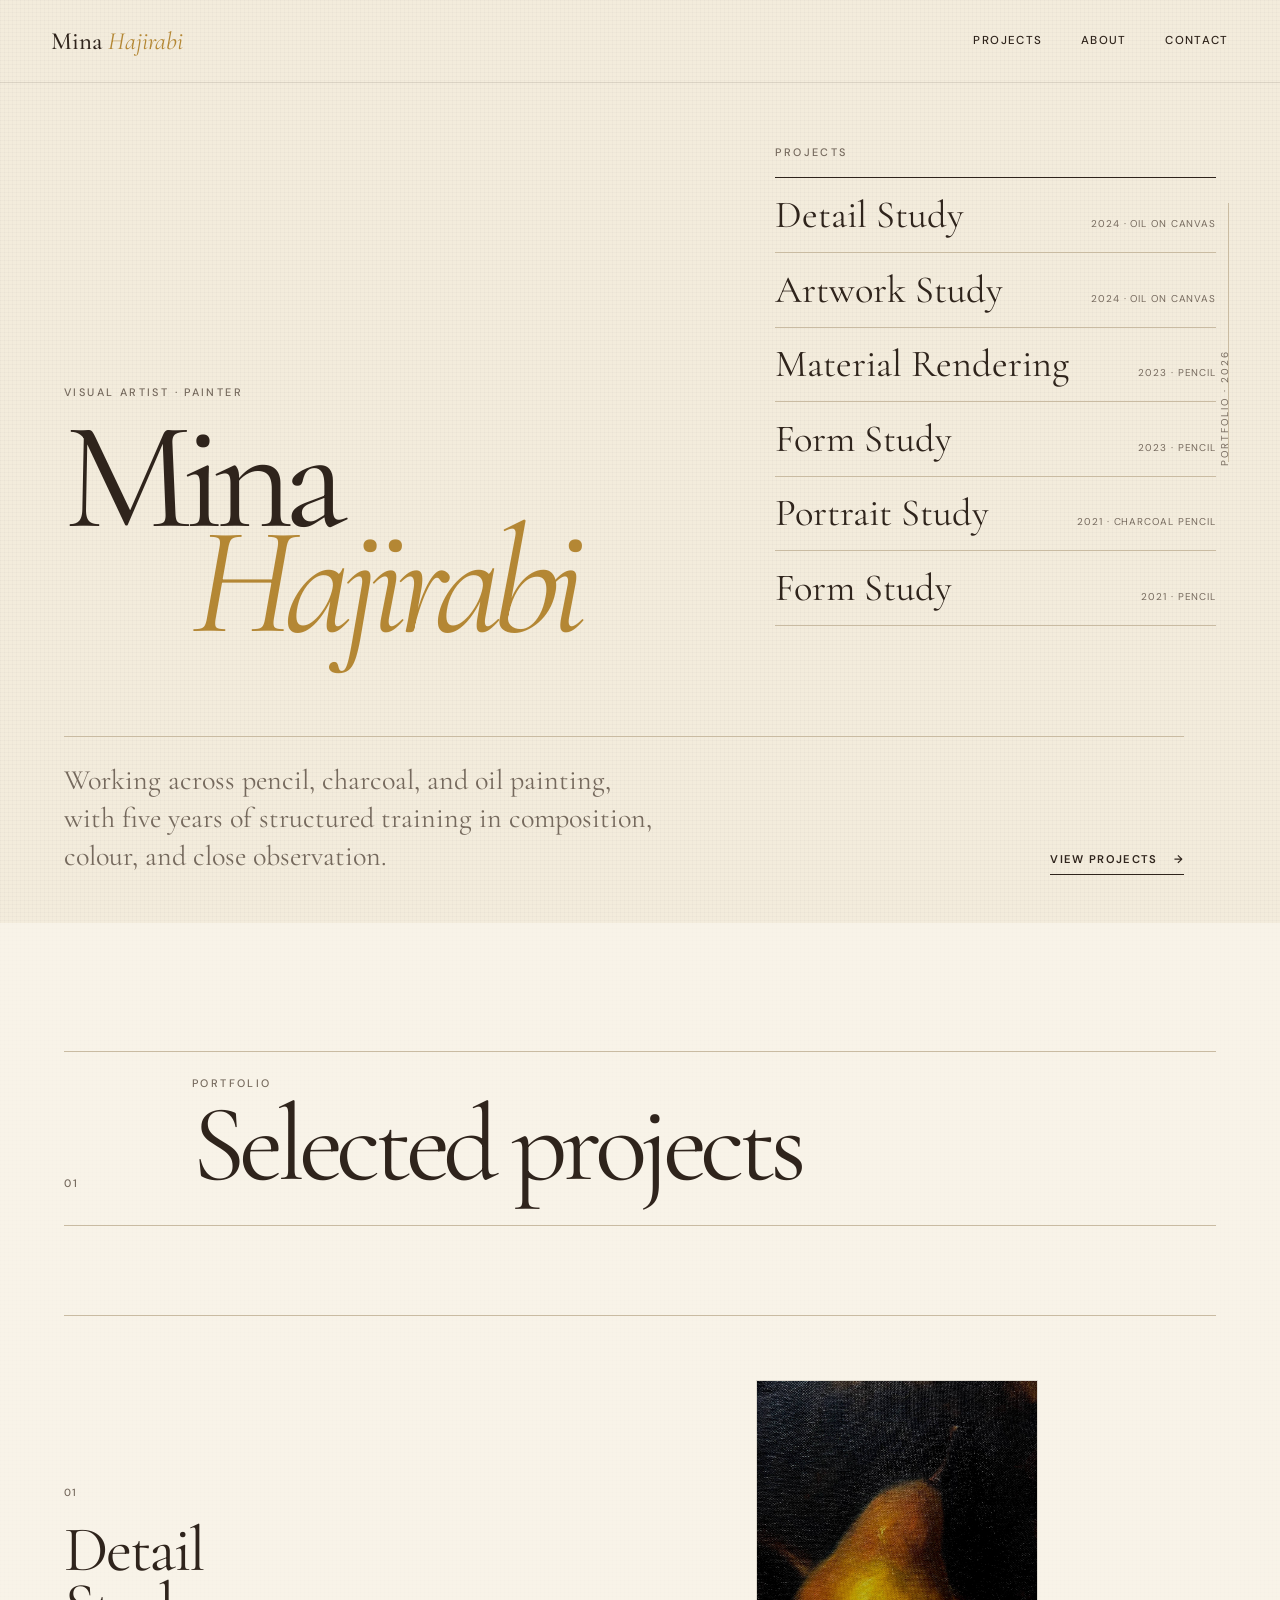
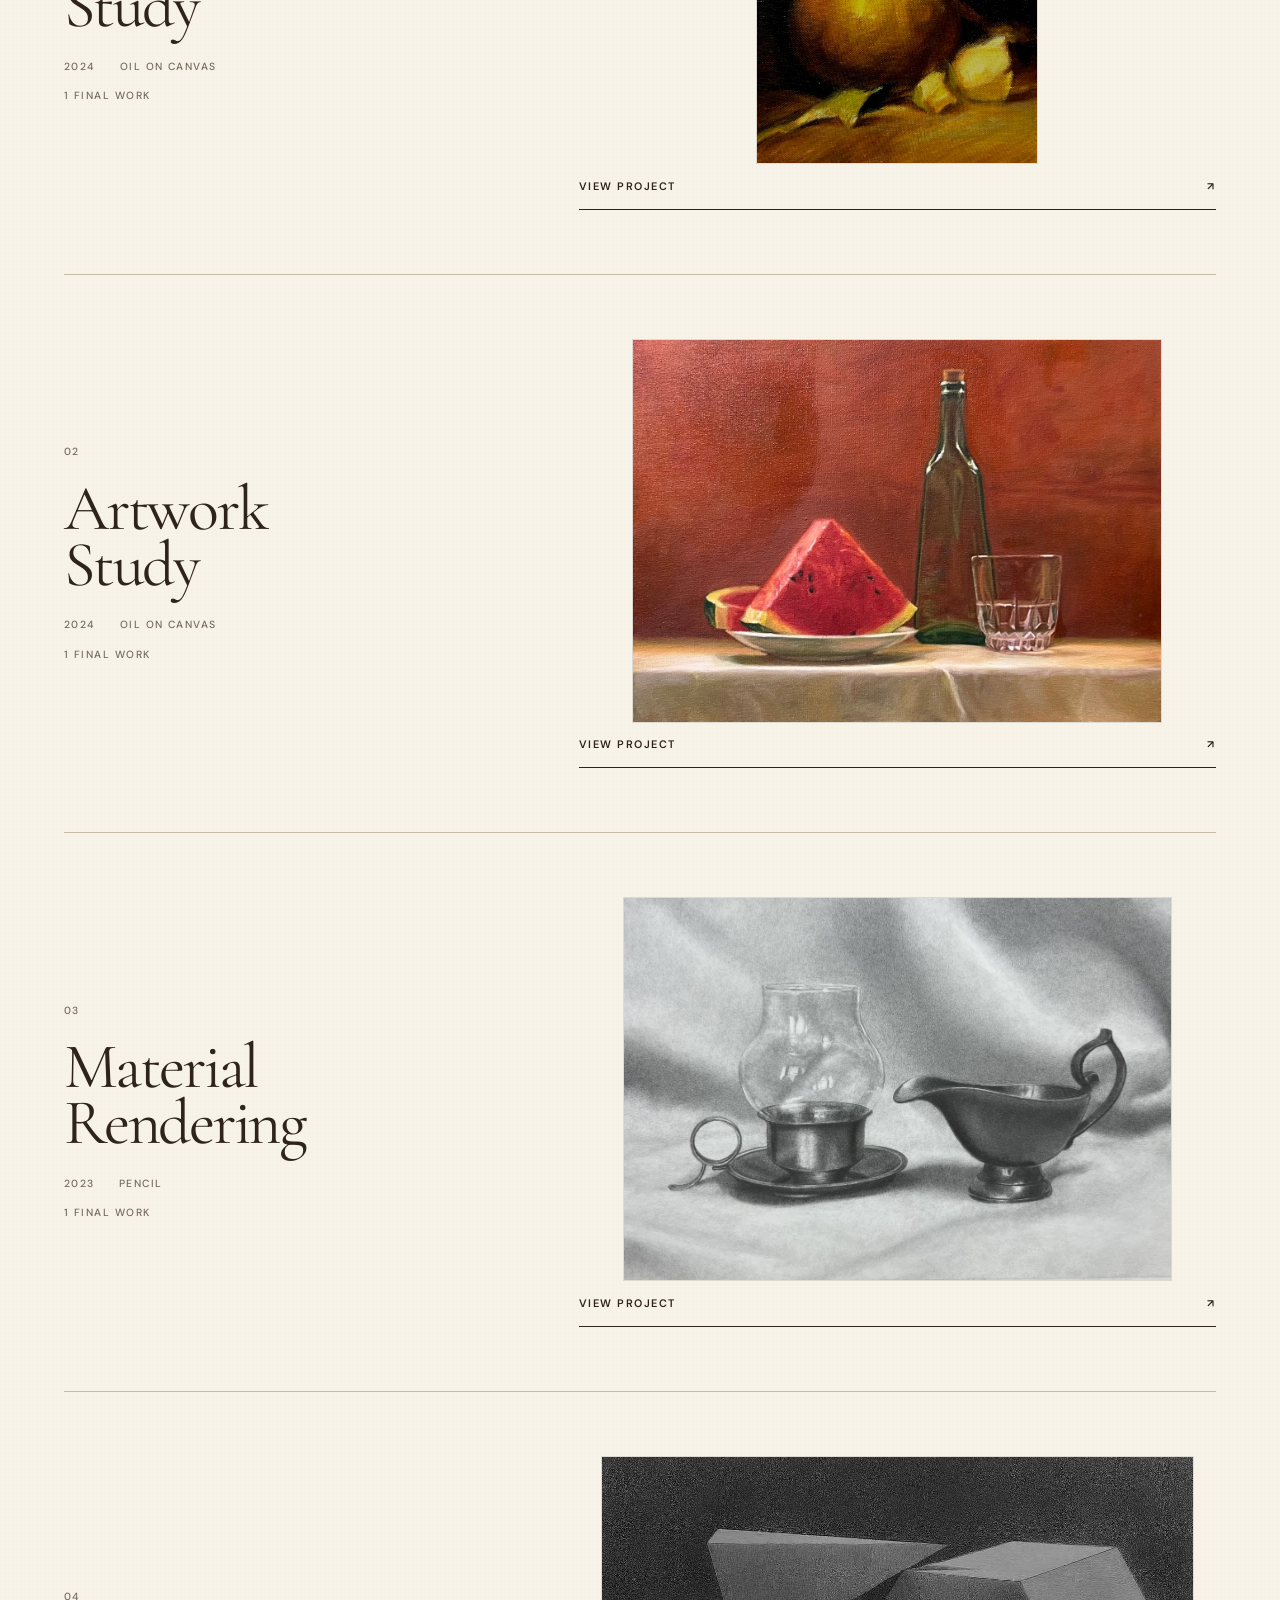
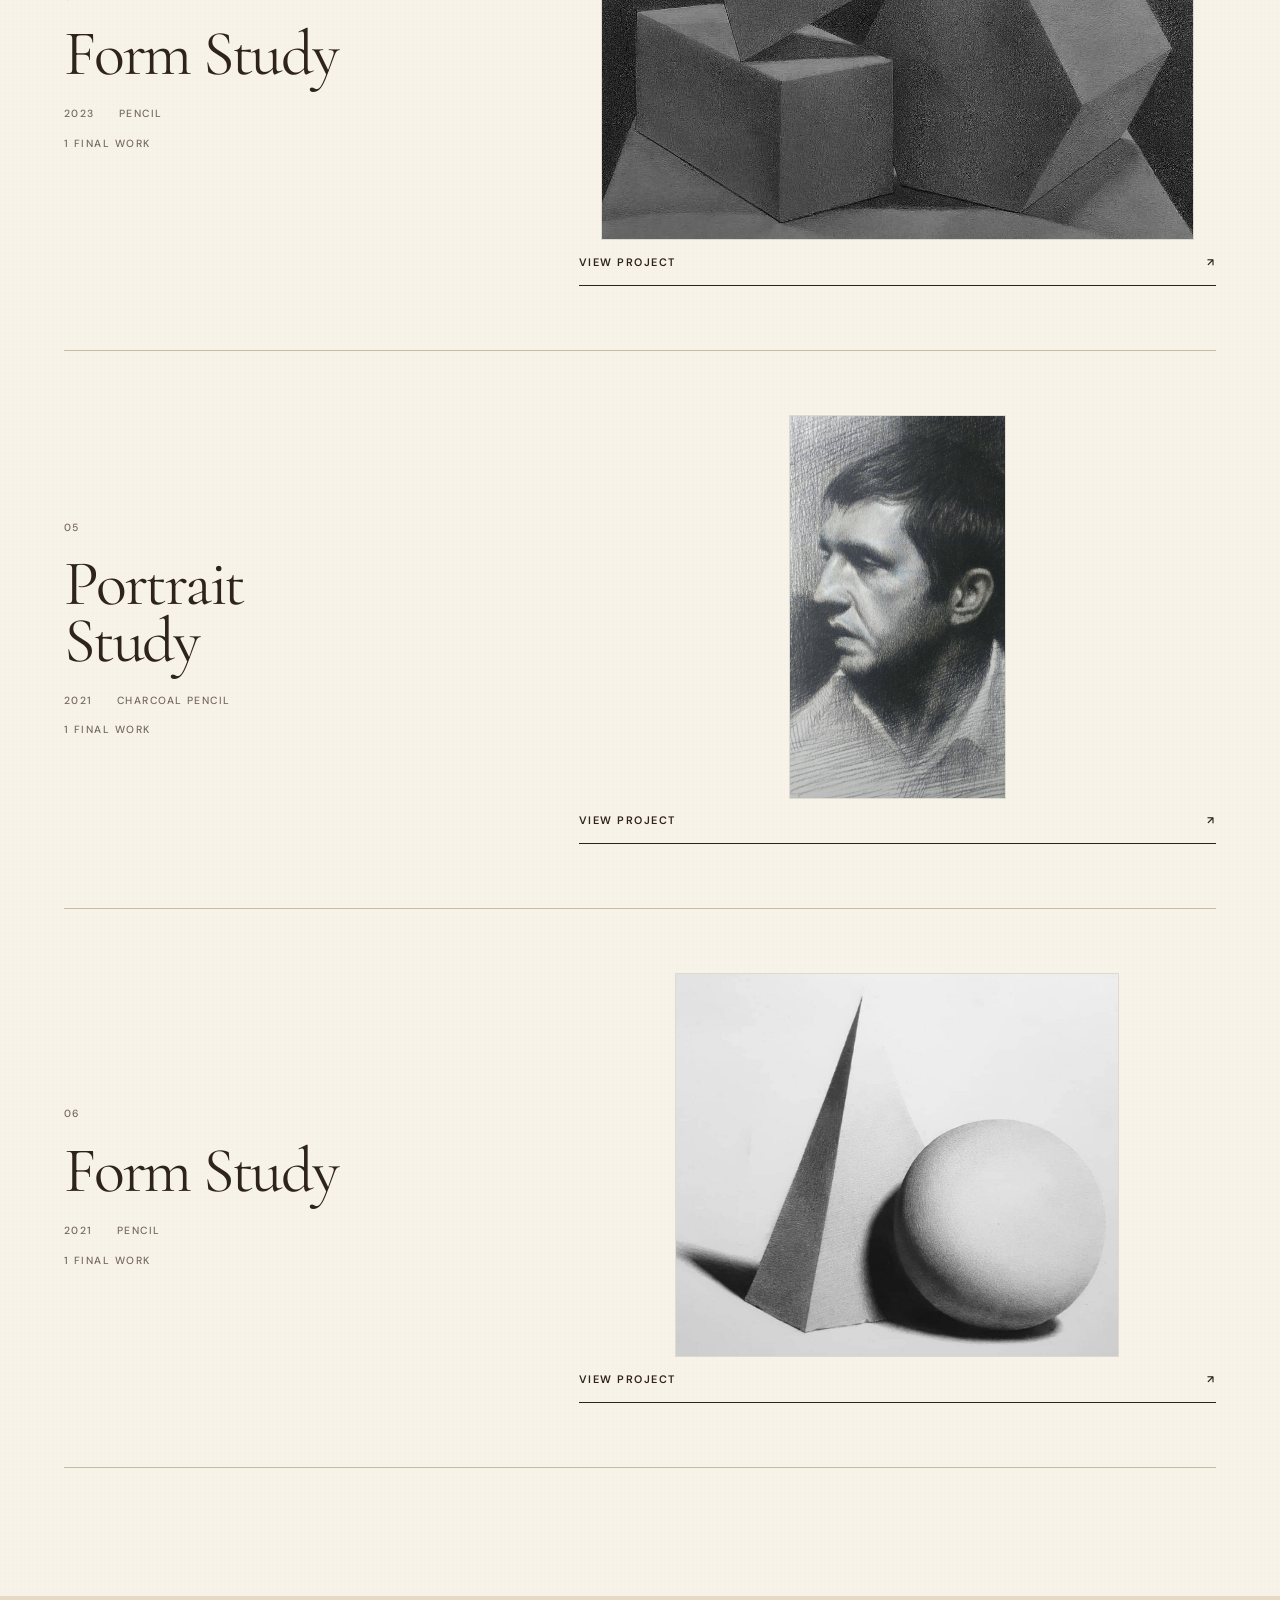
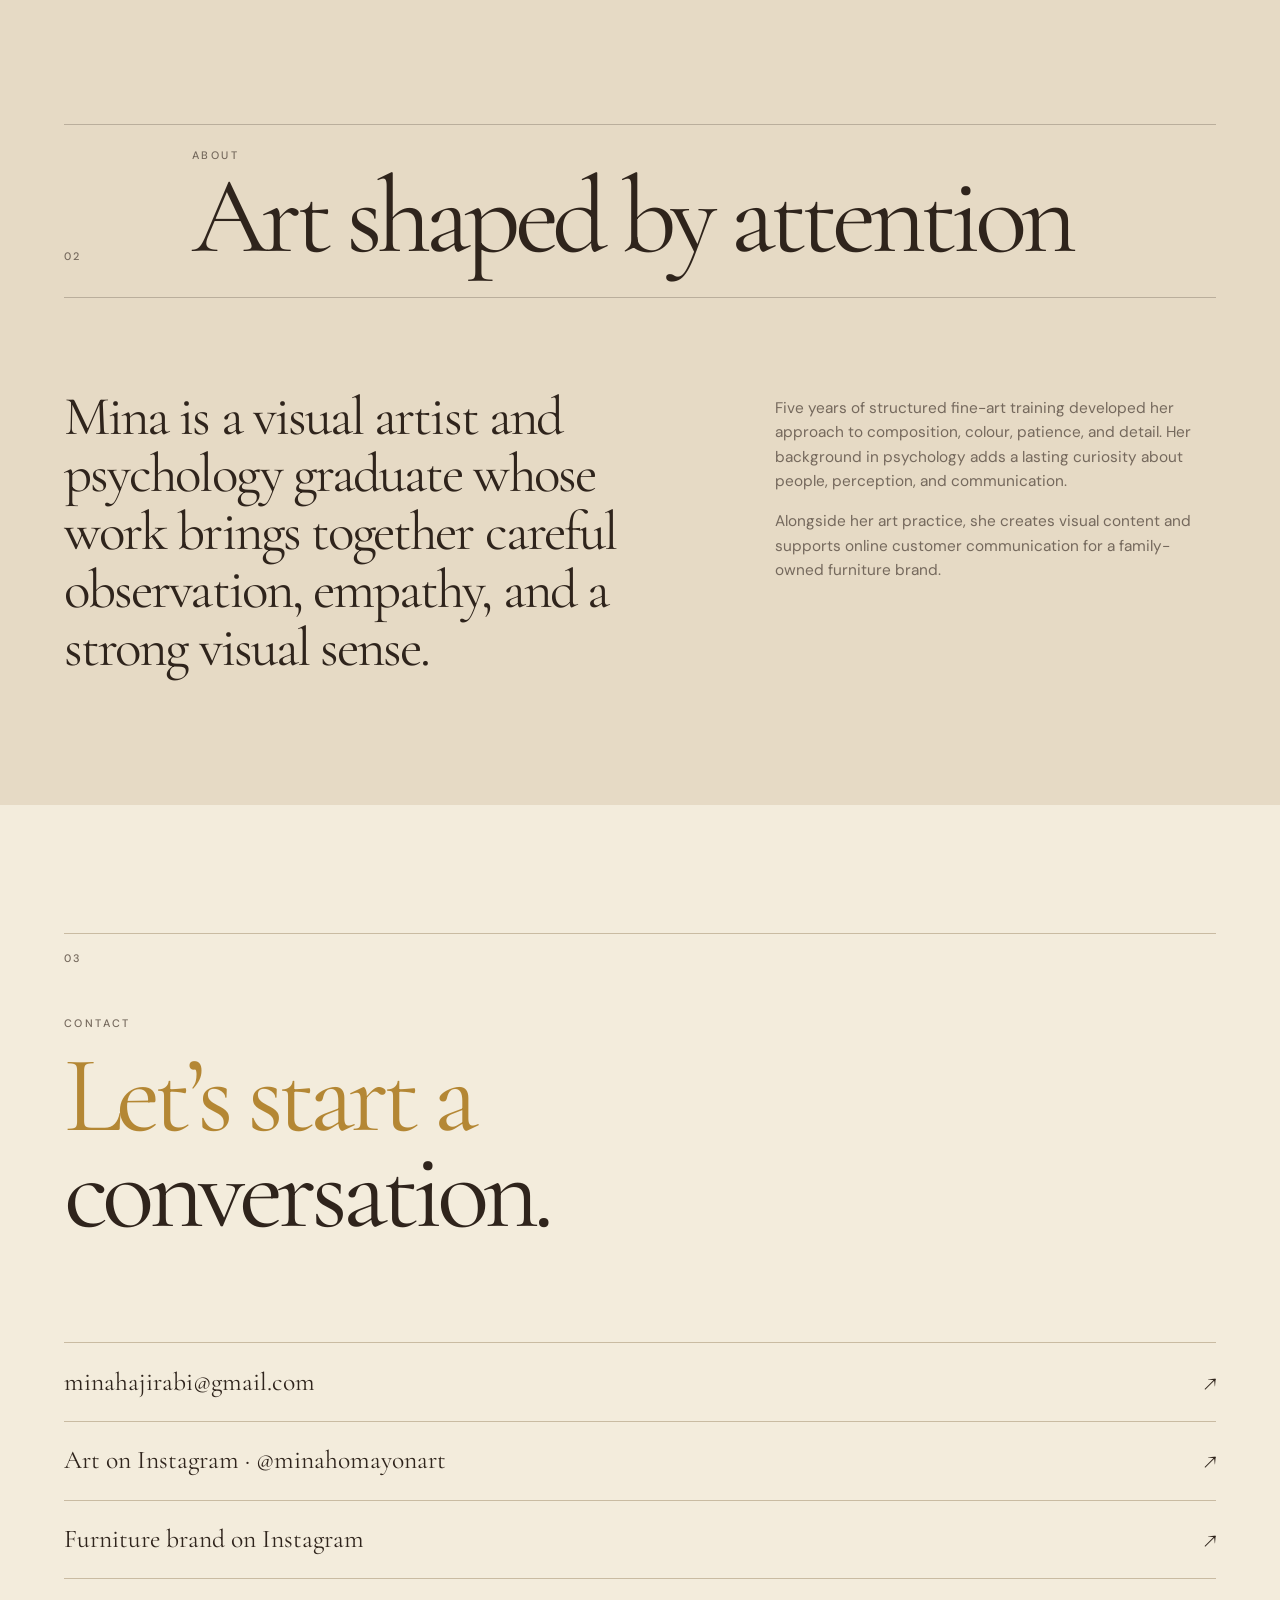
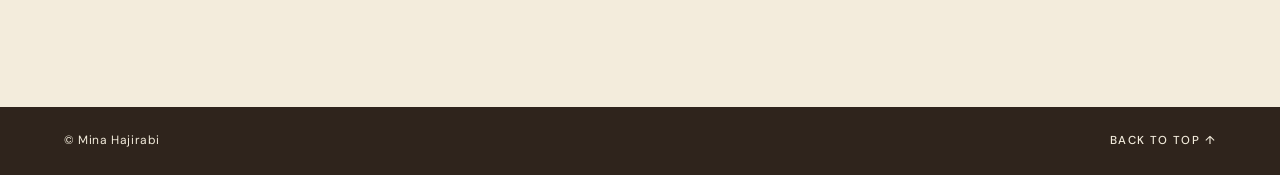
==== index.html @ 43bd4b30 "changed the style" ====
<!doctype html>
<html lang="en">
<head>
    <meta charset="utf-8">
    <meta name="viewport" content="width=device-width, initial-scale=1">
    <meta name="description" content="The art portfolio of Mina Hajirabi, featuring pencil, charcoal, and oil-painting work.">
    <meta name="theme-color" content="#f3ecdc">
    <meta property="og:type" content="website">
    <meta property="og:title" content="Mina Hajirabi | Art &amp; Creative Portfolio">
    <meta property="og:description" content="Pencil, charcoal, oil painting, and visual work by Mina Hajirabi.">
    <meta property="og:url" content="https://minahajirabi.github.io/">
    <title>Mina Hajirabi | Art &amp; Creative Portfolio</title>
    <link rel="canonical" href="https://minahajirabi.github.io/">
    <link rel="icon" href="favicon.svg" type="image/svg+xml">
    <link rel="stylesheet" href="styles.css?v=20260823-2">
</head>
<body>
    <a class="skip-link" href="#main-content">Skip to content</a>

    <header class="site-header">
        <a class="wordmark" href="#top" aria-label="Mina Hajirabi, home">Mina <em>Hajirabi</em></a>
        <nav aria-label="Primary navigation">
            <a href="projects/">Projects</a>
            <a href="#about">About</a>
            <a href="#contact">Contact</a>
        </nav>
    </header>

    <main id="main-content">
        <section class="hero" id="top" aria-labelledby="hero-title">
            <div class="hero-layout">
                <div class="hero-identity">
                    <p class="eyebrow">Visual artist · Painter</p>
                    <h1 id="hero-title"><span>Mina</span><em>Hajirabi</em></h1>
                </div>

                <div class="hero-directory" aria-label="Portfolio directory">
                    <p class="eyebrow">Projects</p>
                    <a href="projects/#oil-detail-study-2024">
                        <span>Detail Study</span>
                        <small>2024 · Oil on canvas</small>
                    </a>
                    <a href="projects/#oil-artwork-study-2024">
                        <span>Artwork Study</span>
                        <small>2024 · Oil on canvas</small>
                    </a>
                    <a href="projects/#material-rendering-2023">
                        <span>Material Rendering</span>
                        <small>2023 · Pencil</small>
                    </a>
                    <a href="projects/#form-study-2023">
                        <span>Form Study</span>
                        <small>2023 · Pencil</small>
                    </a>
                    <a href="projects/#portrait-study-2021">
                        <span>Portrait Study</span>
                        <small>2021 · Charcoal pencil</small>
                    </a>
                    <a href="projects/#form-study-2021">
                        <span>Form Study</span>
                        <small>2021 · Pencil</small>
                    </a>
                </div>
            </div>
            <div class="hero-footer">
                <p class="hero-intro">
                    Working across pencil, charcoal, and oil painting, with five years of
                    structured training in composition, colour, and close observation.
                </p>
                <a class="round-link" href="projects/" aria-label="View all projects">View projects <span aria-hidden="true">→</span></a>
            </div>
        </section>

        <section class="work section" id="work" aria-labelledby="work-title">
            <div class="section-heading">
                <p class="section-number">01</p>
                <div>
                    <p class="eyebrow">Portfolio</p>
                    <h2 id="work-title">Selected projects</h2>
                </div>
            </div>

            <div class="projects-list">
                <article class="project" id="oil-detail-study-2024">
                    <div class="project-info">
                        <p class="project-number">01</p>
                        <h3>Detail Study</h3>
                        <p class="project-meta"><span>2024</span><span>Oil on canvas</span></p>
                        <p class="project-count">1 final work</p>
                    </div>
                    <a class="project-cover" href="projects/#oil-detail-study-2024">
                        <span class="project-cover-frame">
                            <img src="projects/oil-detail-study-2024/final.jpg" alt="Completed oil study of a pear and folded paper forms" width="1874" height="2560" loading="lazy" decoding="async">
                        </span>
                        <span class="project-open">View project <span aria-hidden="true">↗</span></span>
                    </a>
                </article>

                <article class="project" id="oil-artwork-study-2024">
                    <div class="project-info">
                        <p class="project-number">02</p>
                        <h3>Artwork Study</h3>
                        <p class="project-meta"><span>2024</span><span>Oil on canvas</span></p>
                        <p class="project-count">1 final work</p>
                    </div>
                    <a class="project-cover" href="projects/#oil-artwork-study-2024">
                        <span class="project-cover-frame">
                            <img src="projects/oil-artwork-study-2024/final.jpg" alt="Completed oil still-life study with watermelon, bottle, and glass" width="1280" height="926" loading="lazy" decoding="async">
                        </span>
                        <span class="project-open">View project <span aria-hidden="true">↗</span></span>
                    </a>
                </article>

                <article class="project" id="material-rendering-2023">
                    <div class="project-info">
                        <p class="project-number">03</p>
                        <h3>Material Rendering</h3>
                        <p class="project-meta"><span>2023</span><span>Pencil</span></p>
                        <p class="project-count">1 final work</p>
                    </div>
                    <a class="project-cover" href="projects/#material-rendering-2023">
                        <span class="project-cover-frame">
                            <img src="projects/material-rendering-2023/still-life-drawing.jpg" alt="Pencil still life studying the contrasting surfaces of glass and metal vessels" width="2463" height="1719" loading="lazy" decoding="async">
                        </span>
                        <span class="project-open">View project <span aria-hidden="true">↗</span></span>
                    </a>
                </article>

                <article class="project" id="form-study-2023">
                    <div class="project-info">
                        <p class="project-number">04</p>
                        <h3>Form Study</h3>
                        <p class="project-meta"><span>2023</span><span>Pencil</span></p>
                        <p class="project-count">1 final work</p>
                    </div>
                    <a class="project-cover" href="projects/#form-study-2023">
                        <span class="project-cover-frame">
                            <img src="projects/form-study-2023/geometric-forms.jpg" alt="Pencil tonal study of intersecting geometric forms" width="1170" height="756" loading="lazy" decoding="async">
                        </span>
                        <span class="project-open">View project <span aria-hidden="true">↗</span></span>
                    </a>
                </article>

                <article class="project" id="portrait-study-2021">
                    <div class="project-info">
                        <p class="project-number">05</p>
                        <h3>Portrait Study</h3>
                        <p class="project-meta"><span>2021</span><span>Charcoal pencil</span></p>
                        <p class="project-count">1 final work</p>
                    </div>
                    <a class="project-cover" href="projects/#portrait-study-2021">
                        <span class="project-cover-frame">
                            <img src="projects/portrait-study-2021/portrait-final.jpg" alt="Completed charcoal-pencil portrait study in three-quarter profile" width="720" height="1280" loading="lazy" decoding="async">
                        </span>
                        <span class="project-open">View project <span aria-hidden="true">↗</span></span>
                    </a>
                </article>

                <article class="project" id="form-study-2021">
                    <div class="project-info">
                        <p class="project-number">06</p>
                        <h3>Form Study</h3>
                        <p class="project-meta"><span>2021</span><span>Pencil</span></p>
                        <p class="project-count">1 final work</p>
                    </div>
                    <a class="project-cover" href="projects/#form-study-2021">
                        <span class="project-cover-frame">
                            <img src="projects/form-study-2021/form-study-final.jpg" alt="Completed pencil study of a cone and sphere with cast shadows" width="1280" height="1107" loading="lazy" decoding="async">
                        </span>
                        <span class="project-open">View project <span aria-hidden="true">↗</span></span>
                    </a>
                </article>
            </div>
        </section>

        <section class="about section" id="about" aria-labelledby="about-title">
            <div class="section-heading section-heading--light">
                <p class="section-number">02</p>
                <div>
                    <p class="eyebrow">About</p>
                    <h2 id="about-title">Art shaped by attention</h2>
                </div>
            </div>

            <div class="about-grid">
                <p class="about-lead">
                    Mina is a visual artist and psychology graduate whose work brings together
                    careful observation, empathy, and a strong visual sense.
                </p>
                <div class="about-copy">
                    <p>
                        Five years of structured fine-art training developed her approach to
                        composition, colour, patience, and detail. Her background in psychology
                        adds a lasting curiosity about people, perception, and communication.
                    </p>
                    <p>
                        Alongside her art practice, she creates visual content and supports
                        online customer communication for a family-owned furniture brand.
                    </p>
                </div>
            </div>
        </section>

        <section class="contact section" id="contact" aria-labelledby="contact-title">
            <p class="section-number">03</p>
            <p class="eyebrow">Contact</p>
            <h2 id="contact-title">Let’s start a<br>conversation.</h2>
            <div class="contact-links">
                <a href="mailto:minahajirabi@gmail.com">minahajirabi@gmail.com <span aria-hidden="true">↗</span></a>
                <a href="https://www.instagram.com/minahomayonart" rel="noreferrer">Art on Instagram · @minahomayonart <span aria-hidden="true">↗</span></a>
                <a href="https://www.instagram.com/khanehomayon" rel="noreferrer">Furniture brand on Instagram <span aria-hidden="true">↗</span></a>
            </div>
        </section>
    </main>

    <footer>
        <p>© Mina Hajirabi</p>
        <a href="#top">Back to top ↑</a>
    </footer>

</body>
</html>
---- styles.css ----
@import url("https://fonts.googleapis.com/css2?family=Cormorant+Garamond:ital,wght@0,400;0,500;0,600;1,400;1,500&family=DM+Sans:wght@400;500;600&display=swap");

:root {
    --ink: #2f241c;
    --cream: #f3ecdc;
    --cream-light: #faf6ed;
    --cream-deep: #e6dac5;
    --gold: #b48734;
    --clay: #b97857;
    --umber: #725142;
    --muted: #75695d;
    --line: #c9bba2;
    --sans: "DM Sans", Arial, sans-serif;
    --serif: "Cormorant Garamond", Georgia, serif;
}

* {
    box-sizing: border-box;
}

html {
    scroll-behavior: smooth;
    overflow-x: clip;
}

body {
    margin: 0;
    overflow-x: clip;
    color: var(--ink);
    background-color: var(--cream);
    background-image:
        linear-gradient(rgba(47, 36, 28, 0.018) 1px, transparent 1px),
        linear-gradient(90deg, rgba(47, 36, 28, 0.018) 1px, transparent 1px);
    background-size: 4px 4px;
    font-family: var(--sans);
    line-height: 1.6;
}

body.viewer-open {
    overflow: hidden;
}

a {
    color: inherit;
}

.skip-link {
    position: fixed;
    top: 1rem;
    left: 1rem;
    z-index: 30;
    padding: 0.75rem 1rem;
    color: var(--cream-light);
    background: var(--ink);
    transform: translateY(-200%);
}

.skip-link:focus {
    transform: translateY(0);
}

.site-header {
    position: absolute;
    top: 0;
    left: 0;
    z-index: 10;
    display: flex;
    width: 100%;
    align-items: center;
    justify-content: space-between;
    padding: 1.8rem clamp(1.25rem, 4vw, 4.5rem);
    border-bottom: 1px solid rgba(47, 36, 28, 0.12);
}

.wordmark {
    font-family: var(--serif);
    font-size: clamp(1.2rem, 2vw, 1.55rem);
    font-weight: 500;
    line-height: 1;
    text-decoration: none;
}

.wordmark em {
    color: var(--gold);
    font-weight: 400;
}

nav {
    display: flex;
    gap: clamp(1rem, 3vw, 2.75rem);
}

nav a,
footer a {
    position: relative;
    font-size: 0.72rem;
    font-weight: 500;
    letter-spacing: 0.12em;
    text-decoration: none;
    text-transform: uppercase;
}

nav a::after {
    position: absolute;
    right: 0;
    bottom: -0.35rem;
    left: 0;
    height: 1px;
    background: currentColor;
    content: "";
    transform: scaleX(0);
    transform-origin: right;
    transition: transform 180ms ease;
}

nav a:hover::after,
nav a:focus-visible::after {
    transform: scaleX(1);
    transform-origin: left;
}

nav a[aria-current="page"]::after {
    transform: scaleX(1);
}

.site-header--solid {
    position: fixed;
    background: rgba(243, 236, 220, 0.92);
    backdrop-filter: blur(14px);
}

.hero {
    position: relative;
    display: flex;
    min-height: 100svh;
    flex-direction: column;
    justify-content: center;
    overflow: hidden;
    padding: 9rem clamp(1.25rem, 5vw, 5.5rem) 3rem;
}

.hero::before {
    position: absolute;
    top: 22%;
    right: clamp(1.25rem, 4vw, 4.5rem);
    width: 1px;
    height: 28%;
    background: var(--line);
    content: "";
}

.hero::after {
    position: absolute;
    top: calc(50% - 7rem);
    right: clamp(1.55rem, 4.3vw, 4.8rem);
    color: var(--muted);
    content: "PORTFOLIO · 2026";
    font-size: 0.62rem;
    letter-spacing: 0.2em;
    text-orientation: mixed;
    text-transform: uppercase;
    transform: translateX(50%) rotate(180deg);
    writing-mode: vertical-rl;
}

.eyebrow,
.section-number {
    margin: 0;
    color: var(--muted);
    font-size: 0.68rem;
    font-weight: 500;
    letter-spacing: 0.22em;
    text-transform: uppercase;
}

.hero-layout {
    position: relative;
    z-index: 1;
    display: grid;
    grid-template-columns: minmax(0, 1.15fr) minmax(21rem, 0.85fr);
    align-items: end;
    gap: clamp(4rem, 9vw, 10rem);
}

.hero-identity > .eyebrow {
    margin-bottom: 1.5rem;
}

.hero h1 {
    margin: 0;
    font-family: var(--serif);
    font-size: clamp(6.2rem, 12vw, 11rem);
    font-weight: 400;
    letter-spacing: -0.065em;
    line-height: 0.68;
}

.hero-directory {
    padding-bottom: 0.5rem;
}

.hero-directory > .eyebrow {
    padding-bottom: 1rem;
    border-bottom: 1px solid var(--ink);
}

.hero-directory a {
    display: grid;
    grid-template-columns: minmax(0, 1fr) auto;
    align-items: baseline;
    gap: 1rem;
    padding: 1.1rem 0;
    border-bottom: 1px solid var(--line);
    text-decoration: none;
    transition: color 180ms ease, padding 180ms ease;
}

.hero-directory a span {
    font-family: var(--serif);
    font-size: clamp(1.8rem, 3vw, 2.9rem);
    line-height: 1;
}

.hero-directory a small {
    color: var(--muted);
    font-size: 0.62rem;
    letter-spacing: 0.09em;
    text-align: right;
    text-transform: uppercase;
}

.hero-directory a:hover,
.hero-directory a:focus-visible {
    padding-left: 0.6rem;
    color: var(--gold);
}

.hero h1 span,
.hero h1 em {
    display: block;
}

.hero h1 em {
    margin-left: clamp(1.2rem, 10vw, 9rem);
    color: var(--gold);
    font-weight: 400;
}

.hero-footer {
    position: relative;
    z-index: 1;
    display: grid;
    max-width: 70rem;
    grid-template-columns: minmax(0, 37rem) auto;
    align-items: end;
    justify-content: space-between;
    gap: 3rem;
    margin-top: clamp(4rem, 8vw, 7rem);
    padding-top: 1.5rem;
    border-top: 1px solid var(--line);
}

.hero-intro {
    max-width: 37rem;
    margin: 0;
    color: var(--muted);
    font-family: var(--serif);
    font-size: clamp(1.3rem, 2.2vw, 1.8rem);
    line-height: 1.35;
}

.round-link {
    display: inline-flex;
    align-items: center;
    gap: 1rem;
    padding: 0 0 0.35rem;
    border-bottom: 1px solid var(--ink);
    font-size: 0.7rem;
    font-weight: 600;
    letter-spacing: 0.12em;
    text-decoration: none;
    text-transform: uppercase;
    transition: color 180ms ease, border-color 180ms ease;
}

.round-link:hover,
.round-link:focus-visible {
    color: var(--gold);
    border-color: var(--gold);
}

.section {
    padding: clamp(5rem, 10vw, 9rem) clamp(1.25rem, 5vw, 5.5rem);
}

.section-heading {
    display: grid;
    grid-template-columns: minmax(3rem, 8rem) 1fr;
    align-items: end;
    margin-bottom: clamp(3rem, 7vw, 6rem);
    padding: 1.4rem 0 2rem;
    border-top: 1px solid var(--line);
    border-bottom: 1px solid var(--line);
}

.section-heading h2,
.contact h2 {
    margin: 0.3rem 0 0;
    font-family: var(--serif);
    font-size: clamp(3.6rem, 8.5vw, 7.5rem);
    font-weight: 400;
    letter-spacing: -0.055em;
    line-height: 0.88;
}

.work {
    background: rgba(250, 246, 237, 0.74);
}

.projects-list {
    max-width: 76rem;
    margin: 0 auto;
    border-bottom: 1px solid var(--line);
}

.project {
    display: grid;
    grid-template-columns: minmax(15rem, 0.8fr) minmax(20rem, 1.2fr);
    align-items: center;
    gap: clamp(2rem, 7vw, 7rem);
    padding: clamp(2rem, 5vw, 4.5rem) 0;
    border-top: 1px solid var(--line);
    scroll-margin-top: 2rem;
}

.project-info h3,
.project-info p {
    margin: 0;
}

.project-info h3 {
    max-width: 9ch;
    margin: 1.25rem 0 1.5rem;
    font-family: var(--serif);
    font-size: clamp(2.8rem, 5vw, 5.2rem);
    font-weight: 400;
    letter-spacing: -0.035em;
    line-height: 0.88;
}

.project-number,
.project-meta,
.project-count {
    color: var(--muted);
    font-size: 0.65rem;
    font-weight: 500;
    letter-spacing: 0.14em;
    text-transform: uppercase;
}

.project-meta {
    display: flex;
    flex-wrap: wrap;
    gap: 0.4rem 1.5rem;
}

.project-count {
    margin-top: 0.8rem !important;
}

.project-cover {
    display: block;
    color: inherit;
    text-decoration: none;
}

.project-cover-frame {
    display: grid;
    width: 100%;
    height: auto;
    overflow: hidden;
    place-items: center;
}

.project-cover img {
    display: block;
    width: auto;
    max-width: 100%;
    height: auto;
    max-height: clamp(16rem, 30vw, 25rem);
    border: 1px solid rgba(47, 36, 28, 0.12);
    transition: transform 350ms ease;
}

.project-open {
    display: flex;
    align-items: center;
    justify-content: space-between;
    padding: 0.85rem 0;
    border-bottom: 1px solid var(--ink);
    font-size: 0.68rem;
    font-weight: 600;
    letter-spacing: 0.14em;
    text-transform: uppercase;
    transition: color 180ms ease, padding 180ms ease;
}

.project-cover:hover img,
.project-cover:focus-visible img {
    transform: scale(1.025);
}

.project-cover:hover .project-open,
.project-cover:focus-visible .project-open {
    padding-right: 0.5rem;
    padding-left: 0.5rem;
    color: var(--gold);
}

.lightbox {
    width: 100vw;
    max-width: none;
    height: 100dvh;
    max-height: none;
    margin: 0;
    padding: 0;
    border: 0;
    color: var(--cream-light);
    background: rgba(31, 24, 19, 0.98);
}

.lightbox::backdrop {
    background: rgba(31, 24, 19, 0.78);
    backdrop-filter: blur(5px);
}

.lightbox-shell {
    display: grid;
    height: 100%;
    grid-template-rows: auto minmax(0, 1fr) auto;
    padding: clamp(1rem, 2.5vw, 2rem);
}

.lightbox-header,
.lightbox-controls {
    display: flex;
    align-items: center;
    justify-content: space-between;
    gap: 1rem;
}

.lightbox-header {
    padding-bottom: 1rem;
    border-bottom: 1px solid rgba(250, 246, 237, 0.22);
}

.lightbox-header .eyebrow {
    color: rgba(250, 246, 237, 0.58);
}

.lightbox-header h2 {
    margin: 0.15rem 0 0;
    font-family: var(--serif);
    font-size: clamp(1.7rem, 3vw, 2.6rem);
    font-weight: 400;
    line-height: 1;
}

.lightbox-stage {
    display: grid;
    min-height: 0;
    grid-template-columns: auto minmax(0, 1fr) auto;
    align-items: center;
    gap: clamp(0.5rem, 2vw, 1.5rem);
    padding: 1rem 0;
}

.lightbox-canvas {
    display: grid;
    min-width: 0;
    height: 100%;
    overflow: auto;
    place-items: center;
    overscroll-behavior: contain;
}

.lightbox-image {
    display: block;
    max-width: none;
    max-height: none;
    object-fit: contain;
    transform-origin: center;
    transition: transform 180ms ease;
}

.lightbox-canvas.is-zoomed {
    place-items: start;
}

.lightbox-canvas.is-zoomed .lightbox-image {
    margin: auto;
}

.lightbox-nav,
.lightbox-button {
    border: 1px solid rgba(250, 246, 237, 0.32);
    color: inherit;
    background: transparent;
    cursor: pointer;
    font: inherit;
}

.lightbox-nav {
    display: grid;
    width: clamp(2.5rem, 5vw, 3.5rem);
    height: clamp(2.5rem, 5vw, 3.5rem);
    place-items: center;
    border-radius: 50%;
    font-size: 1.15rem;
}

.lightbox-button {
    min-width: 2.7rem;
    padding: 0.55rem 0.75rem;
    font-size: 0.68rem;
    font-weight: 500;
    letter-spacing: 0.08em;
    text-transform: uppercase;
}

.lightbox-nav:hover,
.lightbox-nav:focus-visible,
.lightbox-button:hover,
.lightbox-button:focus-visible {
    border-color: var(--cream-light);
    background: rgba(250, 246, 237, 0.1);
}

.lightbox-nav:disabled {
    visibility: hidden;
}

.lightbox-button:disabled {
    opacity: 0.35;
    cursor: not-allowed;
}

.lightbox-controls {
    padding-top: 1rem;
    border-top: 1px solid rgba(250, 246, 237, 0.22);
}

.lightbox-counter {
    margin: 0;
    color: rgba(250, 246, 237, 0.68);
    font-size: 0.7rem;
    letter-spacing: 0.12em;
}

.zoom-controls {
    display: flex;
    gap: 0.4rem;
}

.portfolio-layout {
    display: grid;
    width: min(100%, 92rem);
    grid-template-columns: 15rem minmax(0, 1fr);
    gap: clamp(3rem, 7vw, 8rem);
    margin: 0 auto;
    padding: 9rem clamp(1.25rem, 5vw, 5.5rem) 7rem;
}

.portfolio-sidebar {
    position: sticky;
    top: 7rem;
    align-self: start;
}

.portfolio-sidebar > .eyebrow {
    padding-bottom: 1rem;
    border-bottom: 1px solid var(--ink);
}

.portfolio-nav {
    display: block;
}

.portfolio-nav a {
    display: grid;
    grid-template-columns: 1.8rem minmax(0, 1fr);
    gap: 0.45rem;
    padding: 0.9rem 0;
    border-bottom: 1px solid var(--line);
    color: var(--muted);
    font-family: var(--serif);
    font-size: 1.15rem;
    letter-spacing: 0;
    line-height: 1.15;
    text-decoration: none;
    text-transform: none;
    transition: color 180ms ease, padding-left 180ms ease;
}

.portfolio-nav a::after {
    display: none;
}

.portfolio-nav a span {
    font-family: var(--sans);
    font-size: 0.58rem;
    letter-spacing: 0.12em;
}

.portfolio-nav a:hover,
.portfolio-nav a:focus-visible,
.portfolio-nav a.active {
    padding-left: 0.35rem;
    color: var(--gold);
}

.portfolio-note {
    margin: 2rem 0 0;
    padding-top: 1rem;
    border-top: 1px solid var(--line);
    color: var(--muted);
    font-size: 0.68rem;
    letter-spacing: 0.08em;
    line-height: 1.6;
    text-transform: uppercase;
}

.portfolio-main {
    min-width: 0;
}

.portfolio-project {
    padding-bottom: clamp(6rem, 10vw, 10rem);
    scroll-margin-top: 7rem;
}

.portfolio-project + .portfolio-project {
    padding-top: clamp(4rem, 7vw, 7rem);
    border-top: 1px solid var(--ink);
}

.portfolio-project-header {
    max-width: 54rem;
}

.portfolio-project-header h1,
.portfolio-project-header h2 {
    margin: 0.6rem 0 1.4rem;
    font-family: var(--serif);
    font-size: clamp(3.5rem, 7vw, 6.8rem);
    font-weight: 400;
    letter-spacing: -0.045em;
    line-height: 0.9;
}

.portfolio-description {
    max-width: 43rem;
    margin: 0;
    color: var(--muted);
    font-size: 0.98rem;
    line-height: 1.75;
}

.portfolio-meta {
    display: flex;
    margin-top: 2rem;
    border-top: 1px solid var(--line);
    border-bottom: 1px solid var(--line);
}

.portfolio-meta p {
    min-width: 11rem;
    margin: 0;
    padding: 1rem 2.5rem 1rem 0;
}

.portfolio-meta p + p {
    padding-left: 2.5rem;
    border-left: 1px solid var(--line);
}

.portfolio-meta span,
.portfolio-meta strong {
    display: block;
}

.portfolio-meta span {
    margin-bottom: 0.2rem;
    color: var(--muted);
    font-size: 0.58rem;
    font-weight: 500;
    letter-spacing: 0.16em;
    text-transform: uppercase;
}

.portfolio-meta strong {
    font-family: var(--serif);
    font-size: 1.3rem;
    font-style: italic;
    font-weight: 400;
}

.artwork-heading {
    display: flex;
    align-items: center;
    gap: 1.2rem;
    margin: clamp(3.5rem, 7vw, 6rem) 0 2rem;
    font-size: 0.62rem;
    font-weight: 600;
    letter-spacing: 0.2em;
    text-transform: uppercase;
}

.artwork-heading i {
    height: 1px;
    flex: 1;
    background: var(--line);
}

.artwork-heading small {
    color: var(--muted);
    font: inherit;
}

.artwork-list {
    display: flex;
    max-width: 46rem;
    flex-direction: column;
    align-items: flex-start;
    gap: clamp(4.5rem, 9vw, 8rem);
}

.artwork-card {
    width: fit-content;
    max-width: 100%;
    margin: 0;
}

.artwork-image {
    display: inline-grid;
    width: auto;
    max-width: 100%;
    padding: 0;
    overflow: hidden;
    place-items: center;
    border: 0;
    background: transparent;
    cursor: zoom-in;
}

.artwork-image img {
    display: block;
    width: auto;
    max-width: 100%;
    height: auto;
    max-height: 68vh;
    border: 1px solid rgba(47, 36, 28, 0.12);
    transition: transform 500ms ease;
}

.artwork-image:hover img,
.artwork-image:focus-visible img {
    transform: scale(1.018);
}

.artwork-card figcaption {
    display: flex;
    flex-direction: column;
    gap: 0.2rem;
    margin-top: 1rem;
    padding-top: 0.9rem;
    border-top: 1px solid var(--ink);
}

.artwork-card figcaption strong {
    font-family: var(--serif);
    font-size: 1.65rem;
    font-style: italic;
    font-weight: 400;
    line-height: 1.1;
}

.artwork-card figcaption span {
    color: var(--muted);
    font-size: 0.72rem;
    letter-spacing: 0.06em;
}

@media (max-width: 900px) {
    .portfolio-layout {
        grid-template-columns: minmax(0, 1fr);
        gap: 3rem;
        padding-top: 6.5rem;
    }

    .portfolio-sidebar {
        min-width: 0;
        max-width: 100vw;
        top: 4.5rem;
        z-index: 8;
        margin: 0 calc(clamp(1.25rem, 5vw, 5.5rem) * -1);
        padding: 0.85rem clamp(1.25rem, 5vw, 5.5rem);
        border-bottom: 1px solid var(--line);
        background: rgba(243, 236, 220, 0.95);
        backdrop-filter: blur(14px);
    }

    .portfolio-sidebar > .eyebrow,
    .portfolio-note {
        display: none;
    }

    .portfolio-nav {
        display: flex;
        min-width: 0;
        max-width: 100%;
        gap: 1.5rem;
        overflow-x: auto;
        scrollbar-width: thin;
    }

    .portfolio-nav a {
        display: flex;
        flex: 0 0 auto;
        padding: 0.45rem 0;
        border: 0;
        font-size: 1rem;
        white-space: nowrap;
    }

    .portfolio-nav a:hover,
    .portfolio-nav a:focus-visible,
    .portfolio-nav a.active {
        padding-left: 0;
    }

    .portfolio-project {
        scroll-margin-top: 9rem;
    }
}

.about {
    color: var(--ink);
    background: var(--cream-deep);
}

.section-heading--light {
    border-color: rgba(47, 36, 28, 0.24);
}

.about-grid {
    display: grid;
    grid-template-columns: 1.35fr 1fr;
    gap: clamp(3rem, 9vw, 9rem);
}

.about-lead {
    margin: 0;
    font-family: var(--serif);
    font-size: clamp(2.2rem, 4.3vw, 4.2rem);
    letter-spacing: -0.035em;
    line-height: 1.05;
}

.about-copy {
    max-width: 33rem;
    padding-top: 0.5rem;
    color: var(--muted);
    font-size: 0.96rem;
}

.about-copy p:first-child {
    margin-top: 0;
}

.contact {
    min-height: 78vh;
    color: var(--ink);
    background: var(--cream);
}

.contact > .section-number {
    display: block;
    padding-top: 1rem;
    border-top: 1px solid var(--line);
}

.contact .eyebrow {
    margin: 3rem 0 1rem;
}

.contact h2 {
    max-width: 10ch;
}

.contact h2::first-line {
    color: var(--gold);
}

.contact-links {
    display: flex;
    flex-direction: column;
    margin-top: clamp(4rem, 8vw, 8rem);
}

.contact-links a {
    display: flex;
    align-items: center;
    justify-content: space-between;
    gap: 1rem;
    padding: 1.15rem 0;
    border-top: 1px solid var(--line);
    font-family: var(--serif);
    font-size: clamp(1.2rem, 2vw, 1.65rem);
    text-decoration: none;
    transition: color 180ms ease, padding 180ms ease;
}

.contact-links a:last-child {
    border-bottom: 1px solid var(--line);
}

.contact-links a:hover,
.contact-links a:focus-visible {
    padding-left: 0.7rem;
    color: var(--gold);
}

footer {
    display: flex;
    align-items: center;
    justify-content: space-between;
    padding: 1.5rem clamp(1.25rem, 5vw, 5.5rem);
    color: var(--cream);
    background: var(--ink);
}

footer p {
    margin: 0;
    font-size: 0.75rem;
    letter-spacing: 0.05em;
}

@media (max-width: 700px) {
    .site-header {
        padding-top: 1.25rem;
    }

    .wordmark {
        font-size: 1.05rem;
    }

    nav {
        gap: 1rem;
    }

    nav a {
        font-size: 0.62rem;
    }

    .hero {
        min-height: 46rem;
        padding-top: 8rem;
    }

    .hero::before,
    .hero::after {
        display: none;
    }

    .hero h1 {
        font-size: clamp(5.4rem, 25vw, 8rem);
        line-height: 0.72;
    }

    .hero-layout {
        grid-template-columns: 1fr;
        align-items: start;
        gap: 4rem;
    }

    .hero h1 em {
        margin-left: 0.6rem;
    }

    .hero-directory a {
        grid-template-columns: 1fr;
        gap: 0.35rem;
    }

    .hero-directory a small {
        text-align: left;
    }

    .hero-footer {
        grid-template-columns: 1fr;
        align-items: start;
        gap: 2.25rem;
        margin-top: 4rem;
    }

    .round-link {
        justify-self: start;
    }

    .section-heading {
        grid-template-columns: 2.5rem 1fr;
    }

    .section-heading h2 {
        font-size: clamp(3.1rem, 15vw, 5rem);
    }

    .about-grid {
        grid-template-columns: 1fr;
    }

    .project {
        grid-template-columns: 1fr;
        gap: 1.75rem;
    }

    .project-meta {
        justify-content: flex-start;
    }

    .project-cover-frame {
        height: auto;
    }

    .project-cover img {
        max-height: none;
    }

    .portfolio-project-header h1,
    .portfolio-project-header h2 {
        font-size: clamp(3.4rem, 16vw, 5rem);
    }

    .portfolio-meta {
        flex-direction: column;
    }

    .portfolio-meta p {
        min-width: 0;
        padding: 0.8rem 0;
    }

    .portfolio-meta p + p {
        padding-left: 0;
        border-top: 1px solid var(--line);
        border-left: 0;
    }

    .artwork-image img {
        max-height: 72vh;
    }

    .lightbox-shell {
        padding: 0.9rem;
    }

    .lightbox-stage {
        position: relative;
        grid-template-columns: 1fr;
        padding-bottom: 4.5rem;
    }

    .lightbox-nav {
        position: absolute;
        bottom: 0.8rem;
        z-index: 1;
    }

    .lightbox-prev {
        left: calc(50% - 3.25rem);
    }

    .lightbox-next {
        right: calc(50% - 3.25rem);
    }

    .lightbox-controls {
        align-items: flex-end;
    }

    .zoom-controls {
        flex-wrap: wrap;
        justify-content: flex-end;
    }

    .about-copy {
        padding-top: 0;
    }

    .contact {
        min-height: auto;
    }

    .contact-links a {
        align-items: flex-start;
        font-size: 1.15rem;
    }
}

@media (max-width: 420px) {
    .site-header {
        padding-right: 1rem;
        padding-left: 1rem;
    }

    .wordmark {
        font-size: 0.95rem;
    }

    nav {
        gap: 0.7rem;
    }

    nav a {
        font-size: 0.56rem;
    }
}

@media (prefers-reduced-motion: reduce) {
    html {
        scroll-behavior: auto;
    }

    *,
    *::before,
    *::after {
        scroll-behavior: auto !important;
        transition: none !important;
    }
}

@media print {
    .skip-link {
        display: none !important;
    }
}
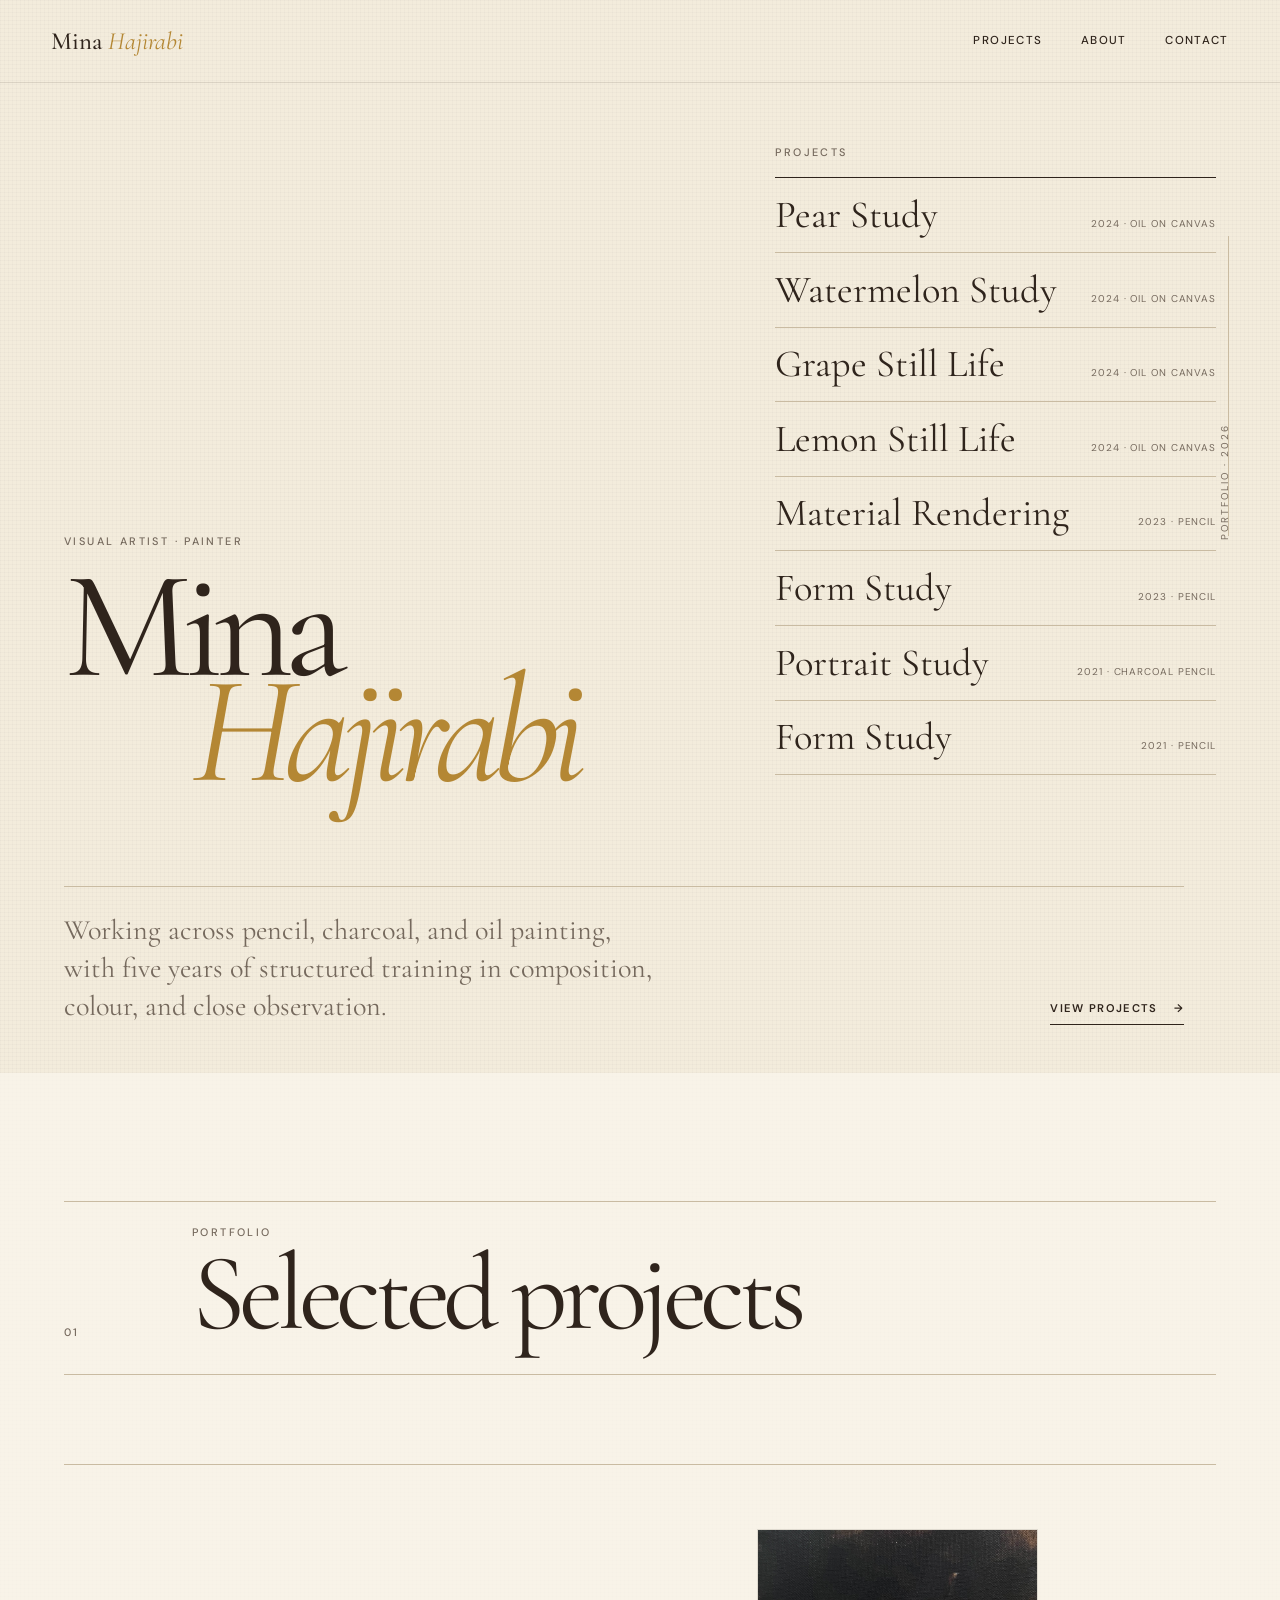
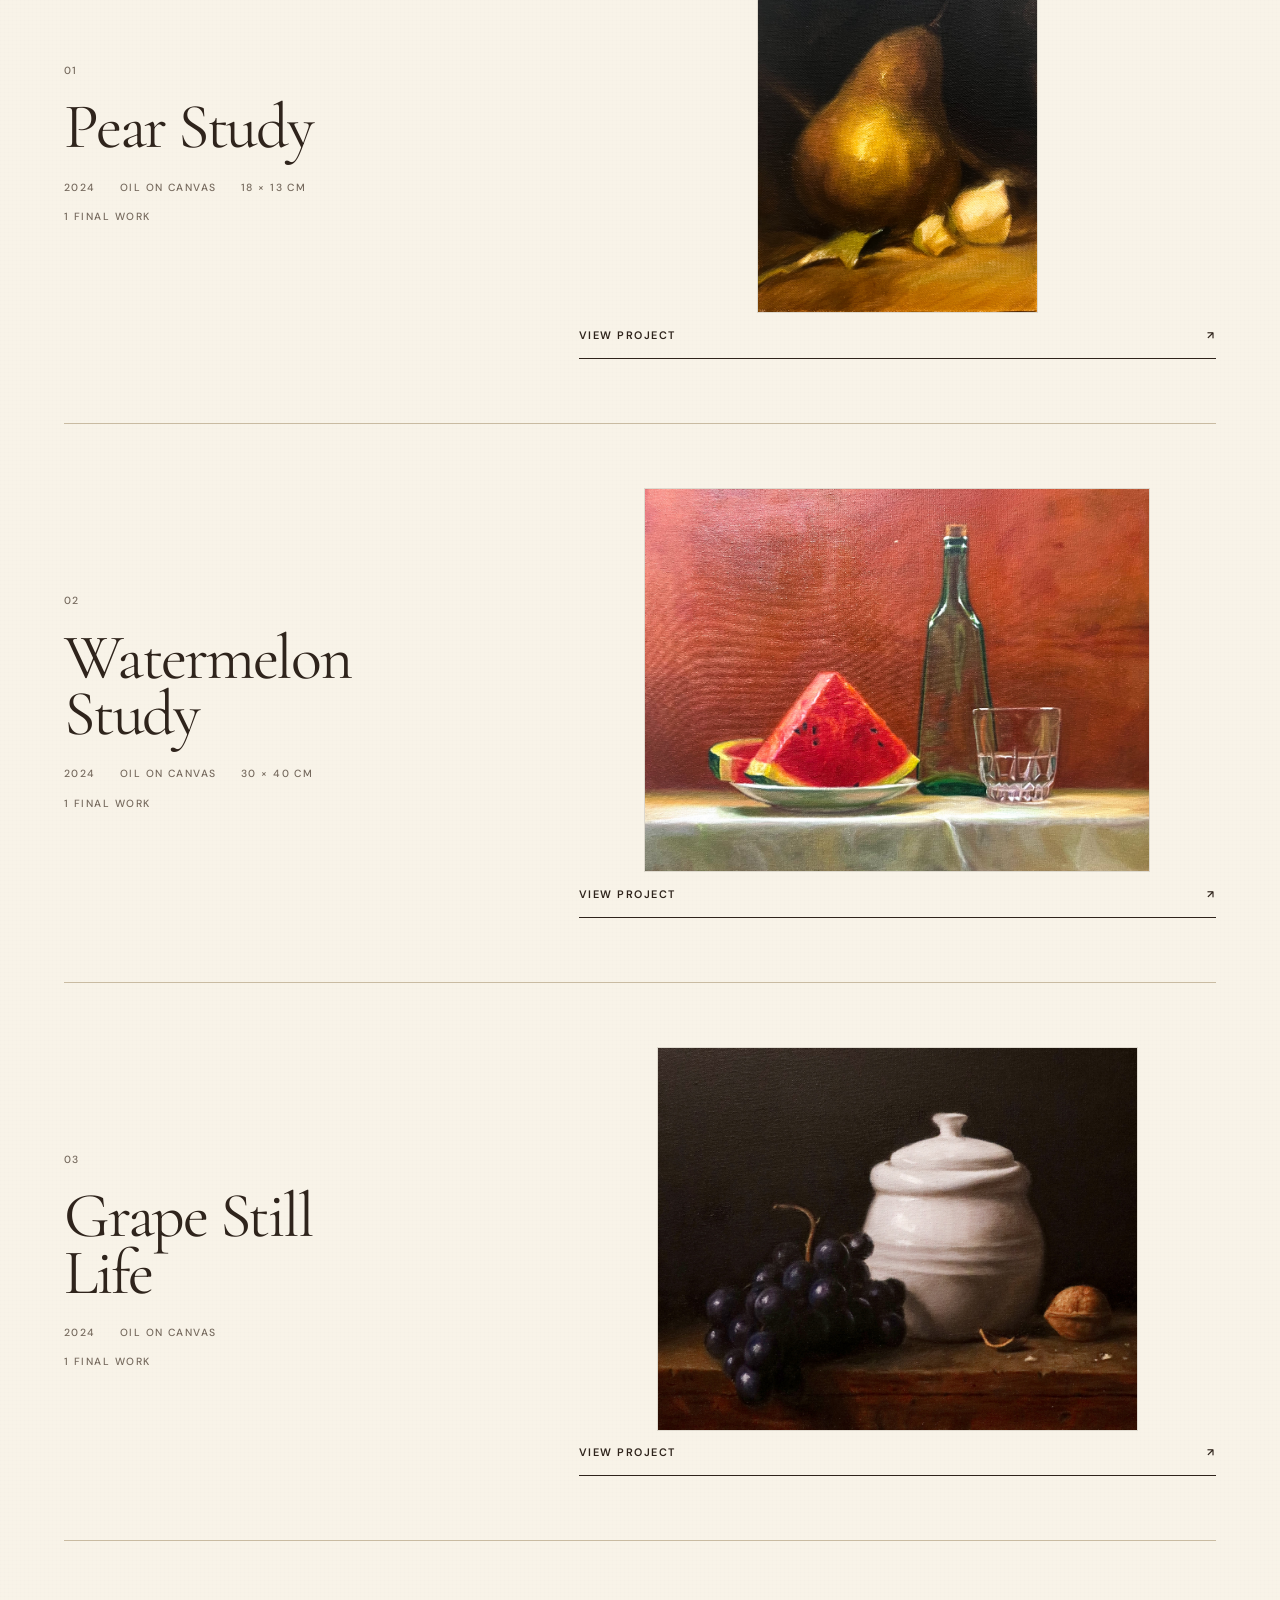
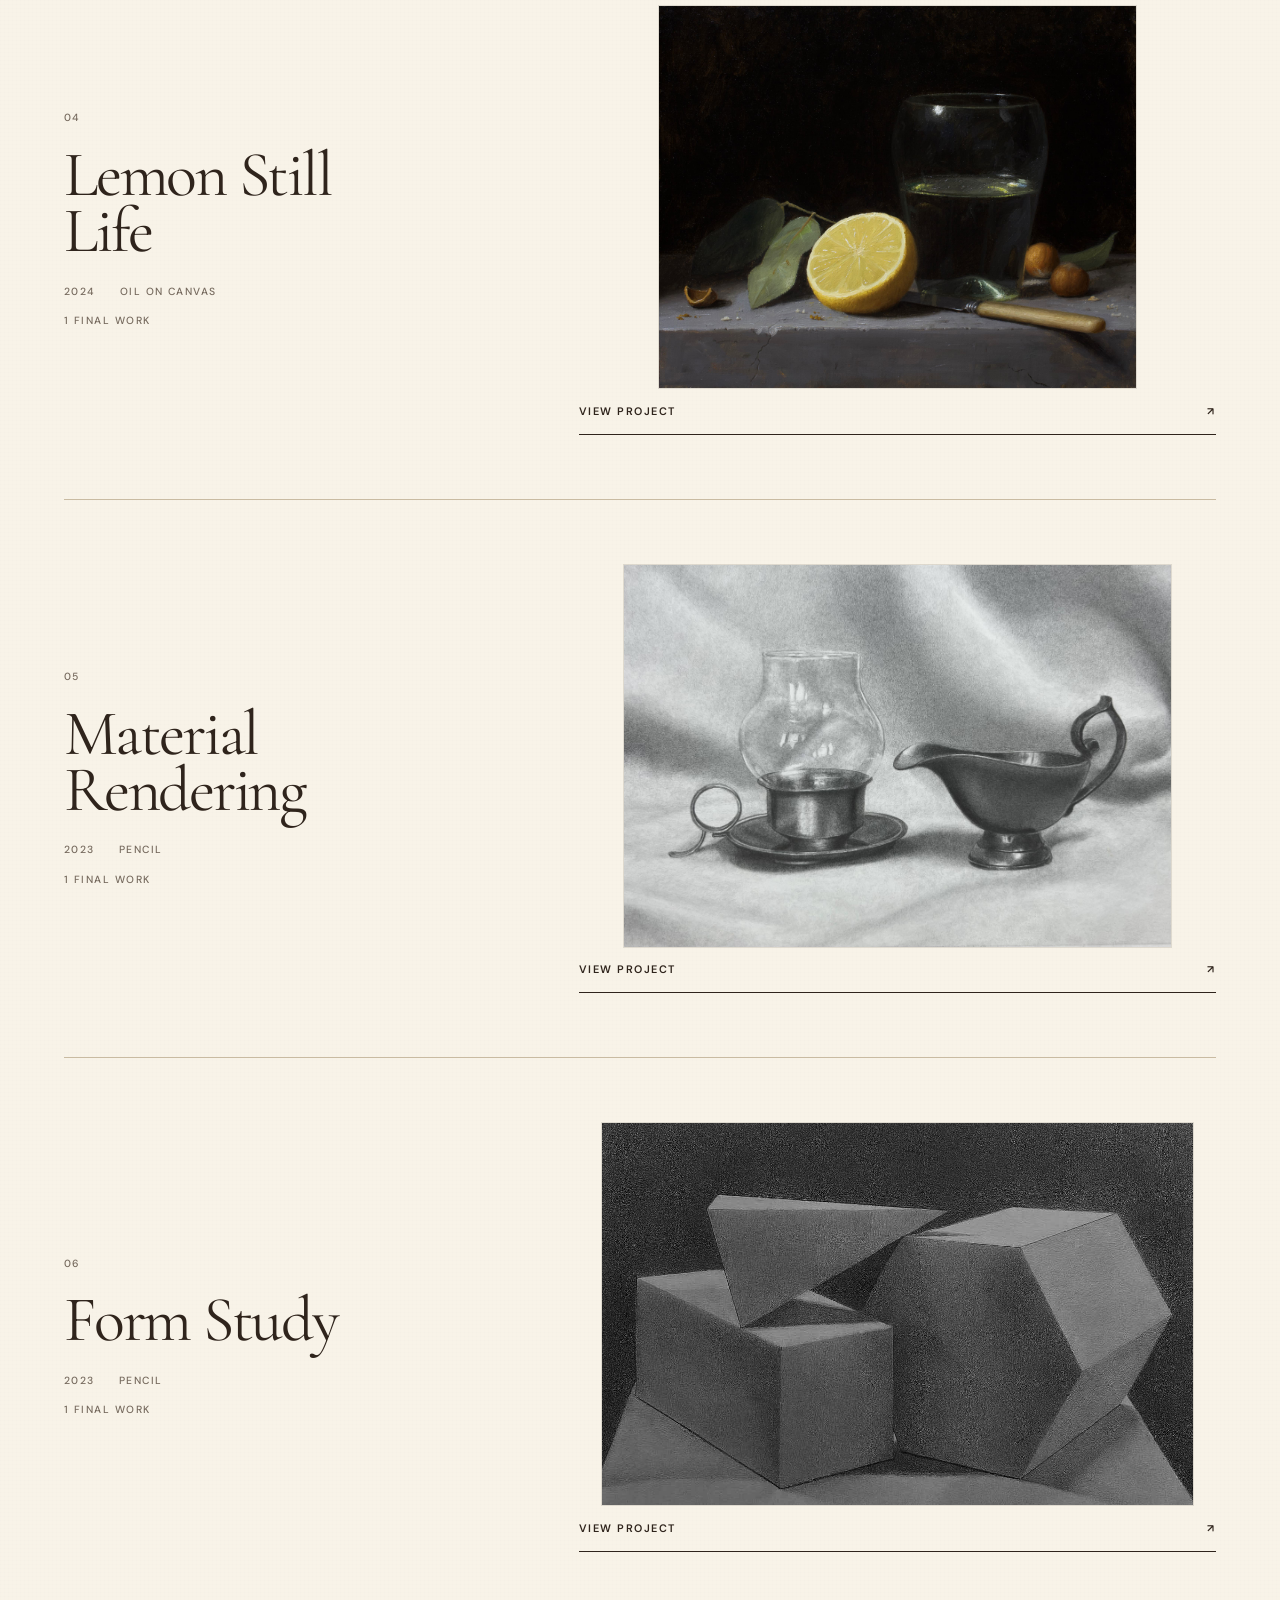
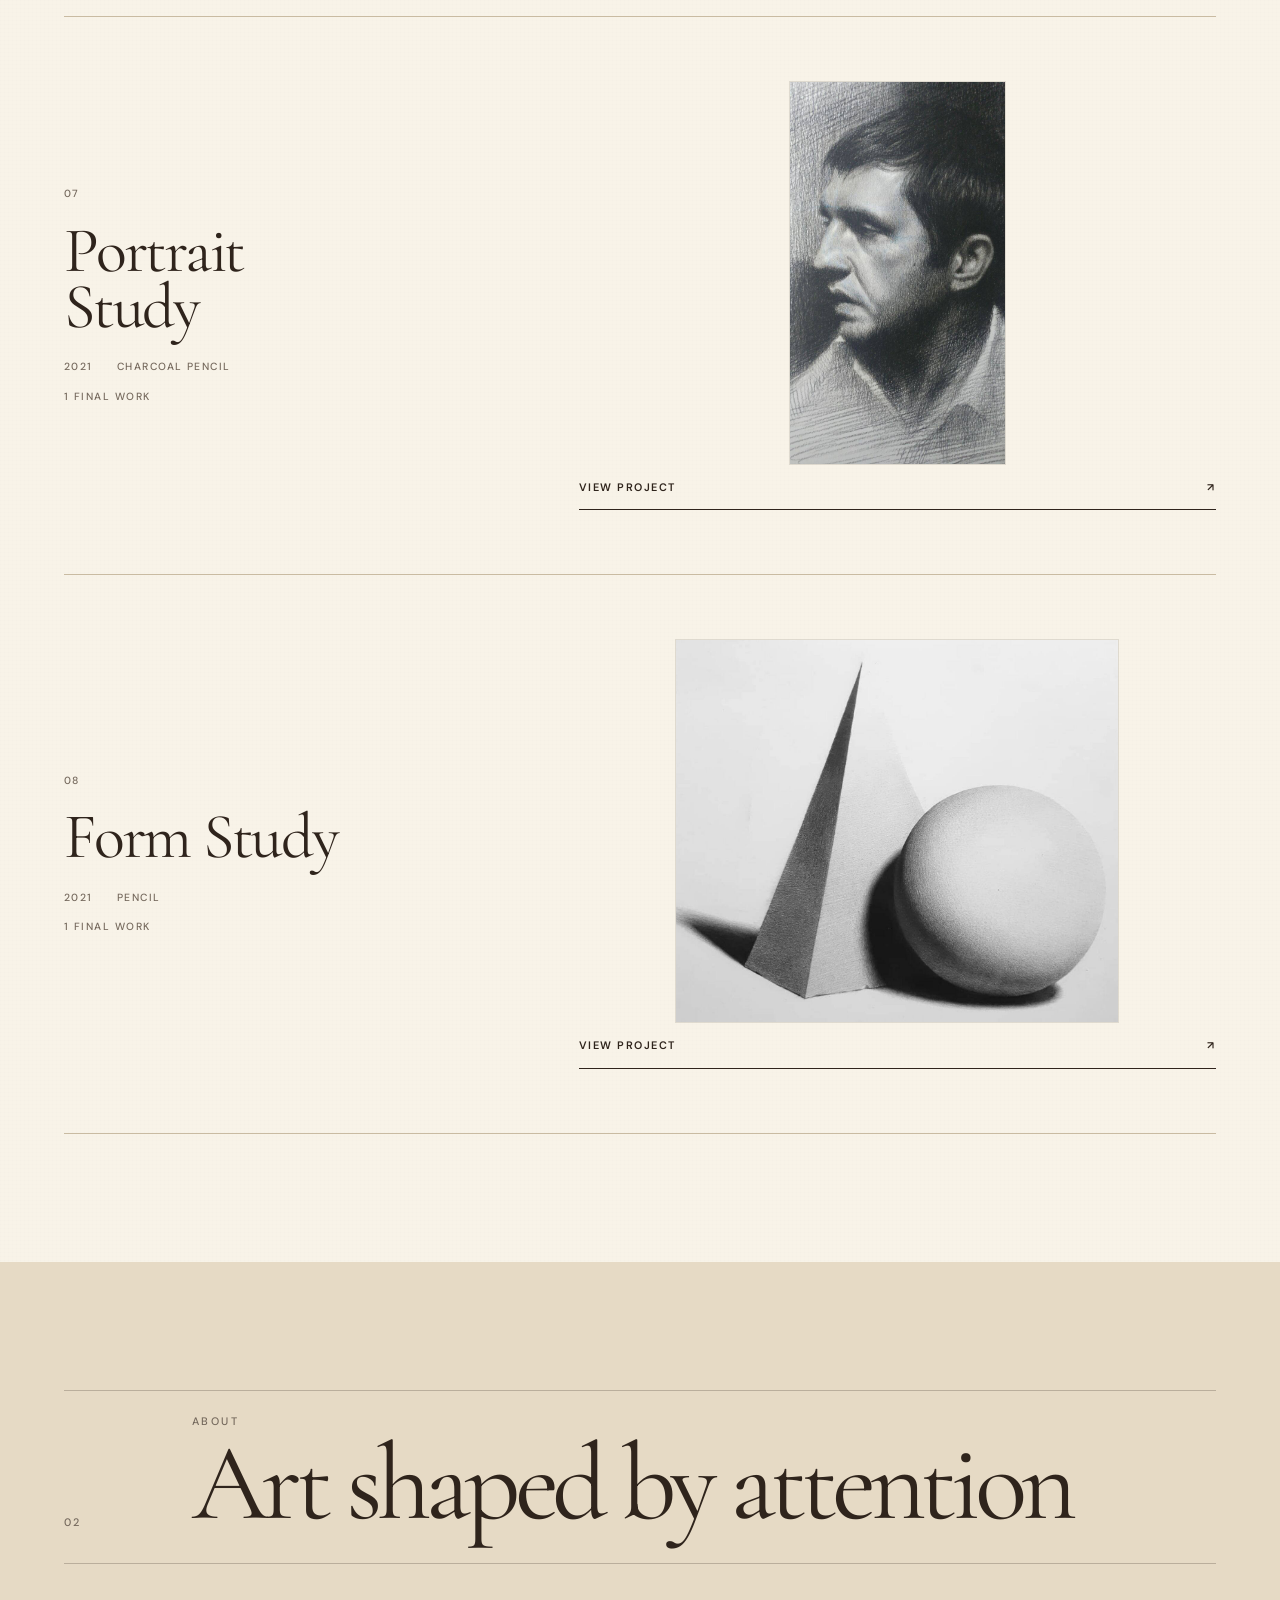
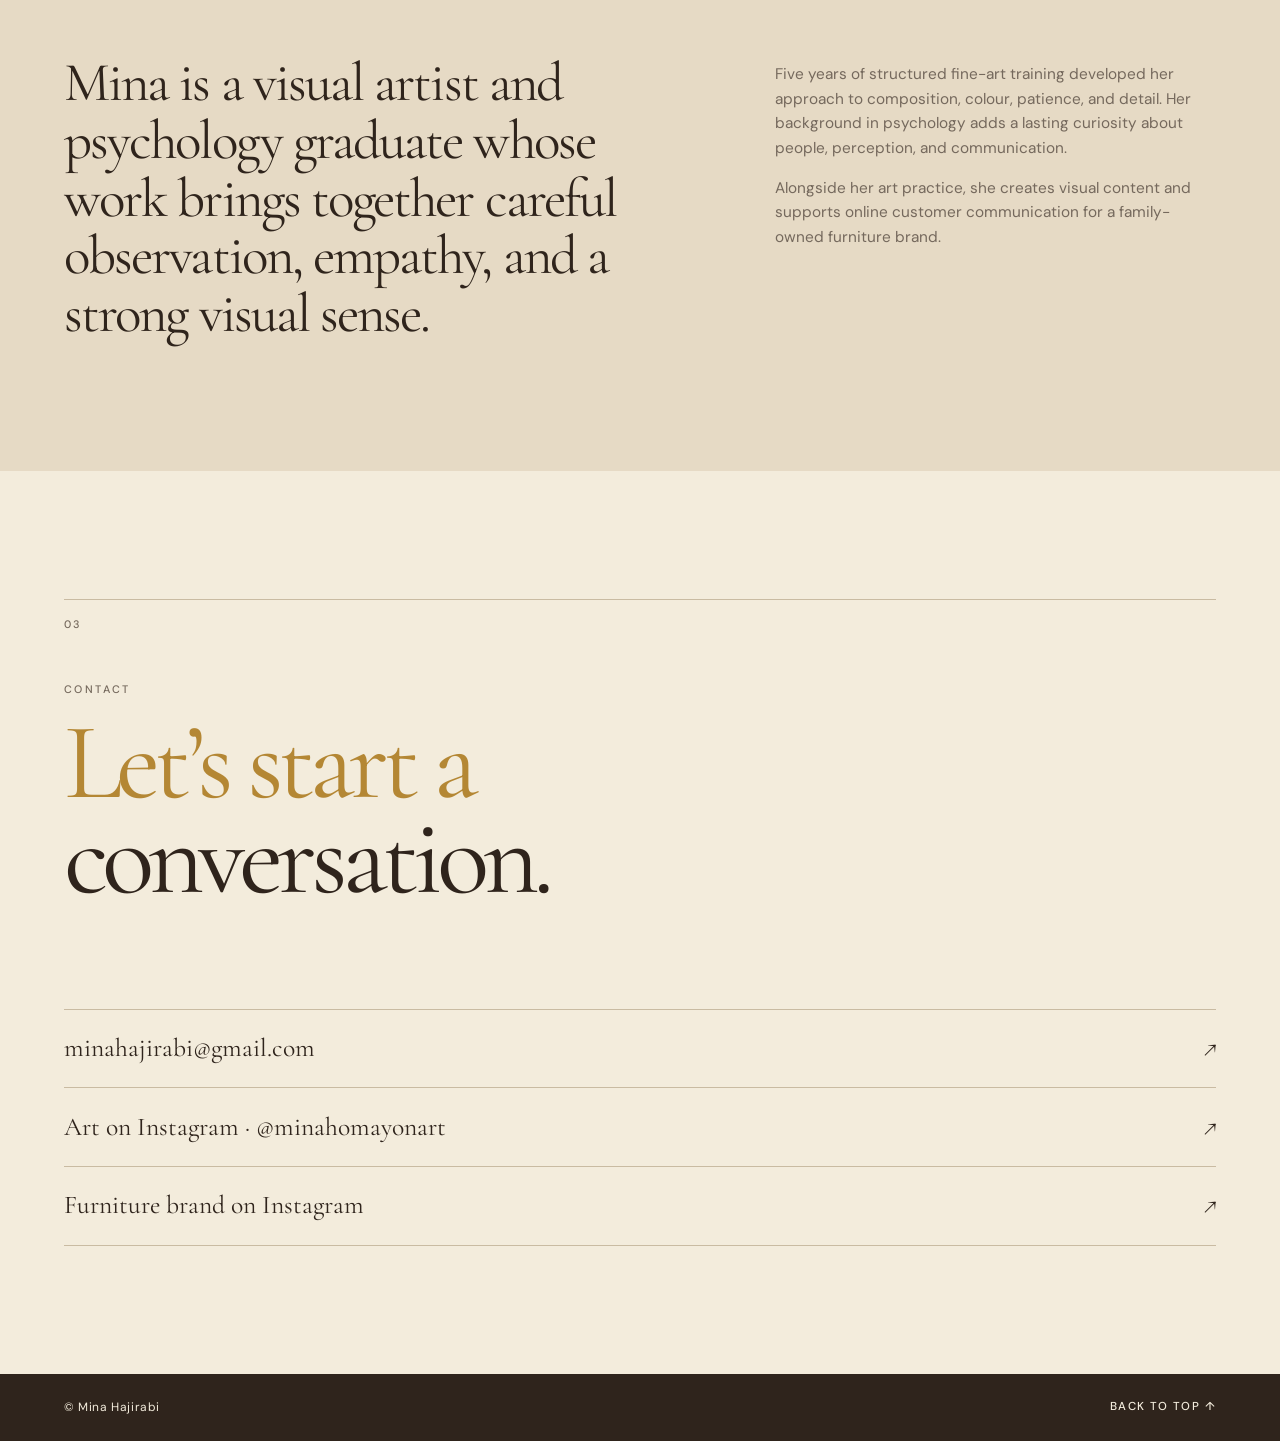
==== commit 5c1678a1: "added new files" ====
--- a/index.html
+++ b/index.html
@@ -12,7 +12,7 @@
     <title>Mina Hajirabi | Art &amp; Creative Portfolio</title>
     <link rel="canonical" href="https://minahajirabi.github.io/">
     <link rel="icon" href="favicon.svg" type="image/svg+xml">
-    <link rel="stylesheet" href="styles.css?v=20260823-2">
+    <link rel="stylesheet" href="styles.css?v=20260824-1">
 </head>
 <body>
     <a class="skip-link" href="#main-content">Skip to content</a>
@@ -37,11 +37,19 @@
                 <div class="hero-directory" aria-label="Portfolio directory">
                     <p class="eyebrow">Projects</p>
                     <a href="projects/#oil-detail-study-2024">
-                        <span>Detail Study</span>
+                        <span>Pear Study</span>
                         <small>2024 · Oil on canvas</small>
                     </a>
                     <a href="projects/#oil-artwork-study-2024">
-                        <span>Artwork Study</span>
+                        <span>Watermelon Study</span>
+                        <small>2024 · Oil on canvas</small>
+                    </a>
+                    <a href="projects/#grape-still-life-2024">
+                        <span>Grape Still Life</span>
+                        <small>2024 · Oil on canvas</small>
+                    </a>
+                    <a href="projects/#lemon-still-life-2024">
+                        <span>Lemon Still Life</span>
                         <small>2024 · Oil on canvas</small>
                     </a>
                     <a href="projects/#material-rendering-2023">
@@ -84,28 +92,58 @@
                 <article class="project" id="oil-detail-study-2024">
                     <div class="project-info">
                         <p class="project-number">01</p>
-                        <h3>Detail Study</h3>
+                        <h3>Pear Study</h3>
+                        <p class="project-meta"><span>2024</span><span>Oil on canvas</span><span>18 × 13 cm</span></p>
+                        <p class="project-count">1 final work</p>
+                    </div>
+                    <a class="project-cover" href="projects/#oil-detail-study-2024">
+                        <span class="project-cover-frame">
+                            <img src="projects/oil-detail-study-2024/final.jpg" alt="Completed oil study of a pear and folded paper forms" width="1750" height="2400" loading="lazy" decoding="async">
+                        </span>
+                        <span class="project-open">View project <span aria-hidden="true">↗</span></span>
+                    </a>
+                </article>
+
+                <article class="project" id="oil-artwork-study-2024">
+                    <div class="project-info">
+                        <p class="project-number">02</p>
+                        <h3>Watermelon Study</h3>
+                        <p class="project-meta"><span>2024</span><span>Oil on canvas</span><span>30 × 40 cm</span></p>
+                        <p class="project-count">1 final work</p>
+                    </div>
+                    <a class="project-cover" href="projects/#oil-artwork-study-2024">
+                        <span class="project-cover-frame">
+                            <img src="projects/oil-artwork-study-2024/final.jpg" alt="Completed oil still-life study with watermelon, bottle, and glass" width="2400" height="1818" loading="lazy" decoding="async">
+                        </span>
+                        <span class="project-open">View project <span aria-hidden="true">↗</span></span>
+                    </a>
+                </article>
+
+                <article class="project" id="grape-still-life-2024">
+                    <div class="project-info">
+                        <p class="project-number">03</p>
+                        <h3>Grape Still Life</h3>
                         <p class="project-meta"><span>2024</span><span>Oil on canvas</span></p>
                         <p class="project-count">1 final work</p>
                     </div>
-                    <a class="project-cover" href="projects/#oil-detail-study-2024">
-                        <span class="project-cover-frame">
-                            <img src="projects/oil-detail-study-2024/final.jpg" alt="Completed oil study of a pear and folded paper forms" width="1874" height="2560" loading="lazy" decoding="async">
-                        </span>
-                        <span class="project-open">View project <span aria-hidden="true">↗</span></span>
-                    </a>
-                </article>
-
-                <article class="project" id="oil-artwork-study-2024">
-                    <div class="project-info">
-                        <p class="project-number">02</p>
-                        <h3>Artwork Study</h3>
+                    <a class="project-cover" href="projects/#grape-still-life-2024">
+                        <span class="project-cover-frame">
+                            <img src="projects/grape-still-life-2024/final.jpg" alt="Completed oil still life with grapes, a white vessel, and a walnut" width="2400" height="1912" loading="lazy" decoding="async">
+                        </span>
+                        <span class="project-open">View project <span aria-hidden="true">↗</span></span>
+                    </a>
+                </article>
+
+                <article class="project" id="lemon-still-life-2024">
+                    <div class="project-info">
+                        <p class="project-number">04</p>
+                        <h3>Lemon Still Life</h3>
                         <p class="project-meta"><span>2024</span><span>Oil on canvas</span></p>
                         <p class="project-count">1 final work</p>
                     </div>
-                    <a class="project-cover" href="projects/#oil-artwork-study-2024">
-                        <span class="project-cover-frame">
-                            <img src="projects/oil-artwork-study-2024/final.jpg" alt="Completed oil still-life study with watermelon, bottle, and glass" width="1280" height="926" loading="lazy" decoding="async">
+                    <a class="project-cover" href="projects/#lemon-still-life-2024">
+                        <span class="project-cover-frame">
+                            <img src="projects/lemon-still-life-2024/final.jpg" alt="Completed oil still life with a lemon, glass, leaves, and paintbrush" width="2560" height="2048" loading="lazy" decoding="async">
                         </span>
                         <span class="project-open">View project <span aria-hidden="true">↗</span></span>
                     </a>
@@ -113,7 +151,7 @@
 
                 <article class="project" id="material-rendering-2023">
                     <div class="project-info">
-                        <p class="project-number">03</p>
+                        <p class="project-number">05</p>
                         <h3>Material Rendering</h3>
                         <p class="project-meta"><span>2023</span><span>Pencil</span></p>
                         <p class="project-count">1 final work</p>
@@ -128,7 +166,7 @@
 
                 <article class="project" id="form-study-2023">
                     <div class="project-info">
-                        <p class="project-number">04</p>
+                        <p class="project-number">06</p>
                         <h3>Form Study</h3>
                         <p class="project-meta"><span>2023</span><span>Pencil</span></p>
                         <p class="project-count">1 final work</p>
@@ -143,7 +181,7 @@
 
                 <article class="project" id="portrait-study-2021">
                     <div class="project-info">
-                        <p class="project-number">05</p>
+                        <p class="project-number">07</p>
                         <h3>Portrait Study</h3>
                         <p class="project-meta"><span>2021</span><span>Charcoal pencil</span></p>
                         <p class="project-count">1 final work</p>
@@ -158,7 +196,7 @@
 
                 <article class="project" id="form-study-2021">
                     <div class="project-info">
-                        <p class="project-number">06</p>
+                        <p class="project-number">08</p>
                         <h3>Form Study</h3>
                         <p class="project-meta"><span>2021</span><span>Pencil</span></p>
                         <p class="project-count">1 final work</p>
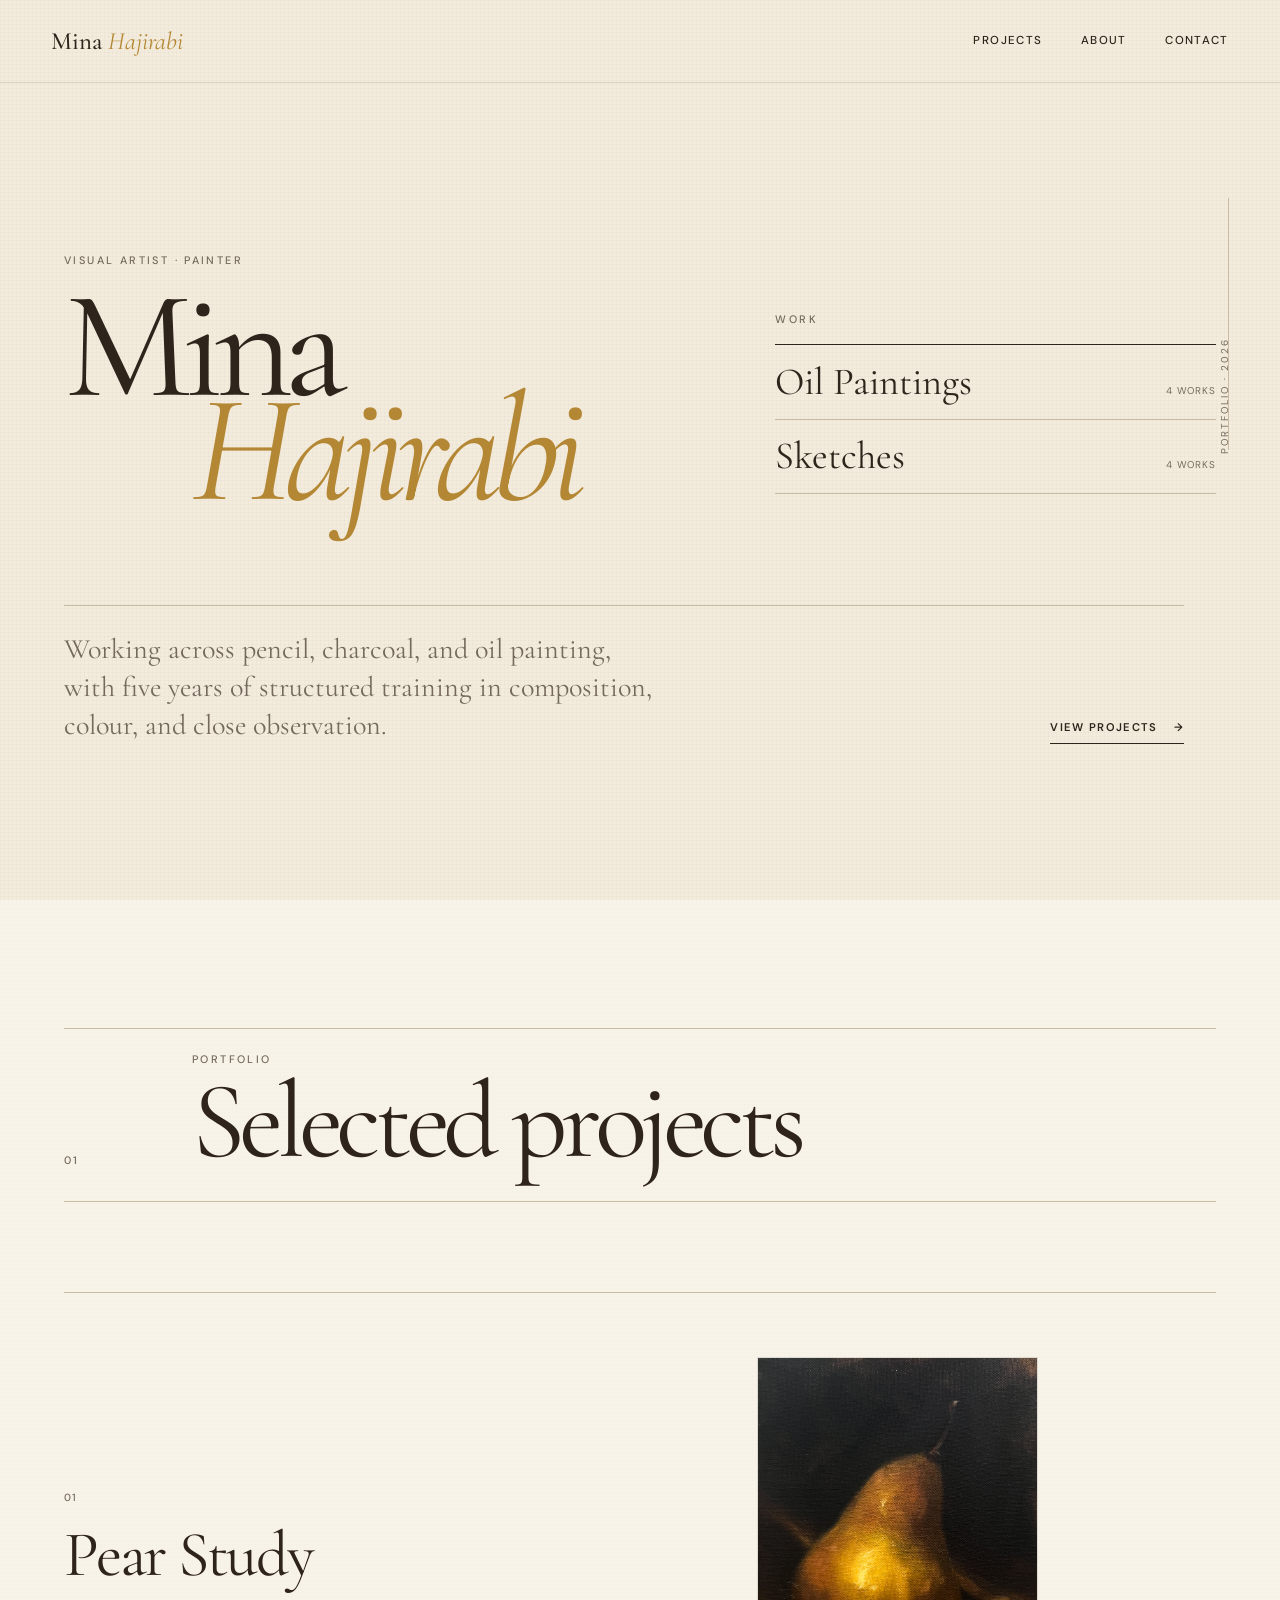
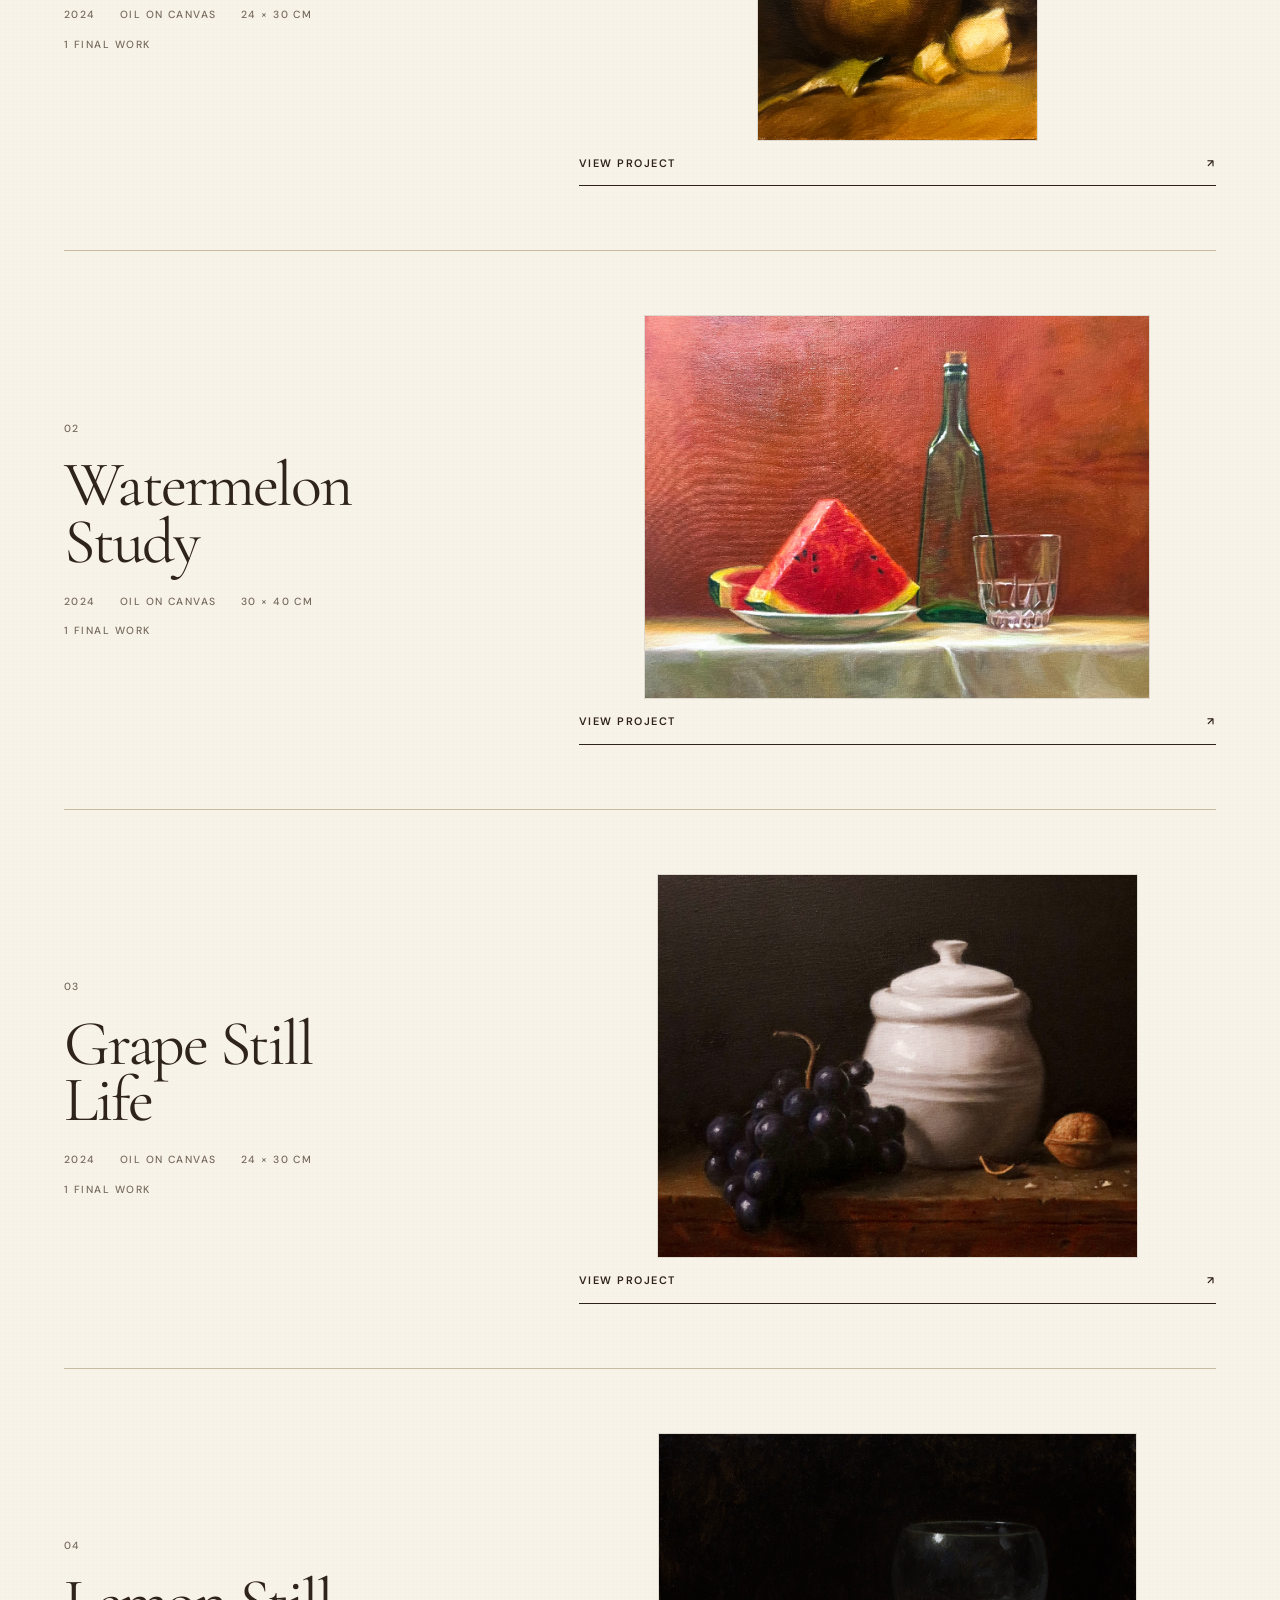
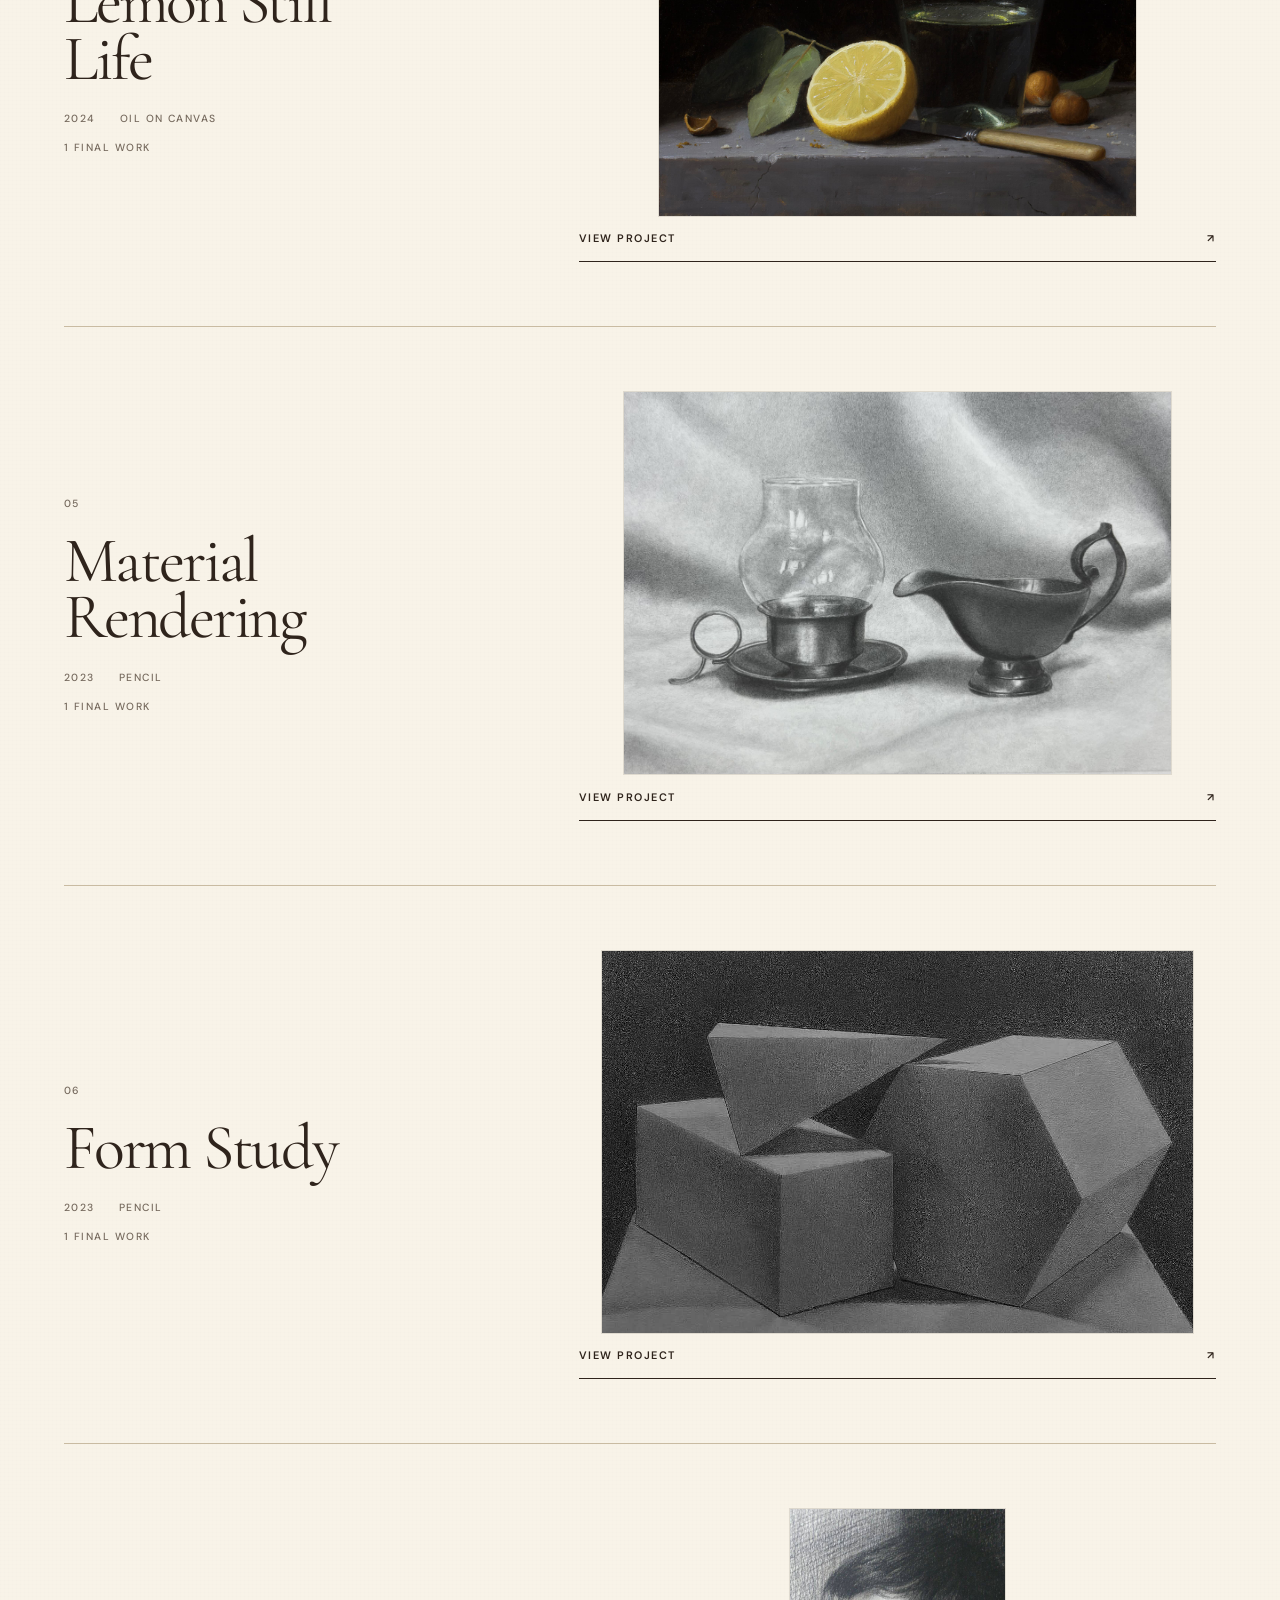
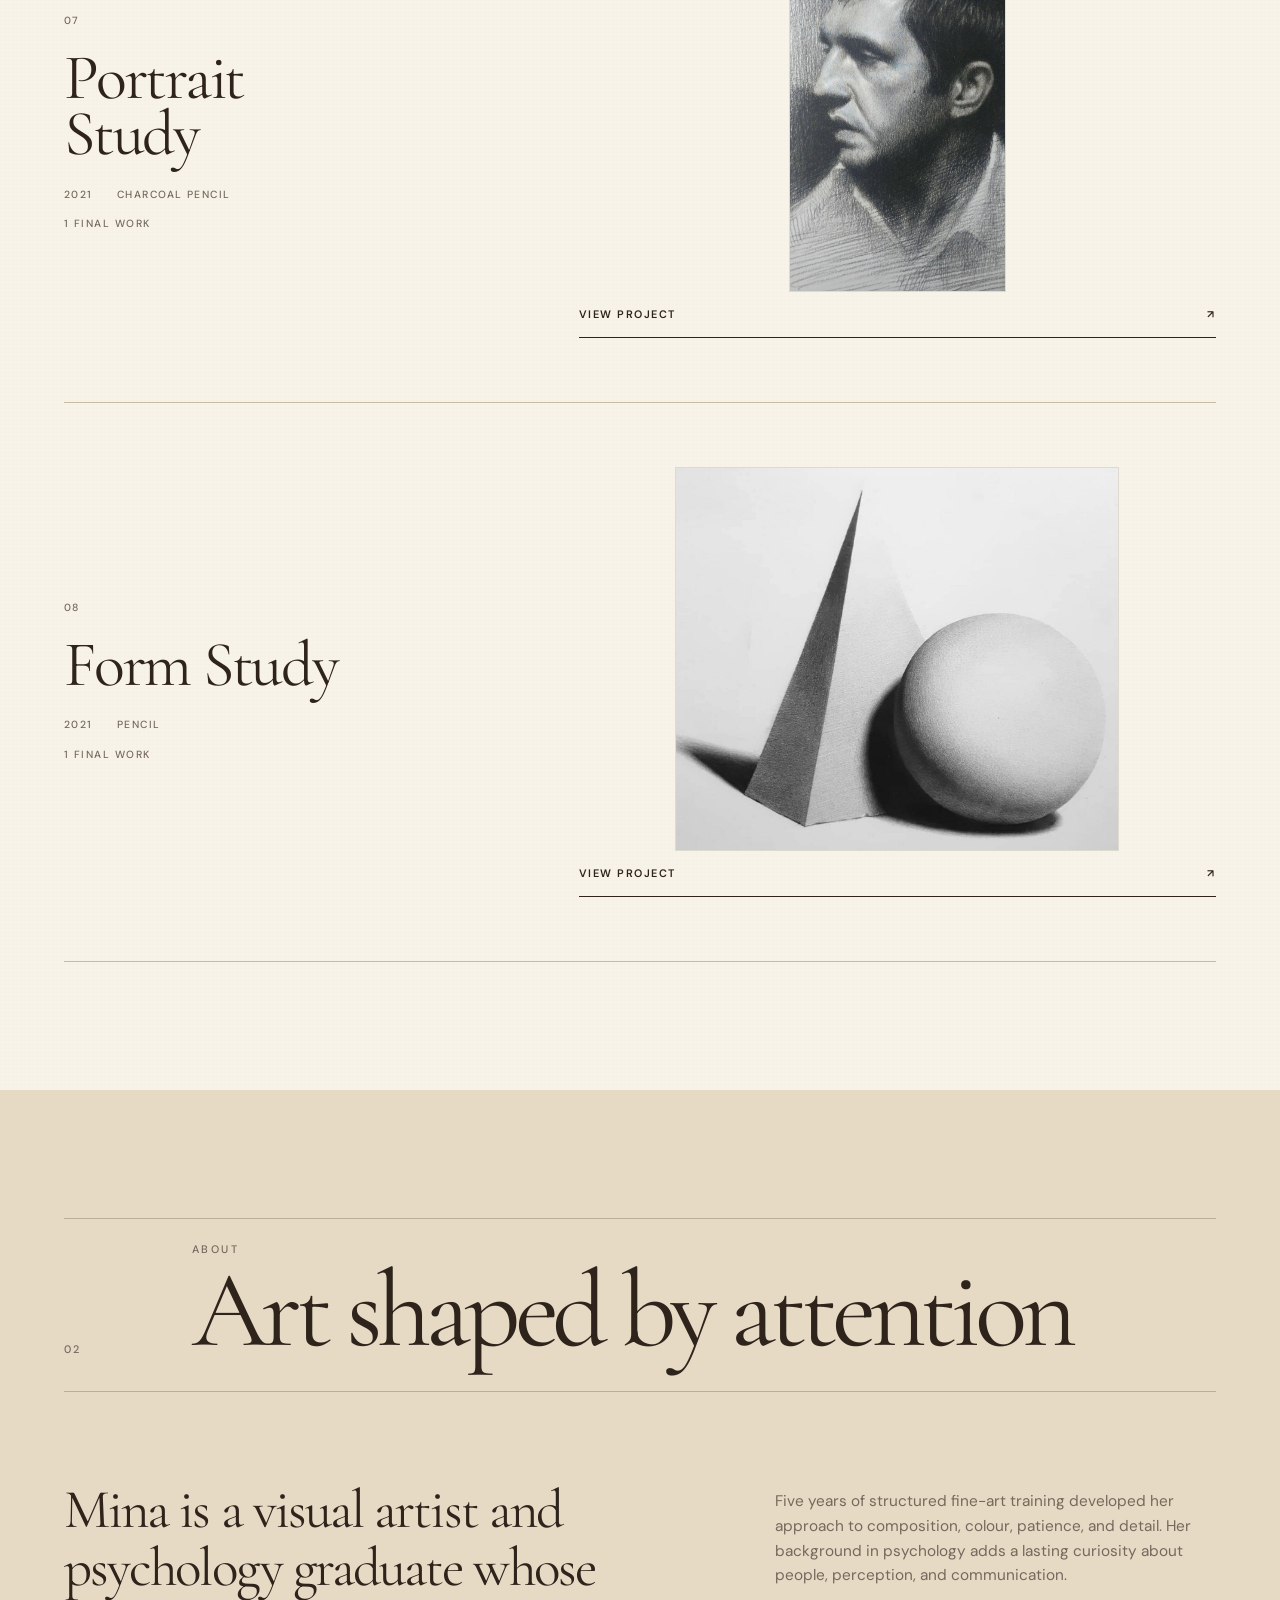
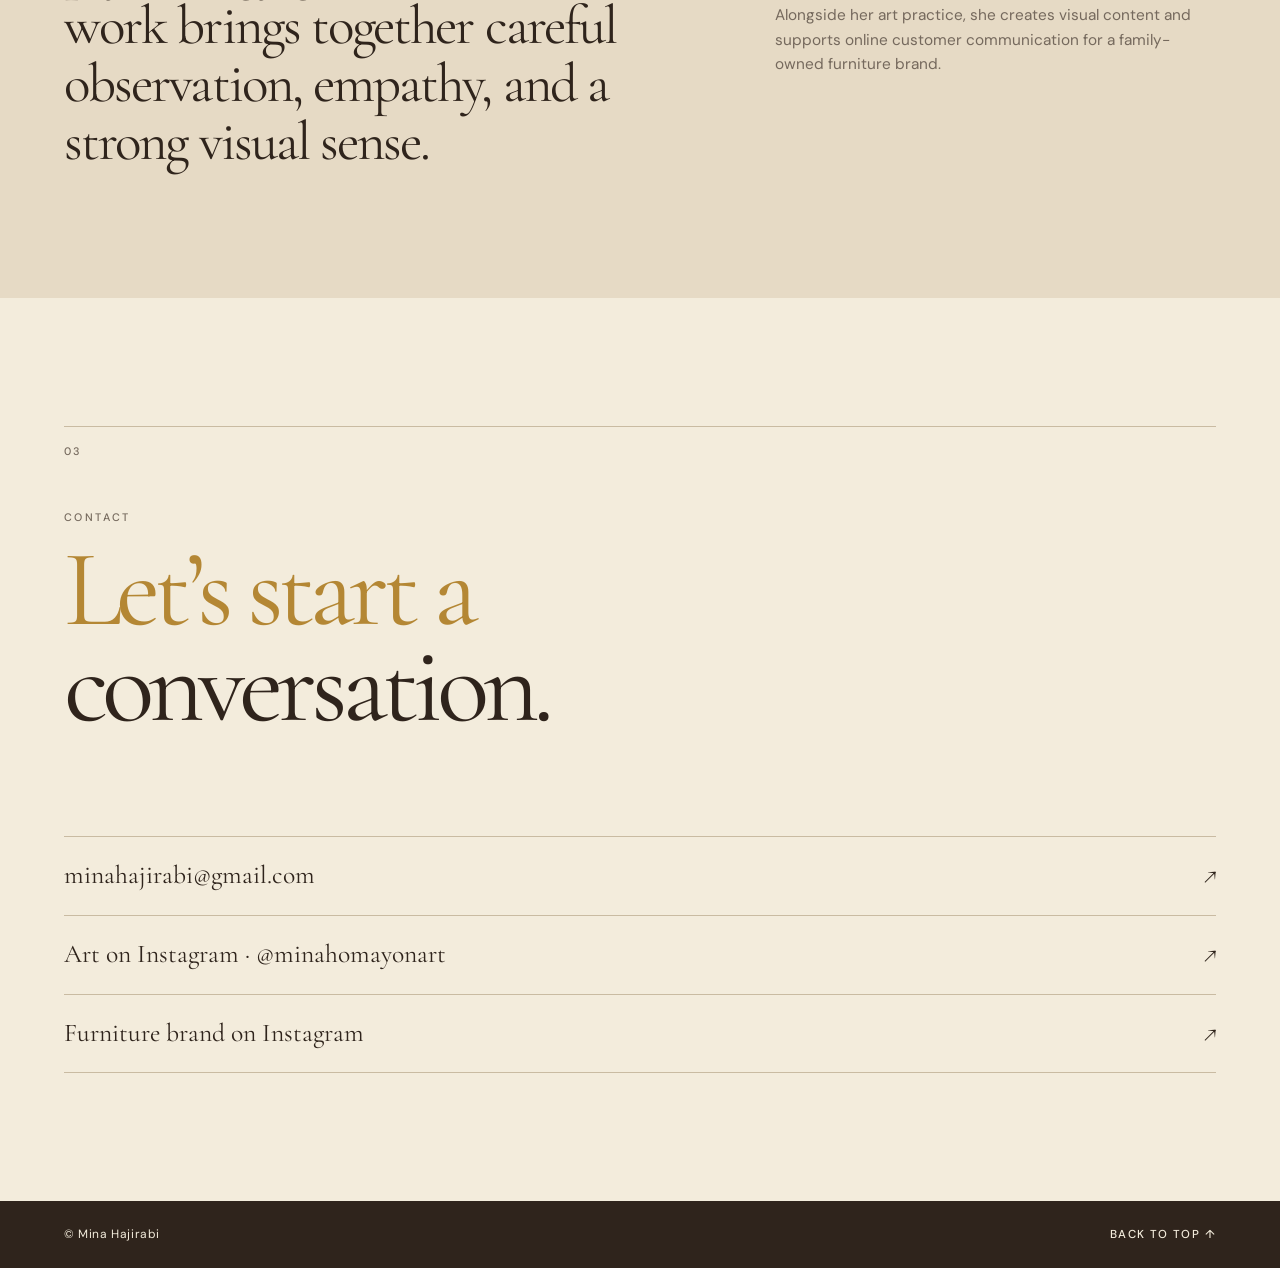
==== commit 55f71310: "updated the info and style" ====
--- a/index.html
+++ b/index.html
@@ -35,38 +35,14 @@
                 </div>
 
                 <div class="hero-directory" aria-label="Portfolio directory">
-                    <p class="eyebrow">Projects</p>
+                    <p class="eyebrow">Work</p>
                     <a href="projects/#oil-detail-study-2024">
-                        <span>Pear Study</span>
-                        <small>2024 · Oil on canvas</small>
-                    </a>
-                    <a href="projects/#oil-artwork-study-2024">
-                        <span>Watermelon Study</span>
-                        <small>2024 · Oil on canvas</small>
-                    </a>
-                    <a href="projects/#grape-still-life-2024">
-                        <span>Grape Still Life</span>
-                        <small>2024 · Oil on canvas</small>
-                    </a>
-                    <a href="projects/#lemon-still-life-2024">
-                        <span>Lemon Still Life</span>
-                        <small>2024 · Oil on canvas</small>
+                        <span>Oil Paintings</span>
+                        <small>4 works</small>
                     </a>
                     <a href="projects/#material-rendering-2023">
-                        <span>Material Rendering</span>
-                        <small>2023 · Pencil</small>
-                    </a>
-                    <a href="projects/#form-study-2023">
-                        <span>Form Study</span>
-                        <small>2023 · Pencil</small>
-                    </a>
-                    <a href="projects/#portrait-study-2021">
-                        <span>Portrait Study</span>
-                        <small>2021 · Charcoal pencil</small>
-                    </a>
-                    <a href="projects/#form-study-2021">
-                        <span>Form Study</span>
-                        <small>2021 · Pencil</small>
+                        <span>Sketches</span>
+                        <small>4 works</small>
                     </a>
                 </div>
             </div>
@@ -93,7 +69,7 @@
                     <div class="project-info">
                         <p class="project-number">01</p>
                         <h3>Pear Study</h3>
-                        <p class="project-meta"><span>2024</span><span>Oil on canvas</span><span>18 × 13 cm</span></p>
+                        <p class="project-meta"><span>2024</span><span>Oil on canvas</span><span>24 × 30 cm</span></p>
                         <p class="project-count">1 final work</p>
                     </div>
                     <a class="project-cover" href="projects/#oil-detail-study-2024">
@@ -123,7 +99,7 @@
                     <div class="project-info">
                         <p class="project-number">03</p>
                         <h3>Grape Still Life</h3>
-                        <p class="project-meta"><span>2024</span><span>Oil on canvas</span></p>
+                        <p class="project-meta"><span>2024</span><span>Oil on canvas</span><span>24 × 30 cm</span></p>
                         <p class="project-count">1 final work</p>
                     </div>
                     <a class="project-cover" href="projects/#grape-still-life-2024">
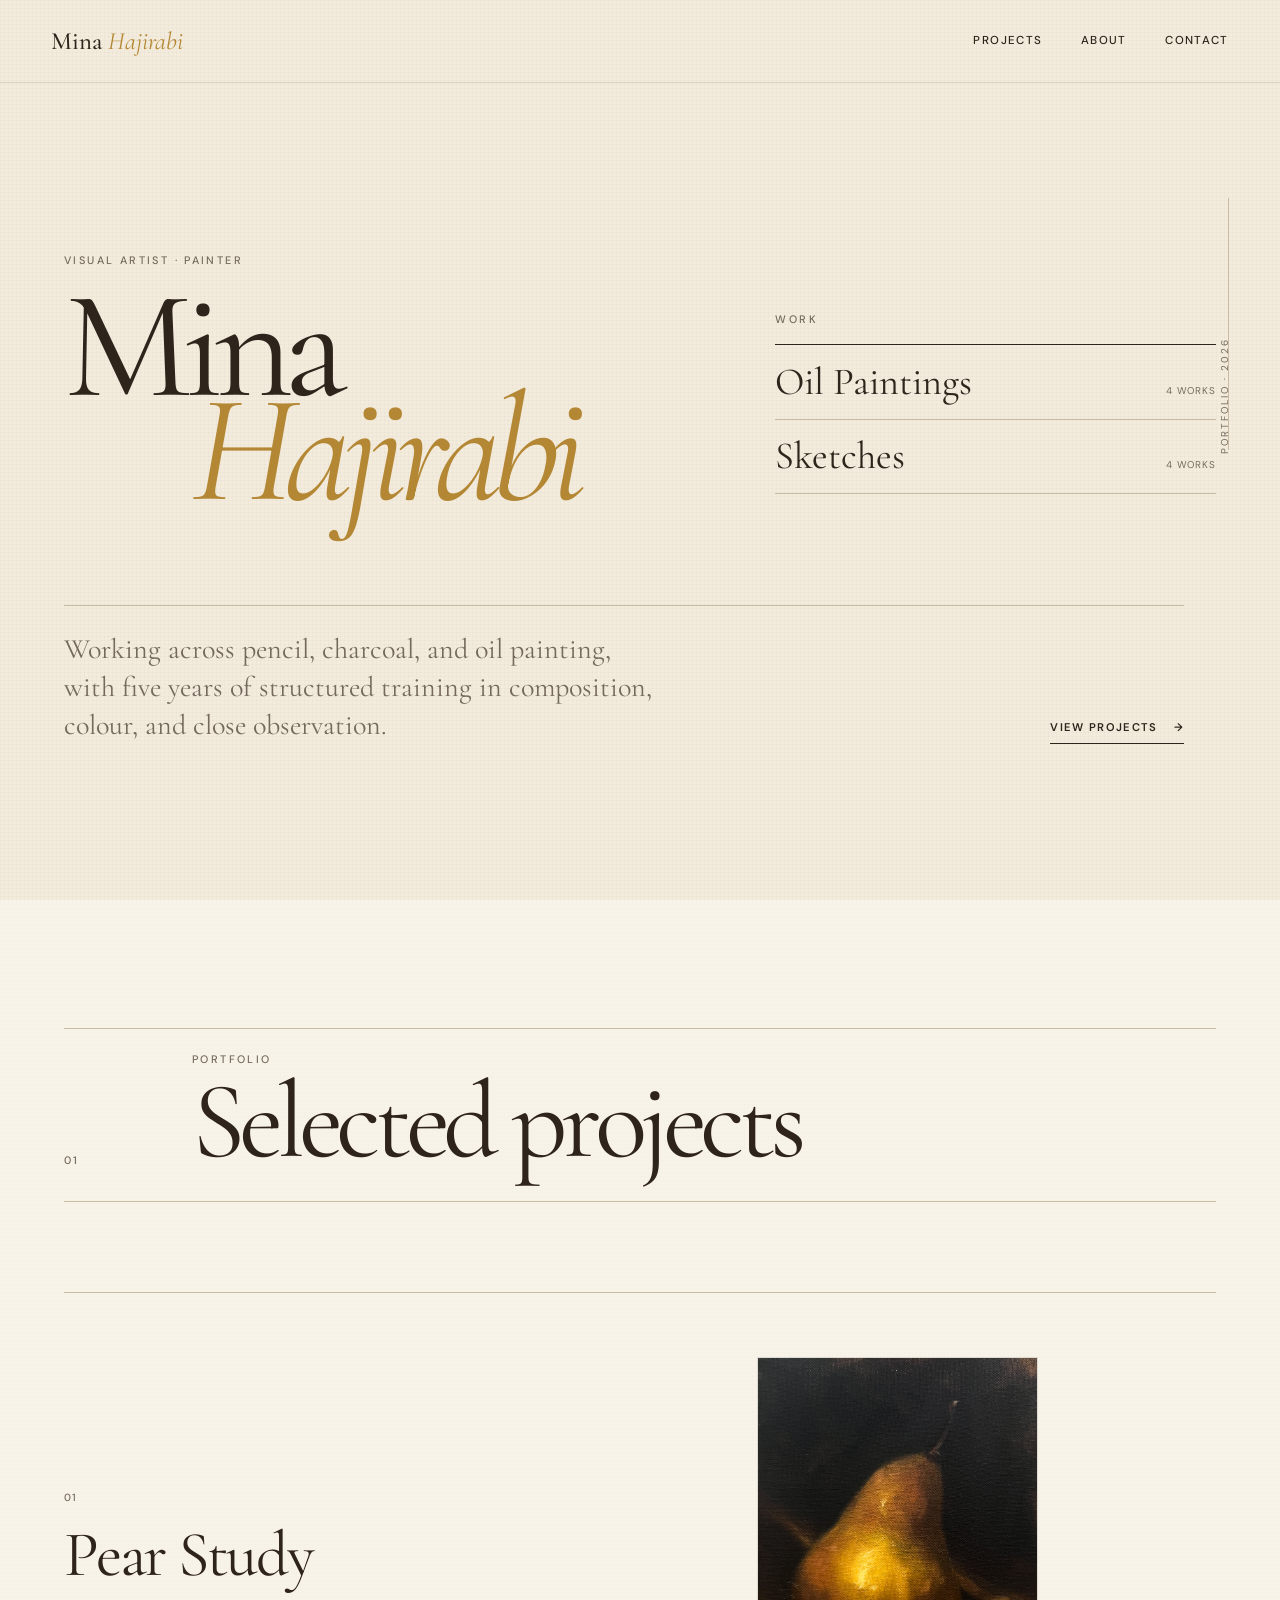
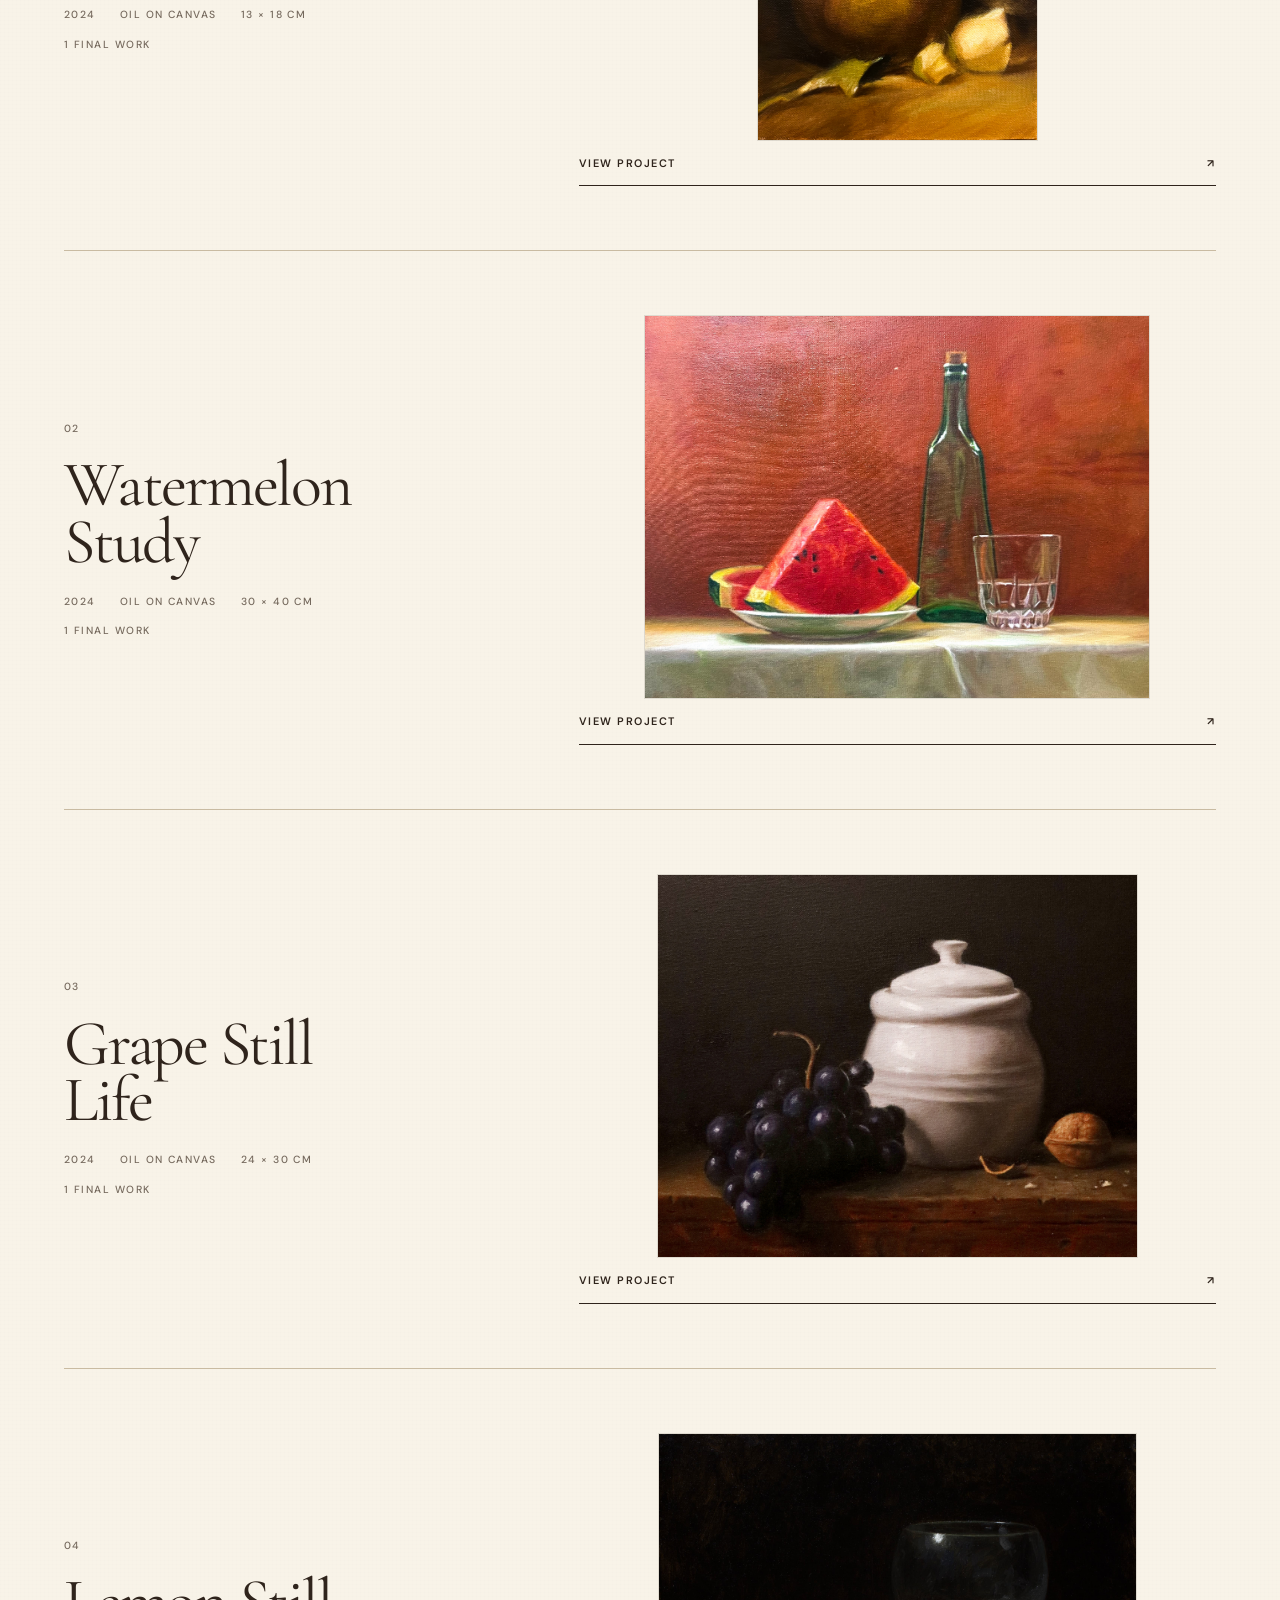
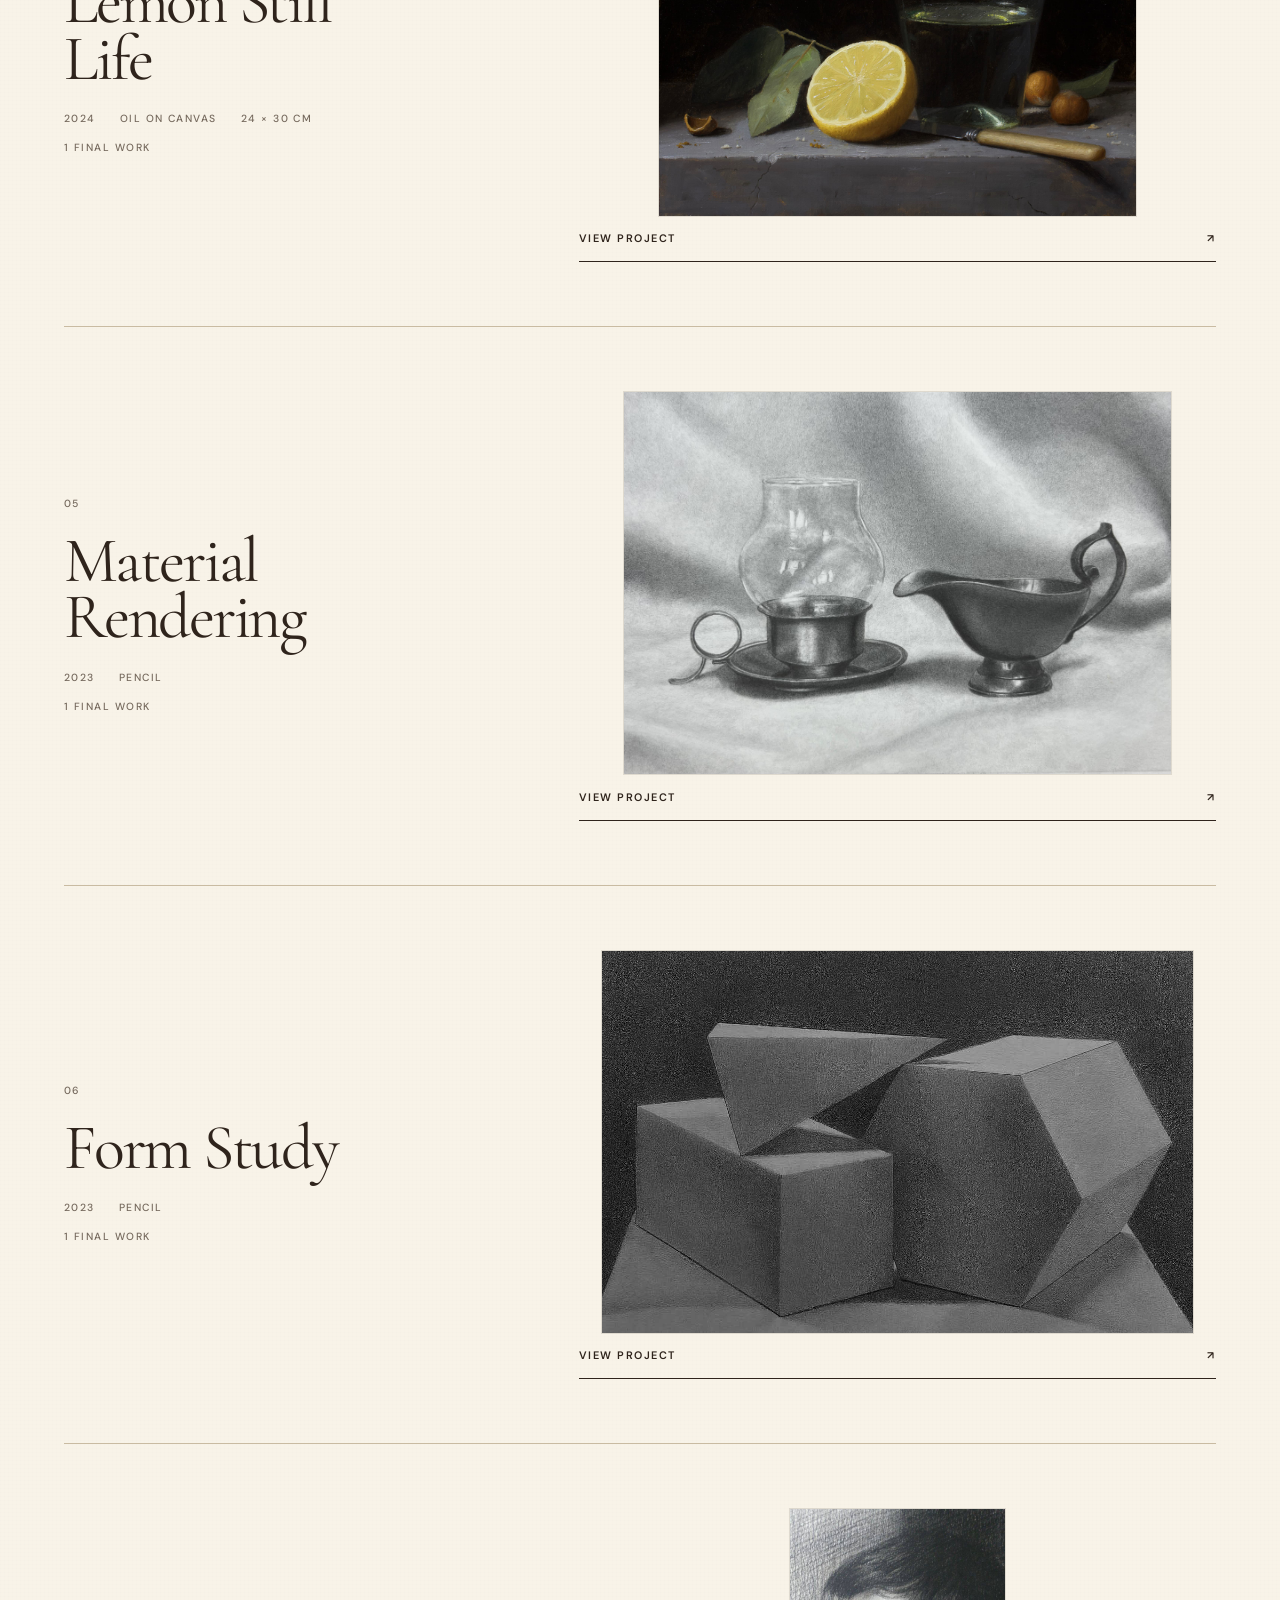
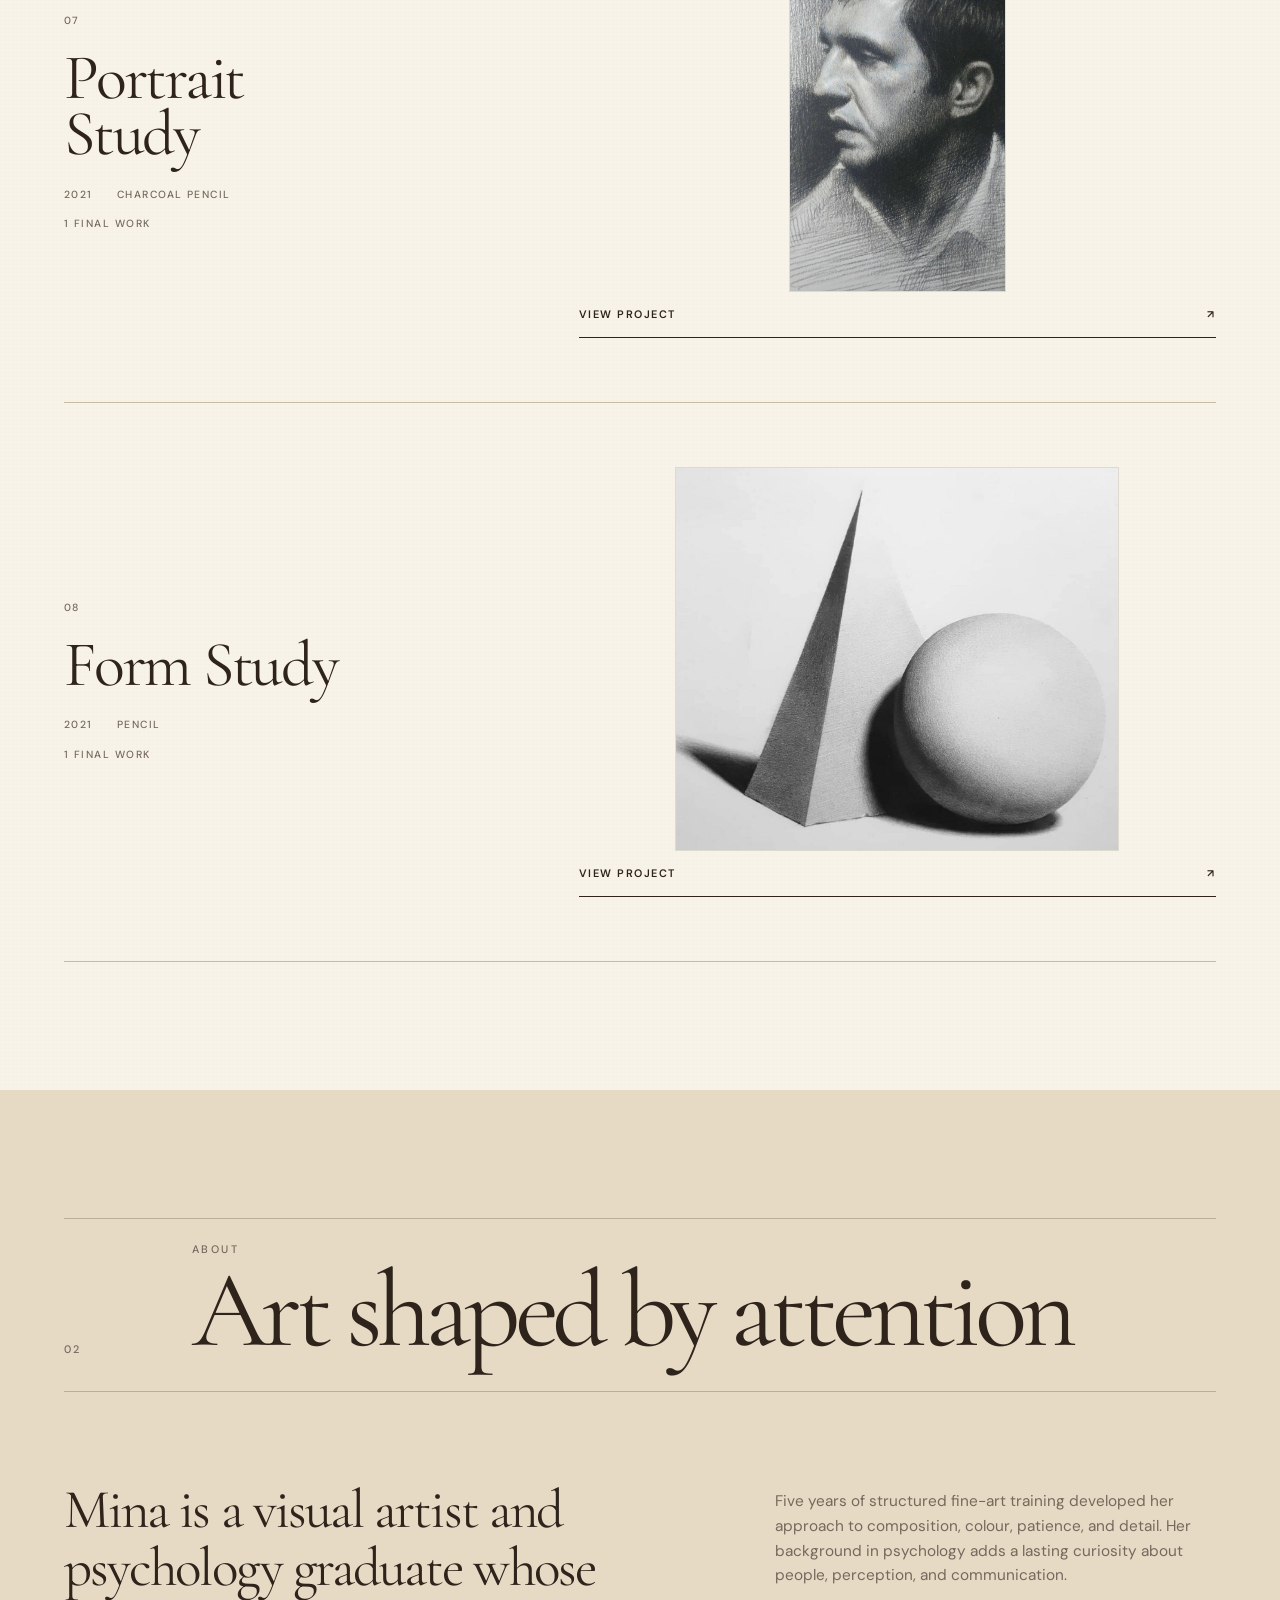
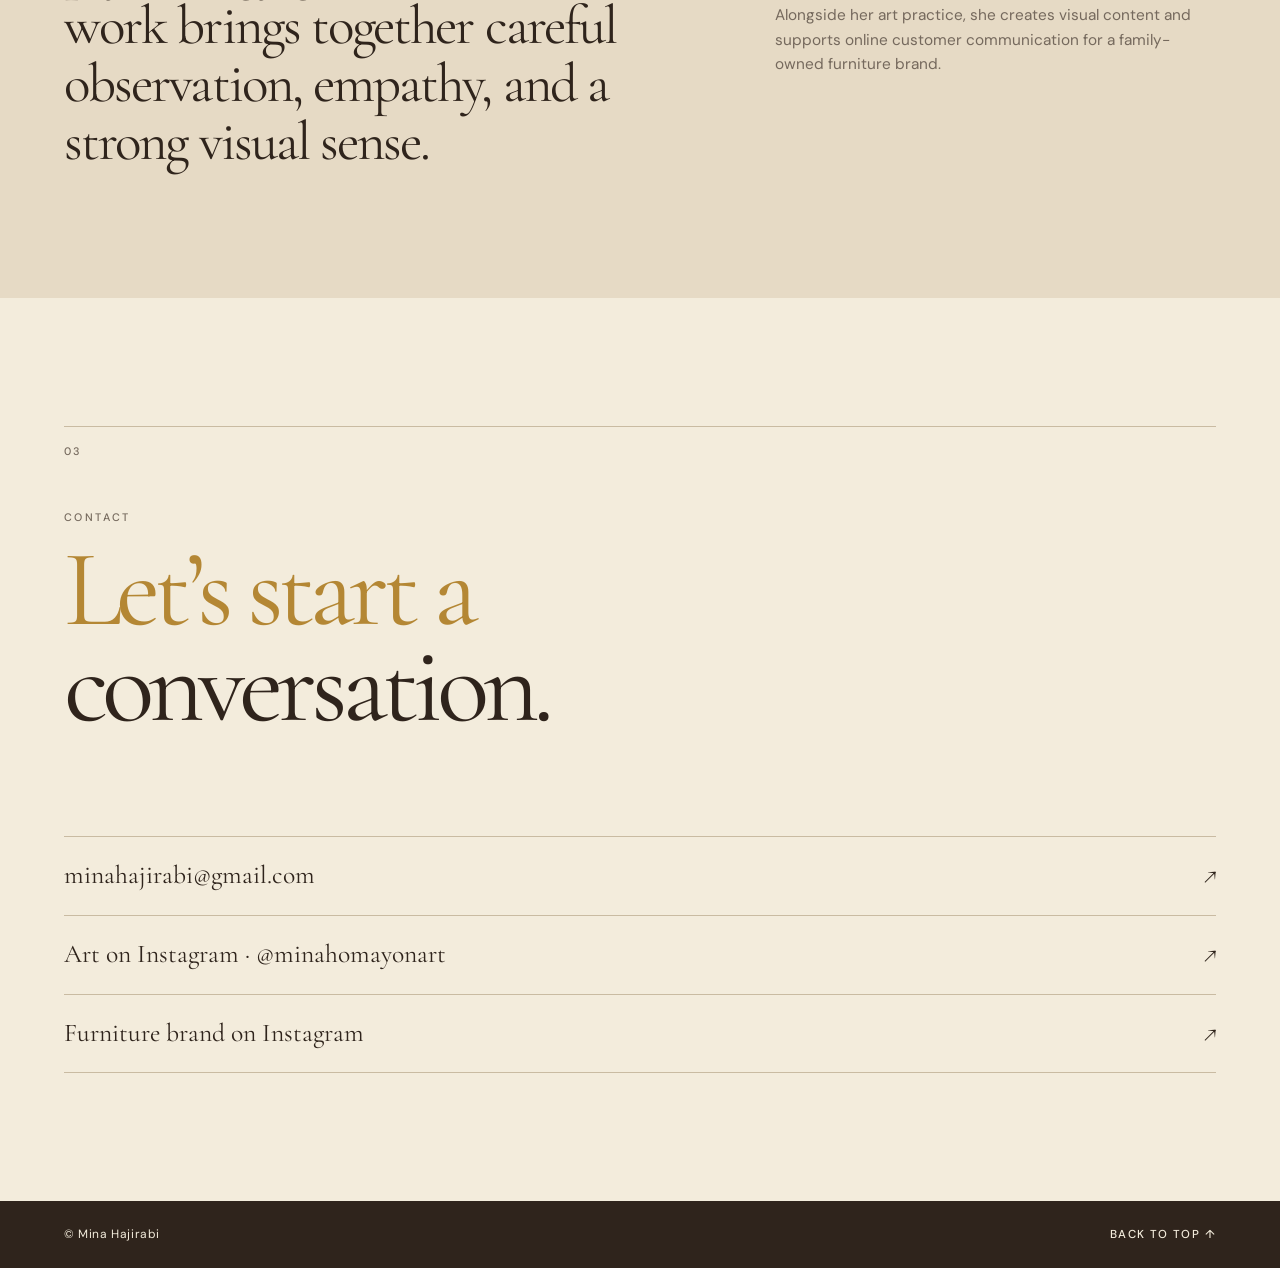
==== commit c976598e: "I change the orders and style and art sizes" ====
--- a/index.html
+++ b/index.html
@@ -69,7 +69,7 @@
                     <div class="project-info">
                         <p class="project-number">01</p>
                         <h3>Pear Study</h3>
-                        <p class="project-meta"><span>2024</span><span>Oil on canvas</span><span>24 × 30 cm</span></p>
+                        <p class="project-meta"><span>2024</span><span>Oil on canvas</span><span>13 × 18 cm</span></p>
                         <p class="project-count">1 final work</p>
                     </div>
                     <a class="project-cover" href="projects/#oil-detail-study-2024">
@@ -114,7 +114,7 @@
                     <div class="project-info">
                         <p class="project-number">04</p>
                         <h3>Lemon Still Life</h3>
-                        <p class="project-meta"><span>2024</span><span>Oil on canvas</span></p>
+                        <p class="project-meta"><span>2024</span><span>Oil on canvas</span><span>24 × 30 cm</span></p>
                         <p class="project-count">1 final work</p>
                     </div>
                     <a class="project-cover" href="projects/#lemon-still-life-2024">
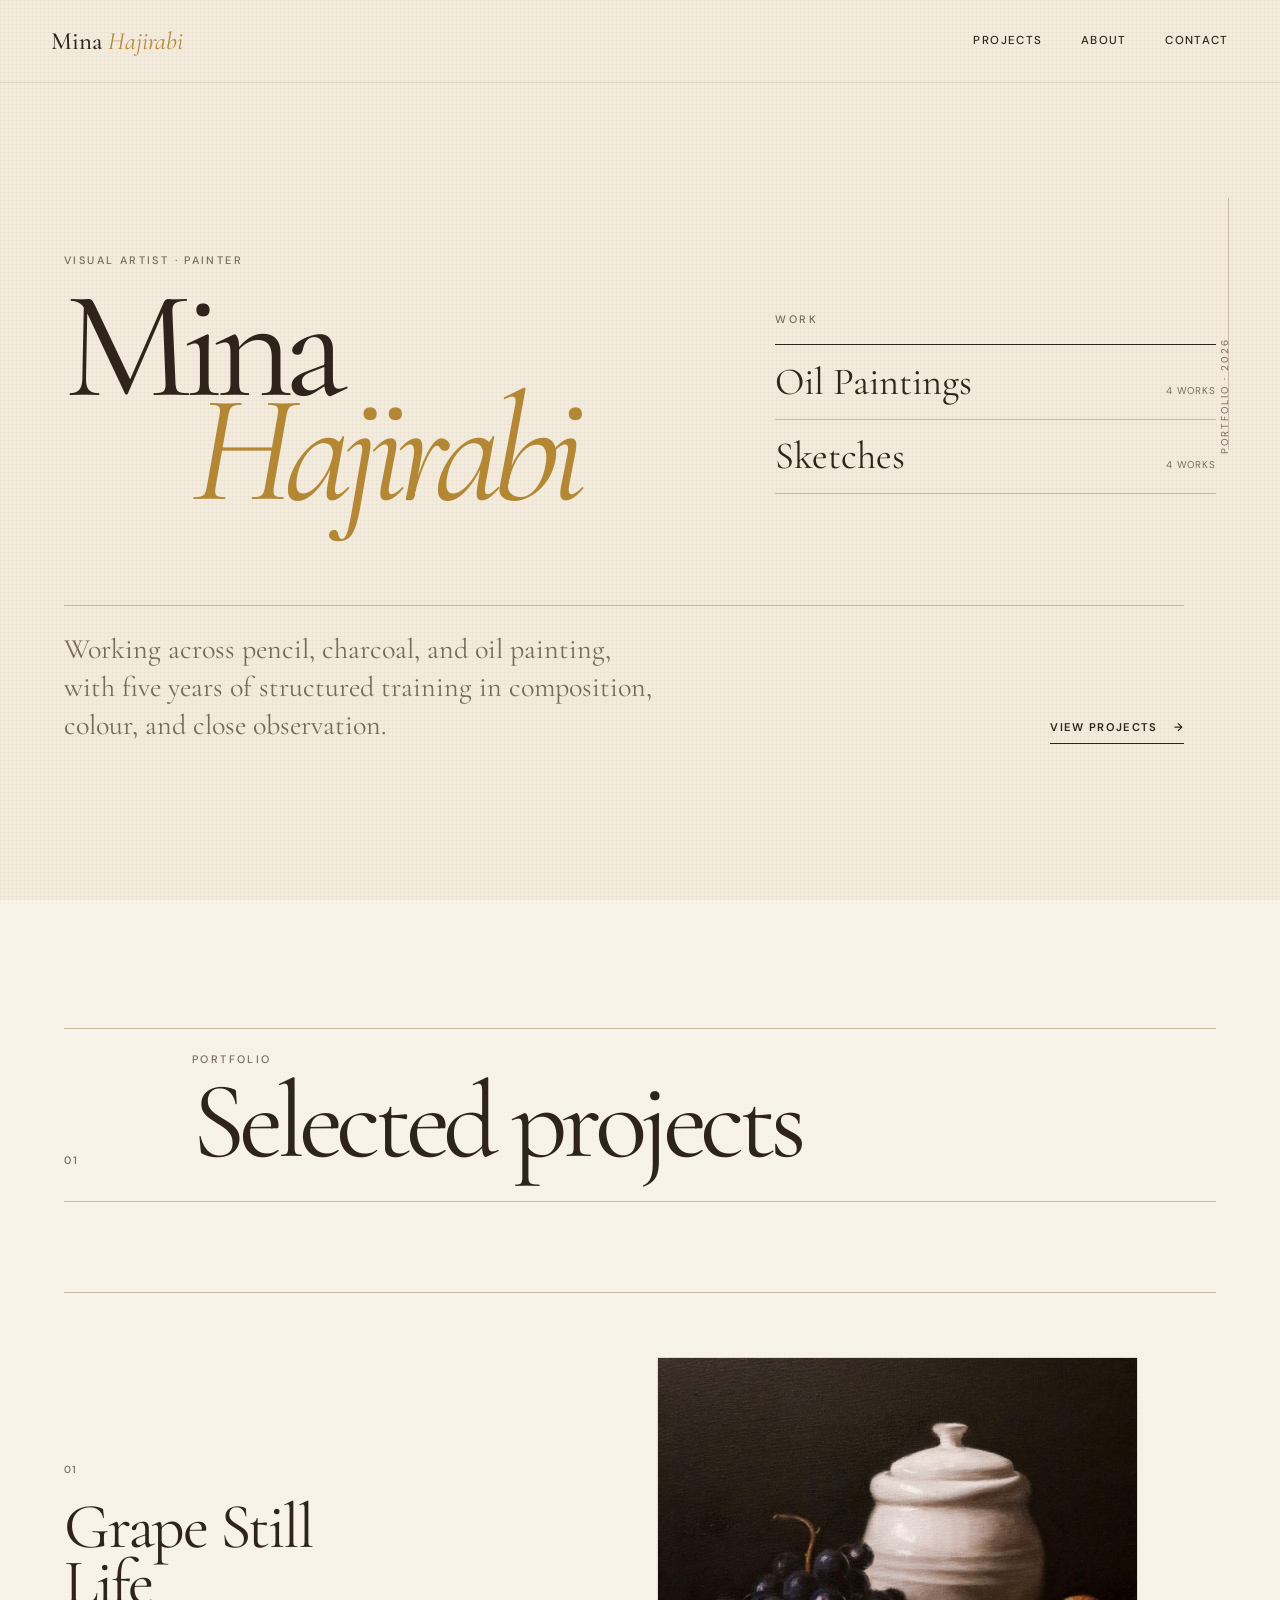
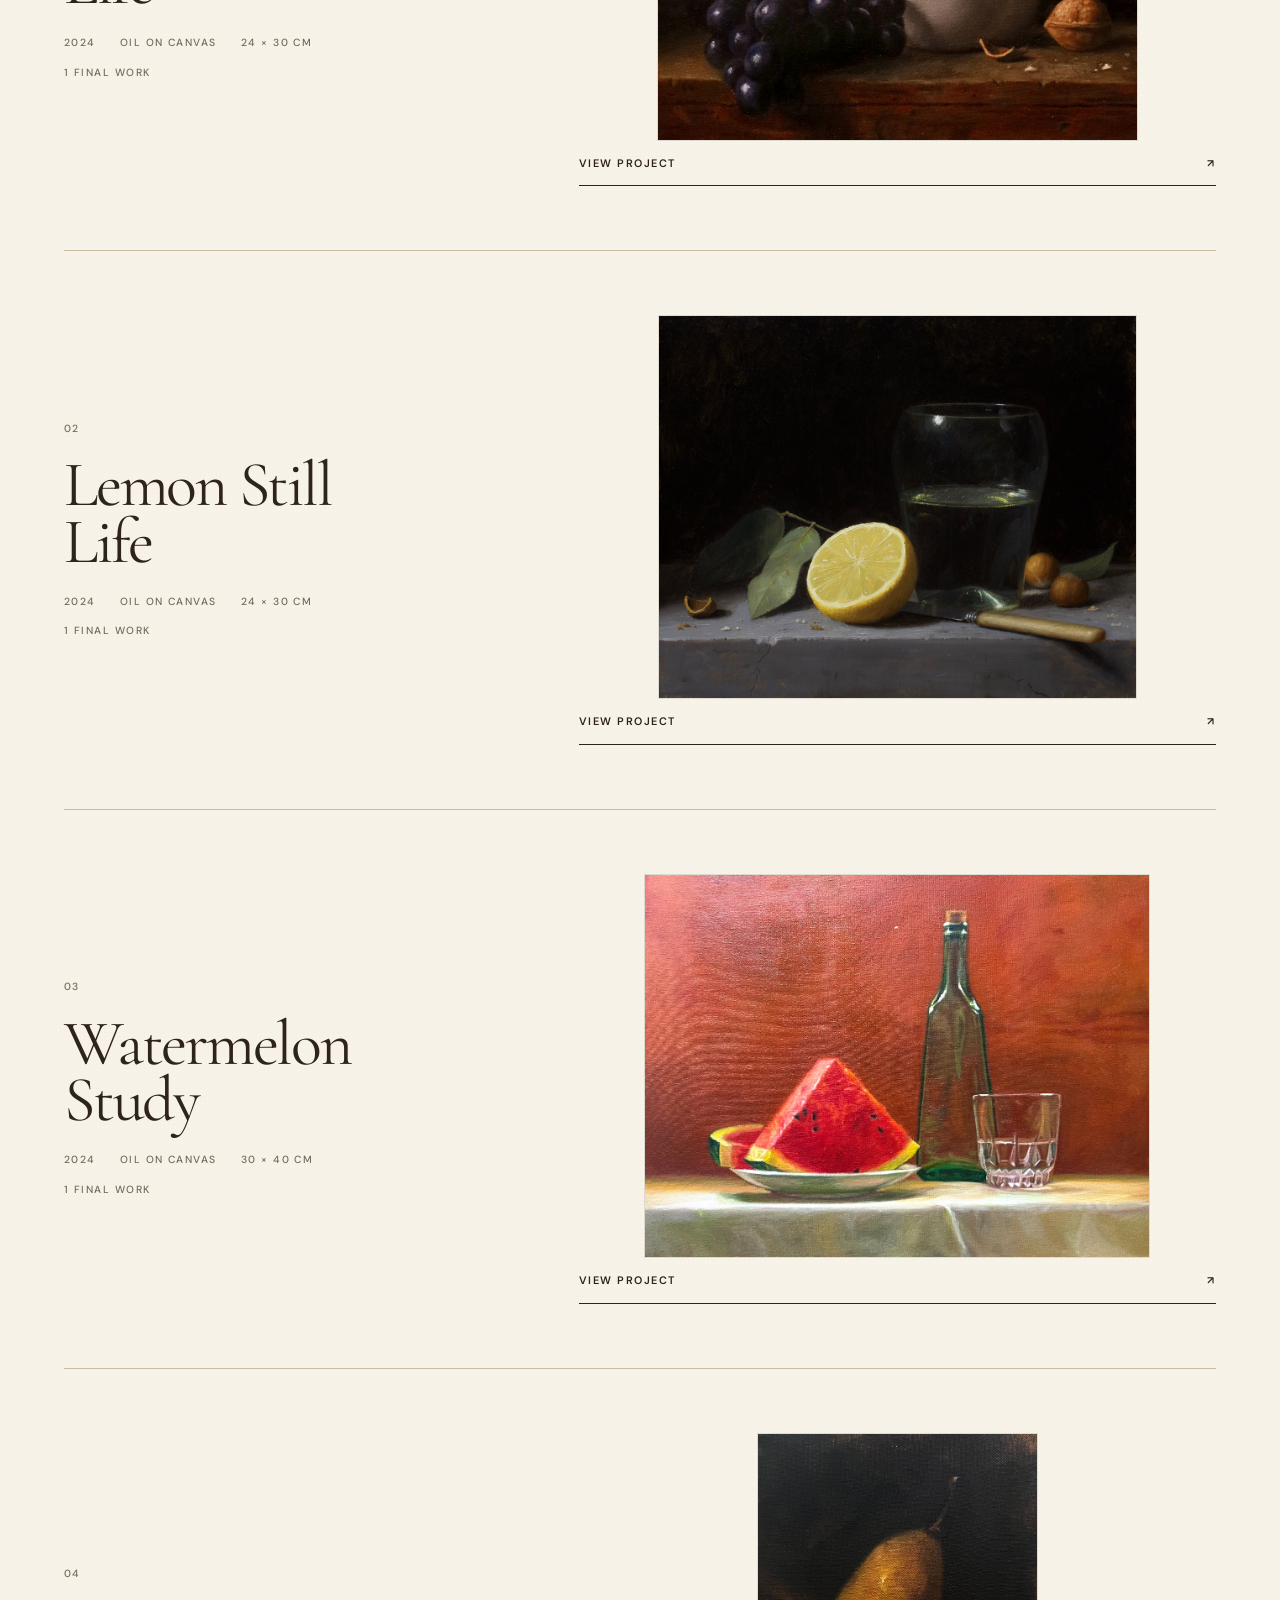
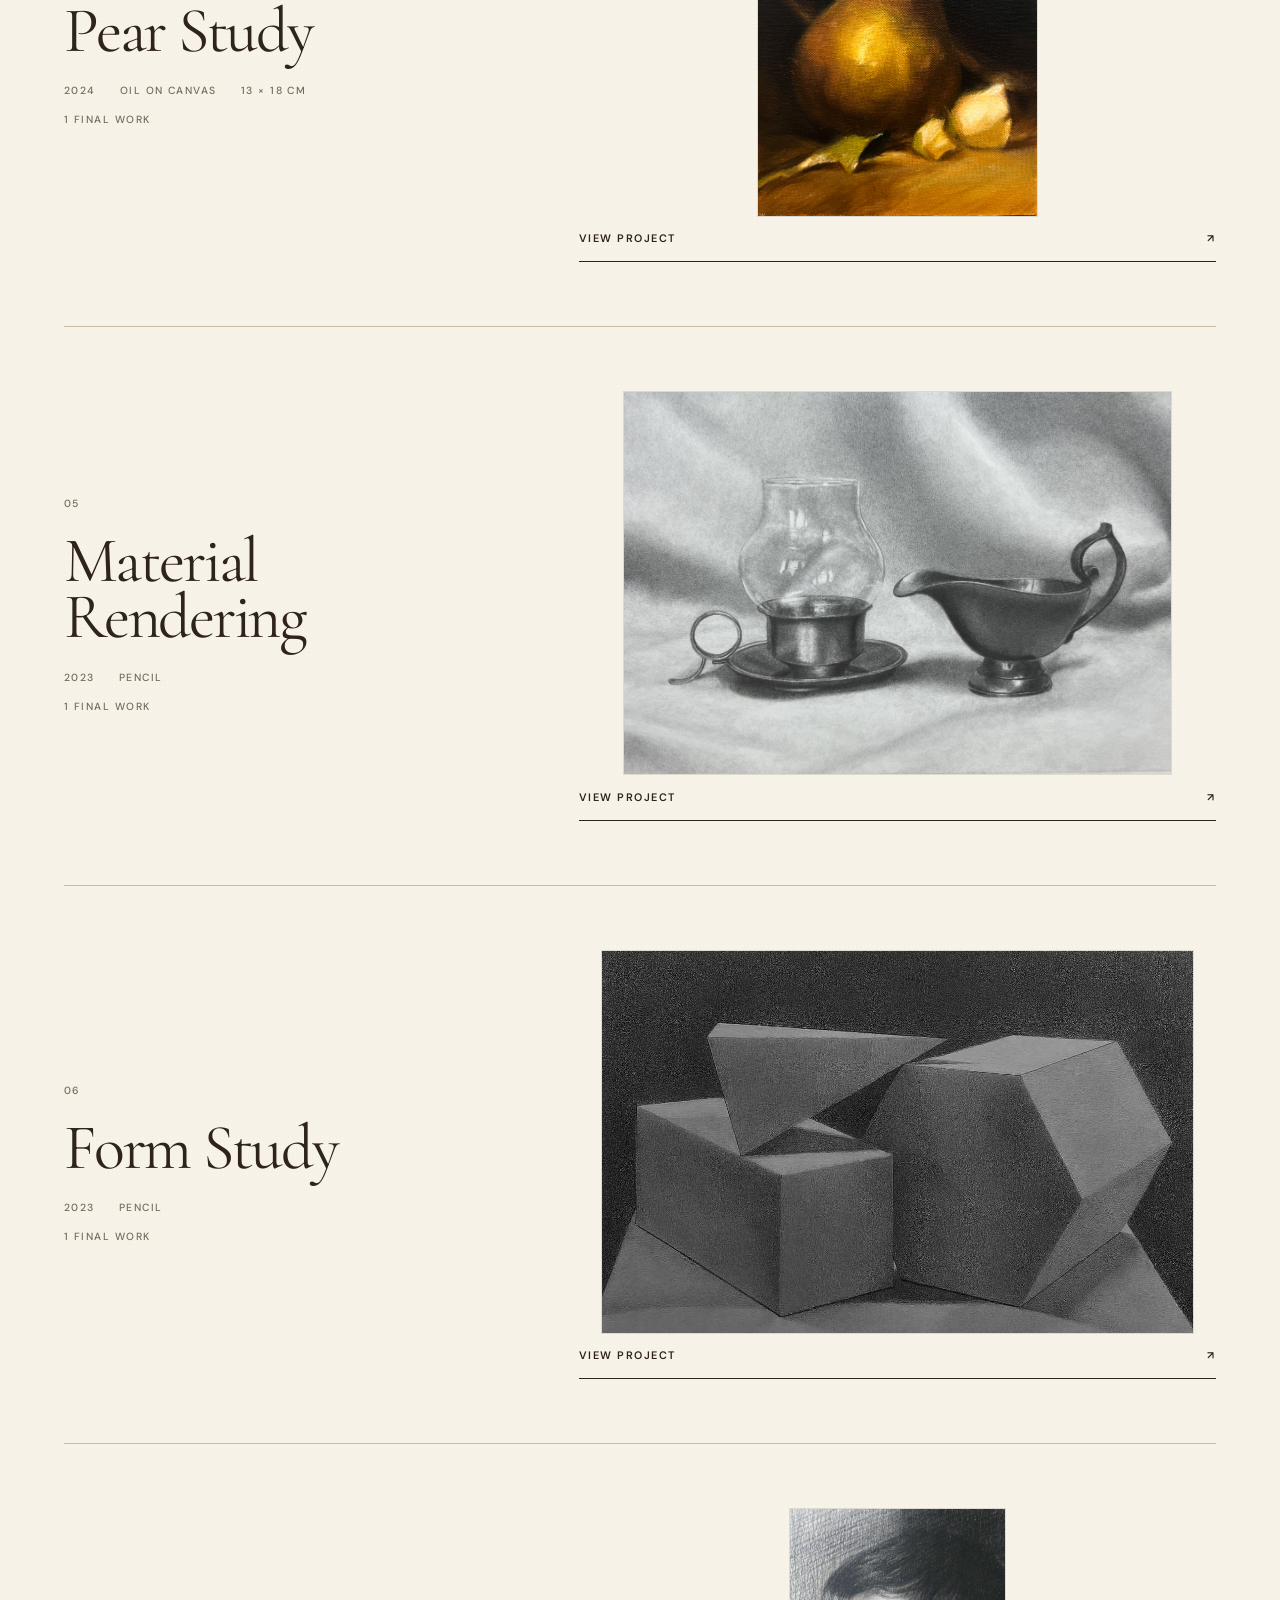
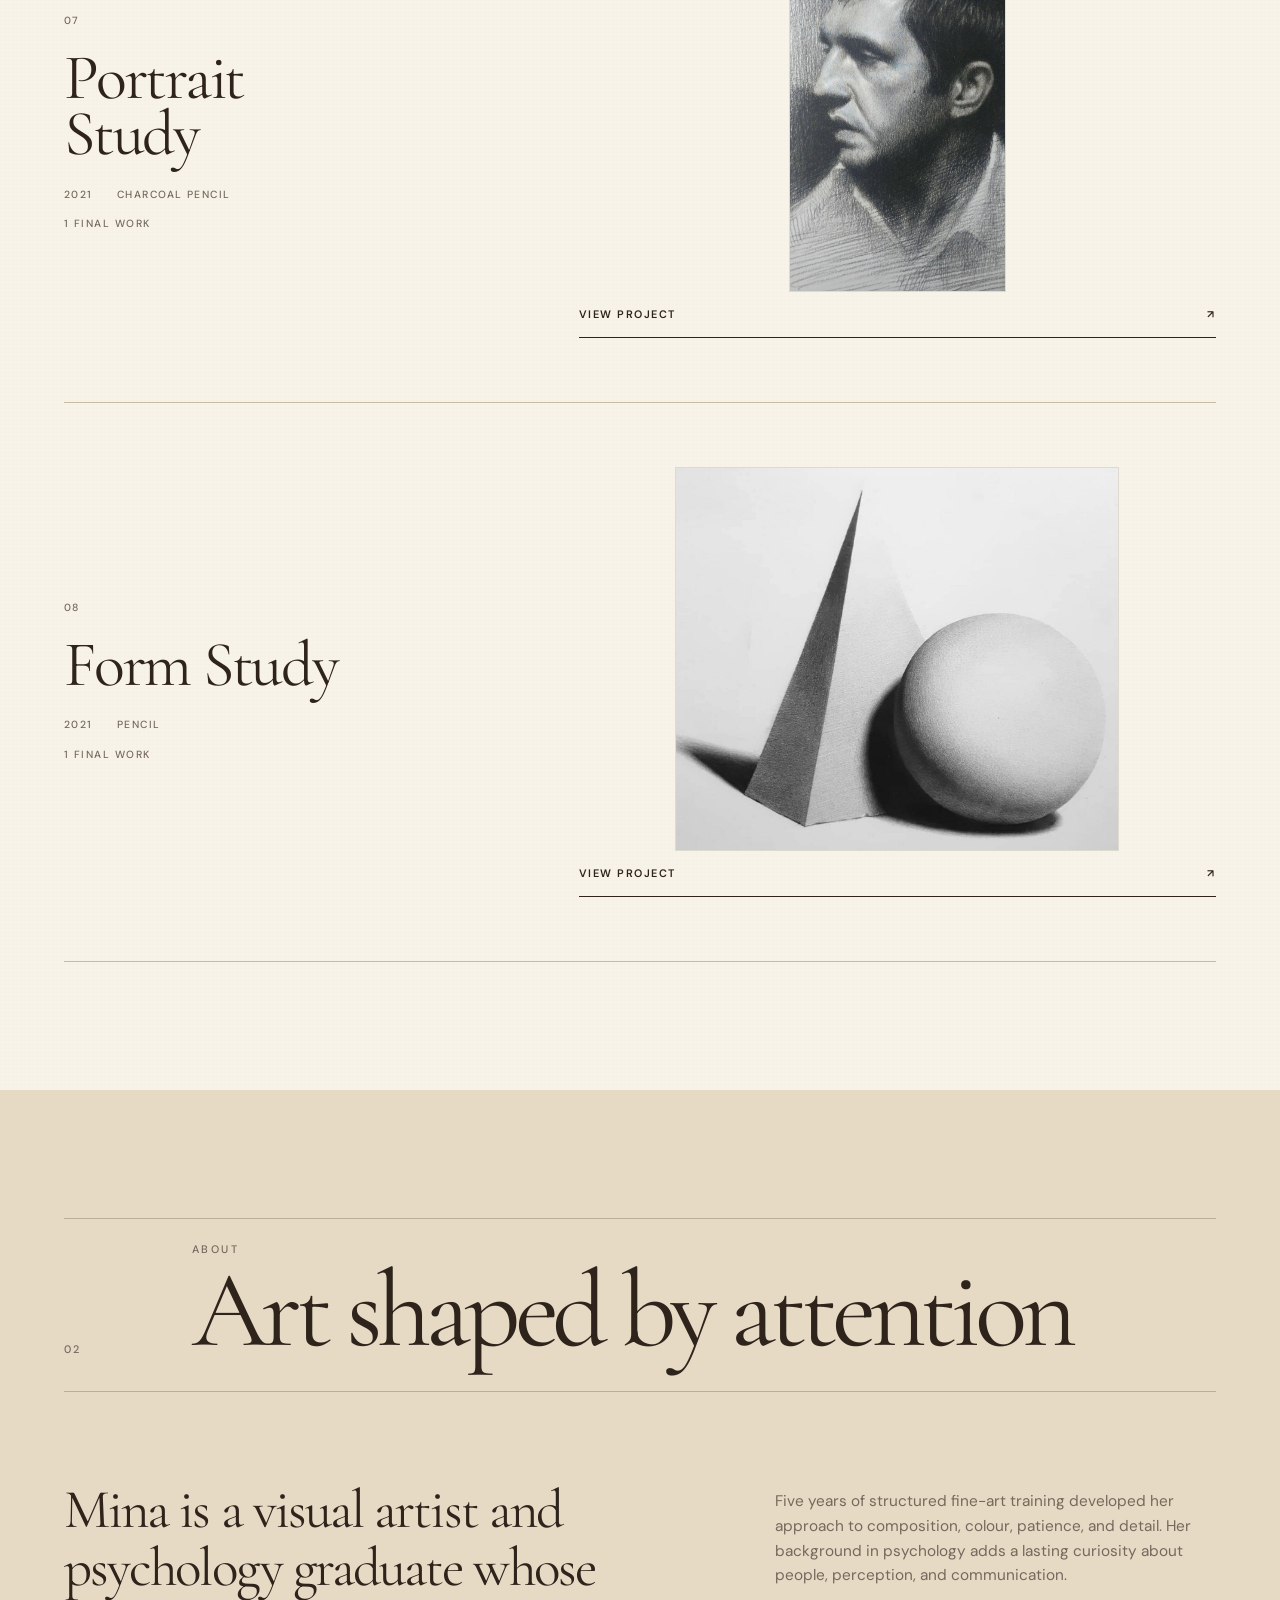
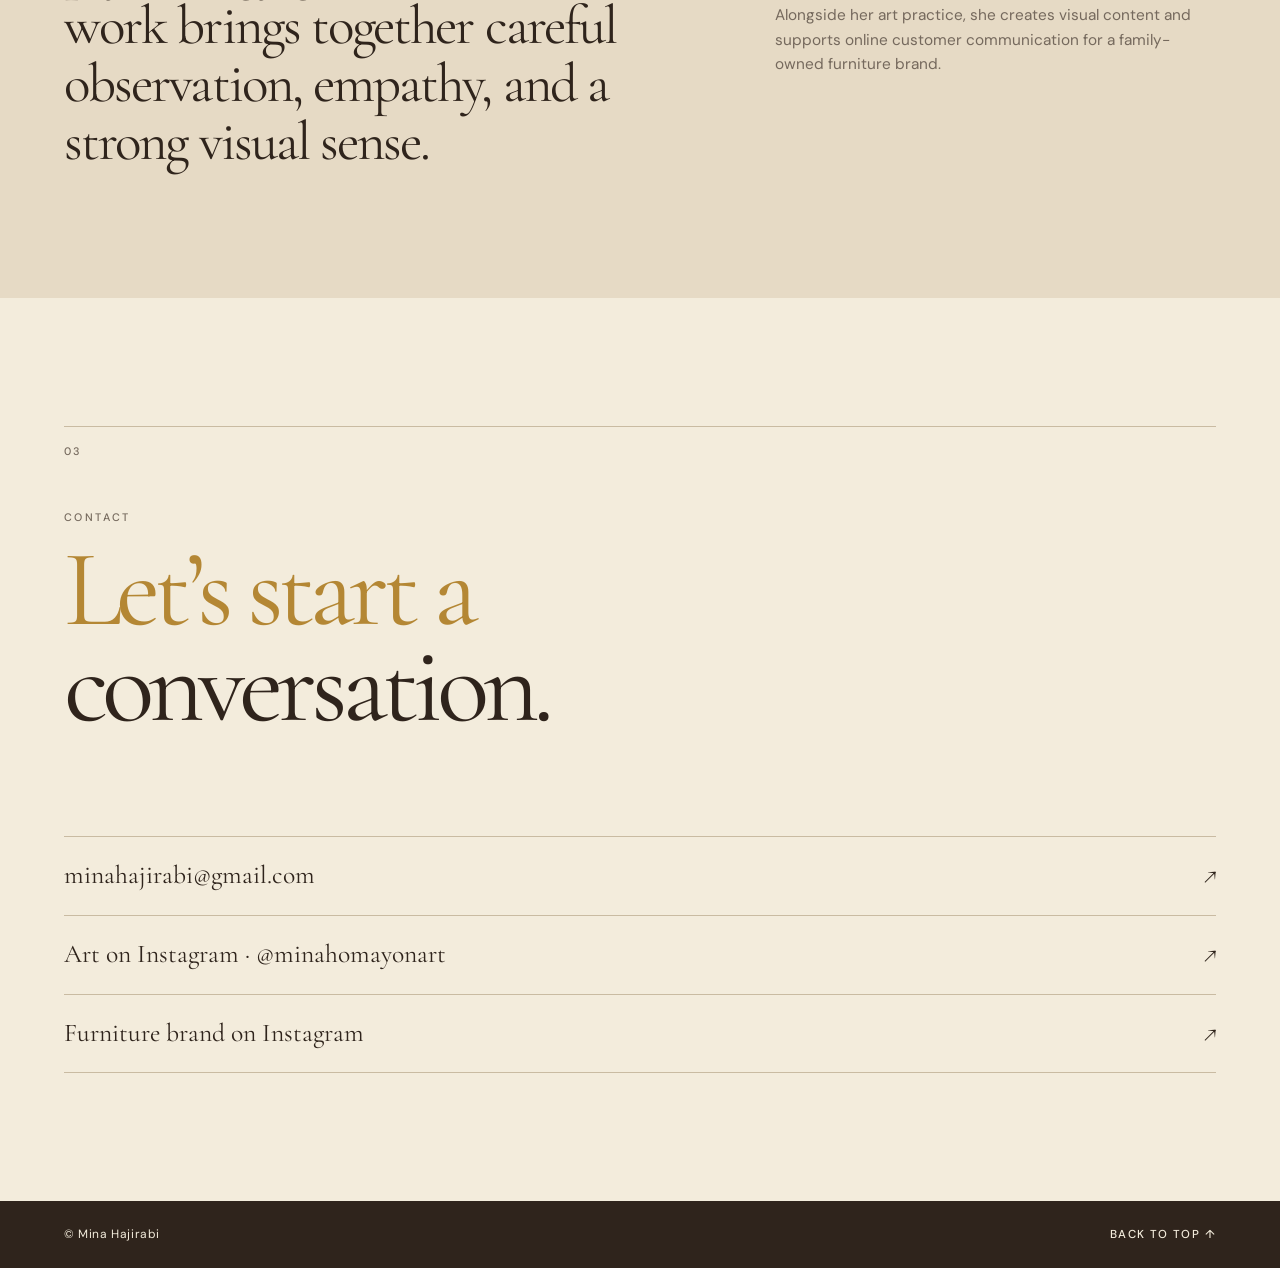
==== commit 3f443981: "updated the order and size" ====
--- a/index.html
+++ b/index.html
@@ -36,7 +36,7 @@
 
                 <div class="hero-directory" aria-label="Portfolio directory">
                     <p class="eyebrow">Work</p>
-                    <a href="projects/#oil-detail-study-2024">
+                    <a href="projects/#grape-still-life-2024">
                         <span>Oil Paintings</span>
                         <small>4 works</small>
                     </a>
@@ -65,9 +65,54 @@
             </div>
 
             <div class="projects-list">
+                <article class="project" id="grape-still-life-2024">
+                    <div class="project-info">
+                        <p class="project-number">01</p>
+                        <h3>Grape Still Life</h3>
+                        <p class="project-meta"><span>2024</span><span>Oil on canvas</span><span>24 × 30 cm</span></p>
+                        <p class="project-count">1 final work</p>
+                    </div>
+                    <a class="project-cover" href="projects/#grape-still-life-2024">
+                        <span class="project-cover-frame">
+                            <img src="projects/grape-still-life-2024/final.jpg" alt="Completed oil still life with grapes, a white vessel, and a walnut" width="2400" height="1912" loading="lazy" decoding="async">
+                        </span>
+                        <span class="project-open">View project <span aria-hidden="true">↗</span></span>
+                    </a>
+                </article>
+
+                <article class="project" id="lemon-still-life-2024">
+                    <div class="project-info">
+                        <p class="project-number">02</p>
+                        <h3>Lemon Still Life</h3>
+                        <p class="project-meta"><span>2024</span><span>Oil on canvas</span><span>24 × 30 cm</span></p>
+                        <p class="project-count">1 final work</p>
+                    </div>
+                    <a class="project-cover" href="projects/#lemon-still-life-2024">
+                        <span class="project-cover-frame">
+                            <img src="projects/lemon-still-life-2024/final.jpg" alt="Completed oil still life with a lemon, glass, leaves, and paintbrush" width="2560" height="2048" loading="lazy" decoding="async">
+                        </span>
+                        <span class="project-open">View project <span aria-hidden="true">↗</span></span>
+                    </a>
+                </article>
+
+                <article class="project" id="oil-artwork-study-2024">
+                    <div class="project-info">
+                        <p class="project-number">03</p>
+                        <h3>Watermelon Study</h3>
+                        <p class="project-meta"><span>2024</span><span>Oil on canvas</span><span>30 × 40 cm</span></p>
+                        <p class="project-count">1 final work</p>
+                    </div>
+                    <a class="project-cover" href="projects/#oil-artwork-study-2024">
+                        <span class="project-cover-frame">
+                            <img src="projects/oil-artwork-study-2024/final.jpg" alt="Completed oil still-life study with watermelon, bottle, and glass" width="2400" height="1818" loading="lazy" decoding="async">
+                        </span>
+                        <span class="project-open">View project <span aria-hidden="true">↗</span></span>
+                    </a>
+                </article>
+
                 <article class="project" id="oil-detail-study-2024">
                     <div class="project-info">
-                        <p class="project-number">01</p>
+                        <p class="project-number">04</p>
                         <h3>Pear Study</h3>
                         <p class="project-meta"><span>2024</span><span>Oil on canvas</span><span>13 × 18 cm</span></p>
                         <p class="project-count">1 final work</p>
@@ -75,51 +120,6 @@
                     <a class="project-cover" href="projects/#oil-detail-study-2024">
                         <span class="project-cover-frame">
                             <img src="projects/oil-detail-study-2024/final.jpg" alt="Completed oil study of a pear and folded paper forms" width="1750" height="2400" loading="lazy" decoding="async">
-                        </span>
-                        <span class="project-open">View project <span aria-hidden="true">↗</span></span>
-                    </a>
-                </article>
-
-                <article class="project" id="oil-artwork-study-2024">
-                    <div class="project-info">
-                        <p class="project-number">02</p>
-                        <h3>Watermelon Study</h3>
-                        <p class="project-meta"><span>2024</span><span>Oil on canvas</span><span>30 × 40 cm</span></p>
-                        <p class="project-count">1 final work</p>
-                    </div>
-                    <a class="project-cover" href="projects/#oil-artwork-study-2024">
-                        <span class="project-cover-frame">
-                            <img src="projects/oil-artwork-study-2024/final.jpg" alt="Completed oil still-life study with watermelon, bottle, and glass" width="2400" height="1818" loading="lazy" decoding="async">
-                        </span>
-                        <span class="project-open">View project <span aria-hidden="true">↗</span></span>
-                    </a>
-                </article>
-
-                <article class="project" id="grape-still-life-2024">
-                    <div class="project-info">
-                        <p class="project-number">03</p>
-                        <h3>Grape Still Life</h3>
-                        <p class="project-meta"><span>2024</span><span>Oil on canvas</span><span>24 × 30 cm</span></p>
-                        <p class="project-count">1 final work</p>
-                    </div>
-                    <a class="project-cover" href="projects/#grape-still-life-2024">
-                        <span class="project-cover-frame">
-                            <img src="projects/grape-still-life-2024/final.jpg" alt="Completed oil still life with grapes, a white vessel, and a walnut" width="2400" height="1912" loading="lazy" decoding="async">
-                        </span>
-                        <span class="project-open">View project <span aria-hidden="true">↗</span></span>
-                    </a>
-                </article>
-
-                <article class="project" id="lemon-still-life-2024">
-                    <div class="project-info">
-                        <p class="project-number">04</p>
-                        <h3>Lemon Still Life</h3>
-                        <p class="project-meta"><span>2024</span><span>Oil on canvas</span><span>24 × 30 cm</span></p>
-                        <p class="project-count">1 final work</p>
-                    </div>
-                    <a class="project-cover" href="projects/#lemon-still-life-2024">
-                        <span class="project-cover-frame">
-                            <img src="projects/lemon-still-life-2024/final.jpg" alt="Completed oil still life with a lemon, glass, leaves, and paintbrush" width="2560" height="2048" loading="lazy" decoding="async">
                         </span>
                         <span class="project-open">View project <span aria-hidden="true">↗</span></span>
                     </a>
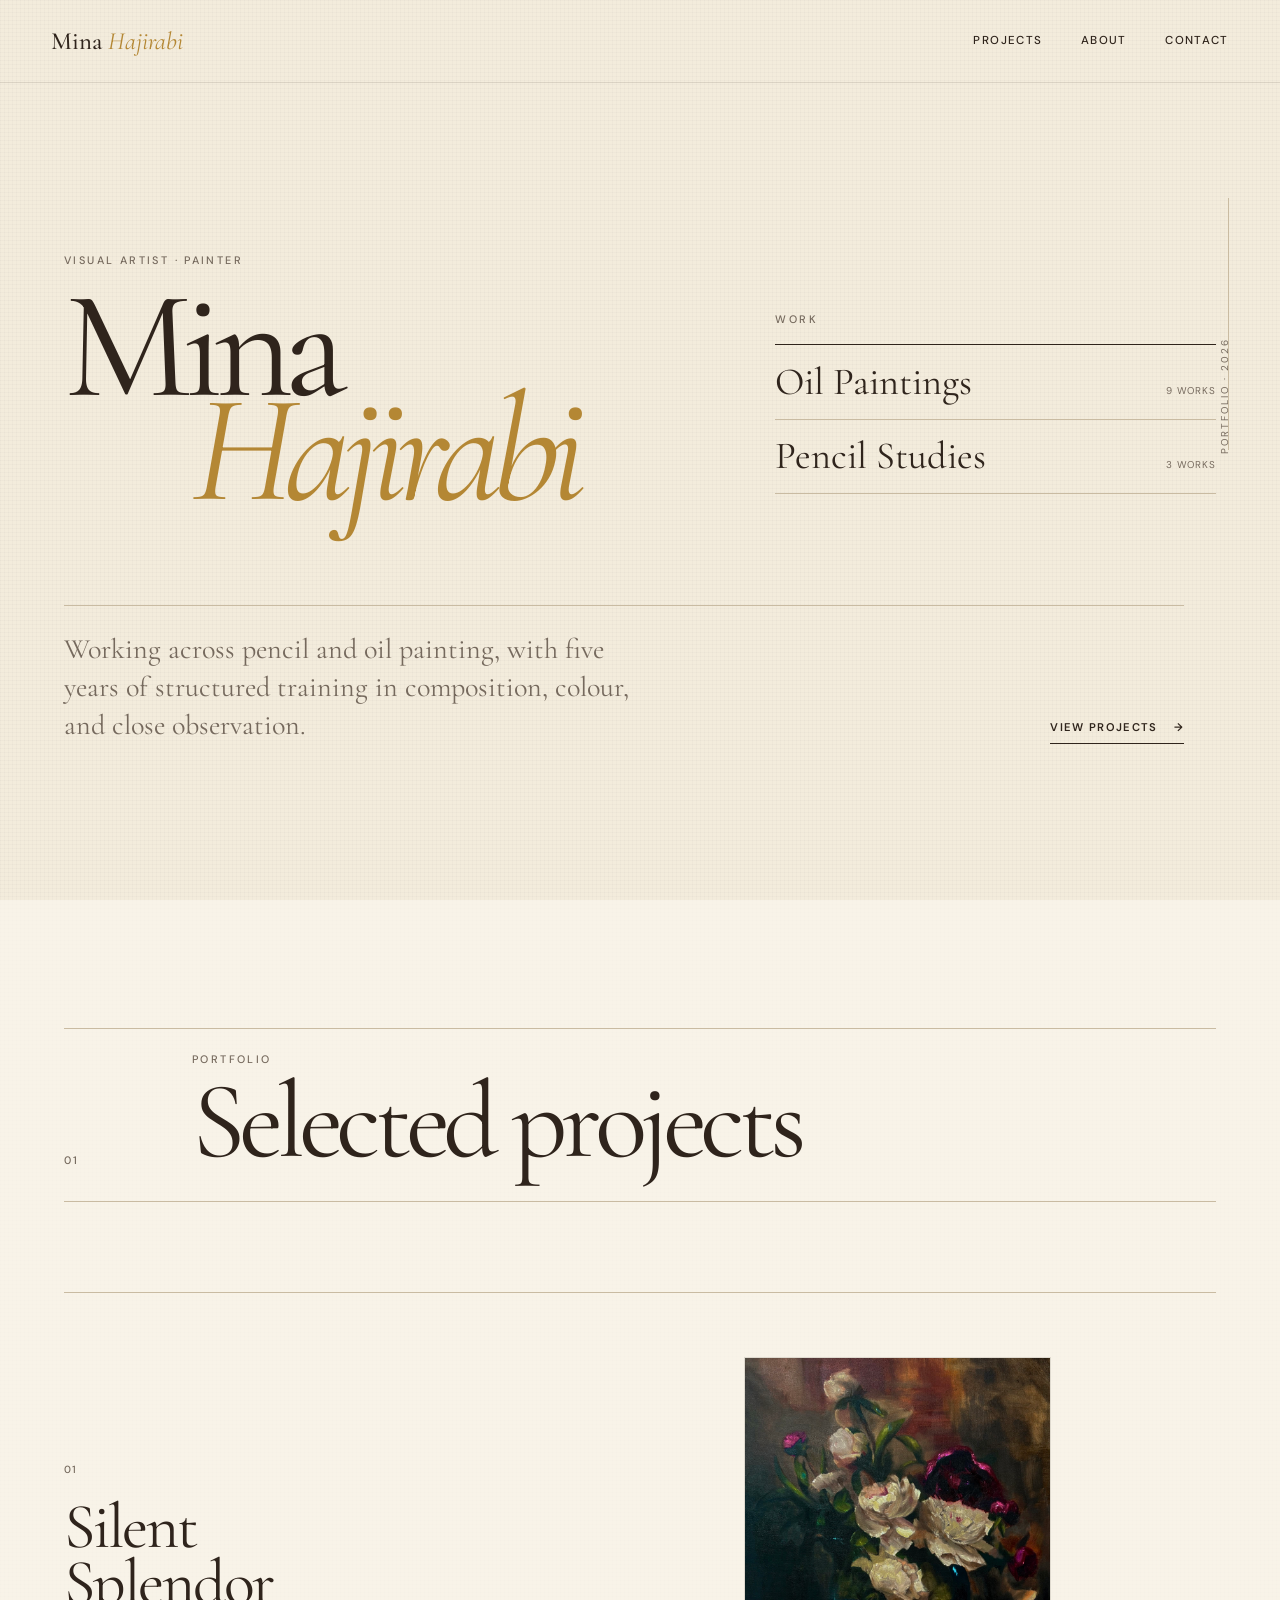
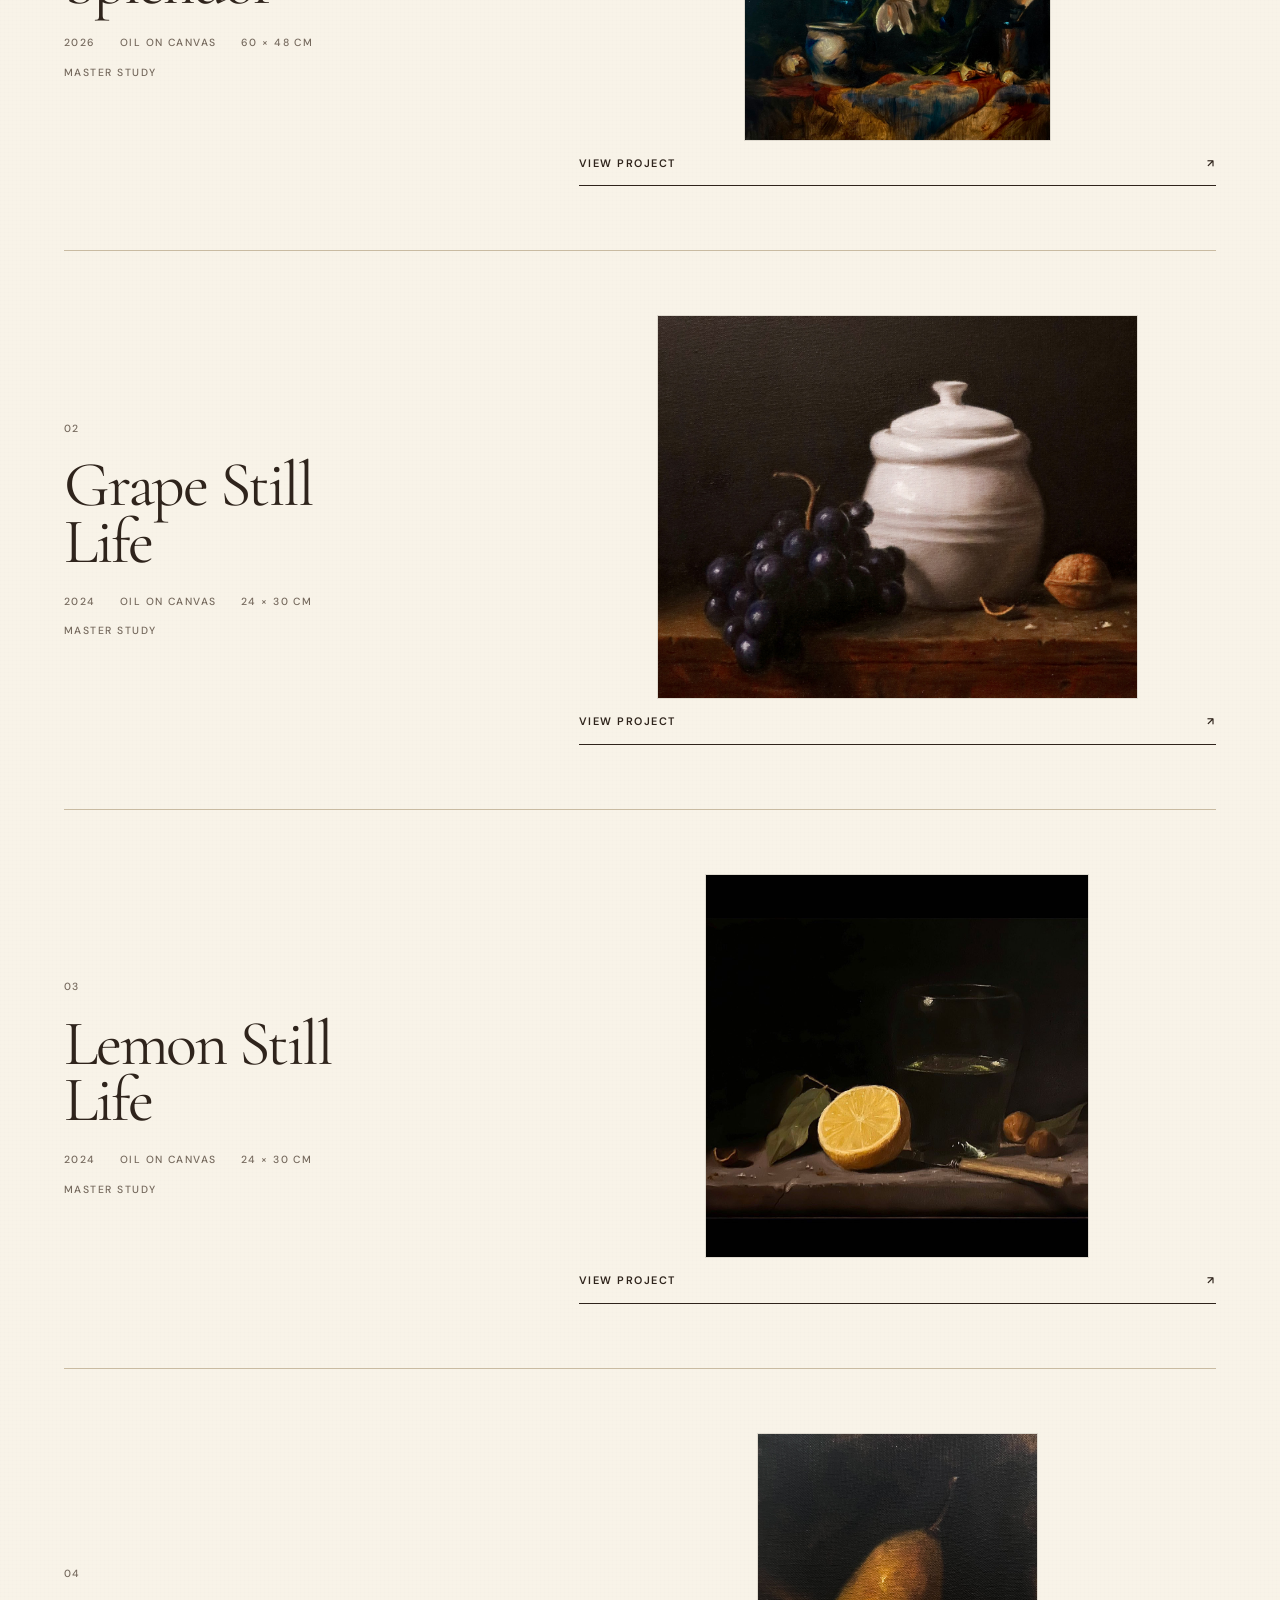
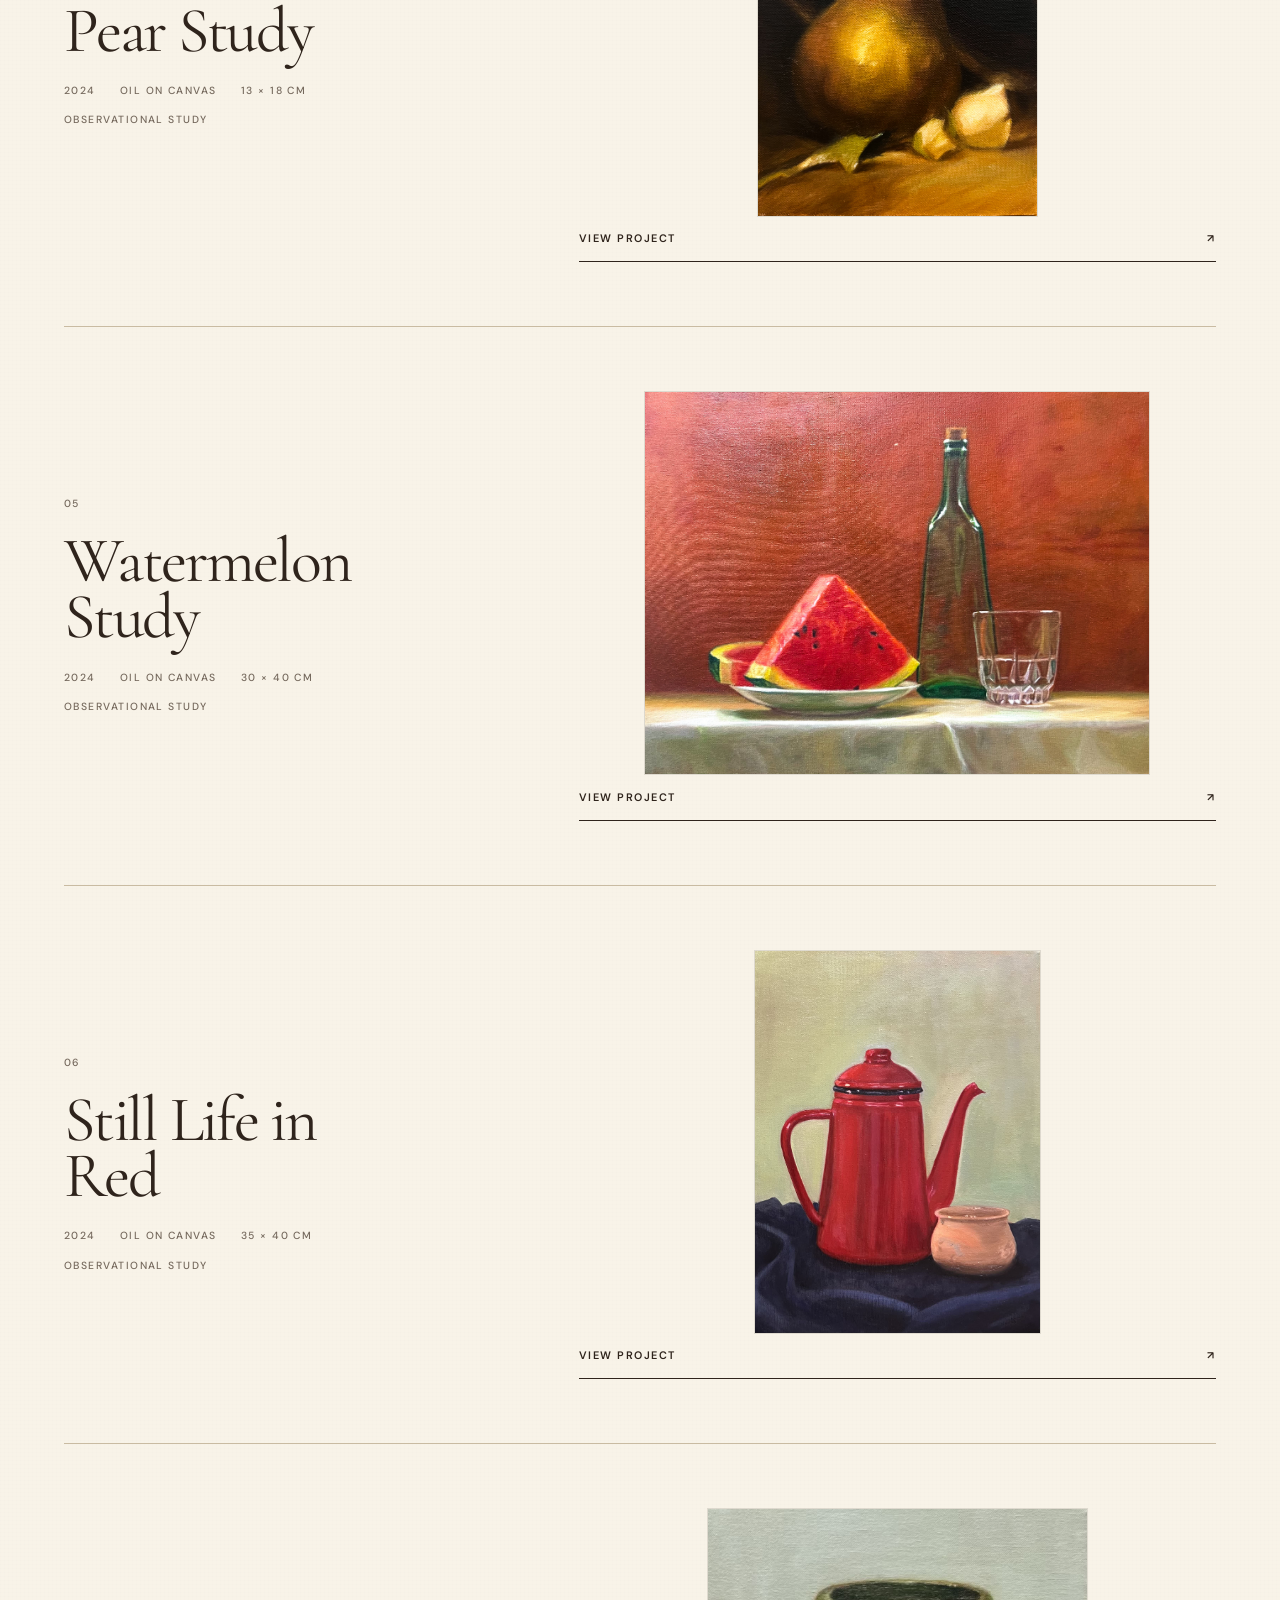
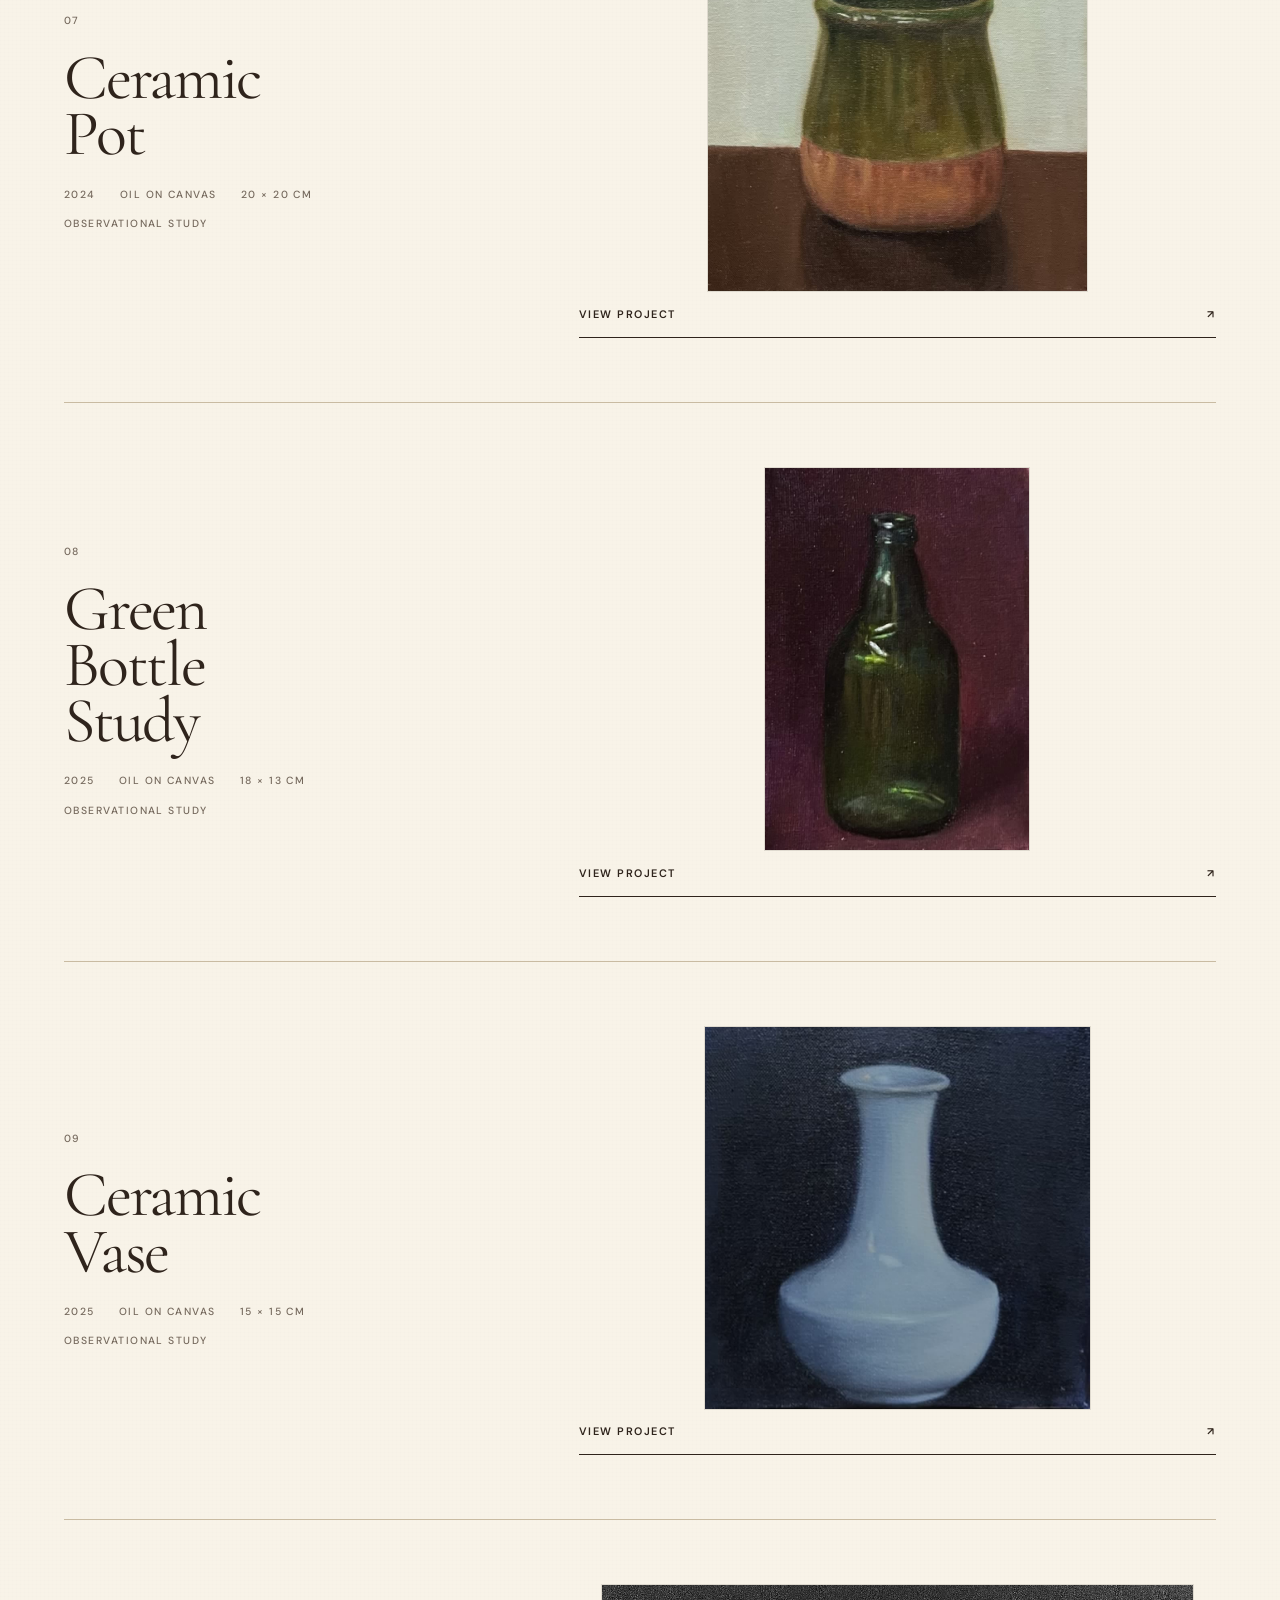
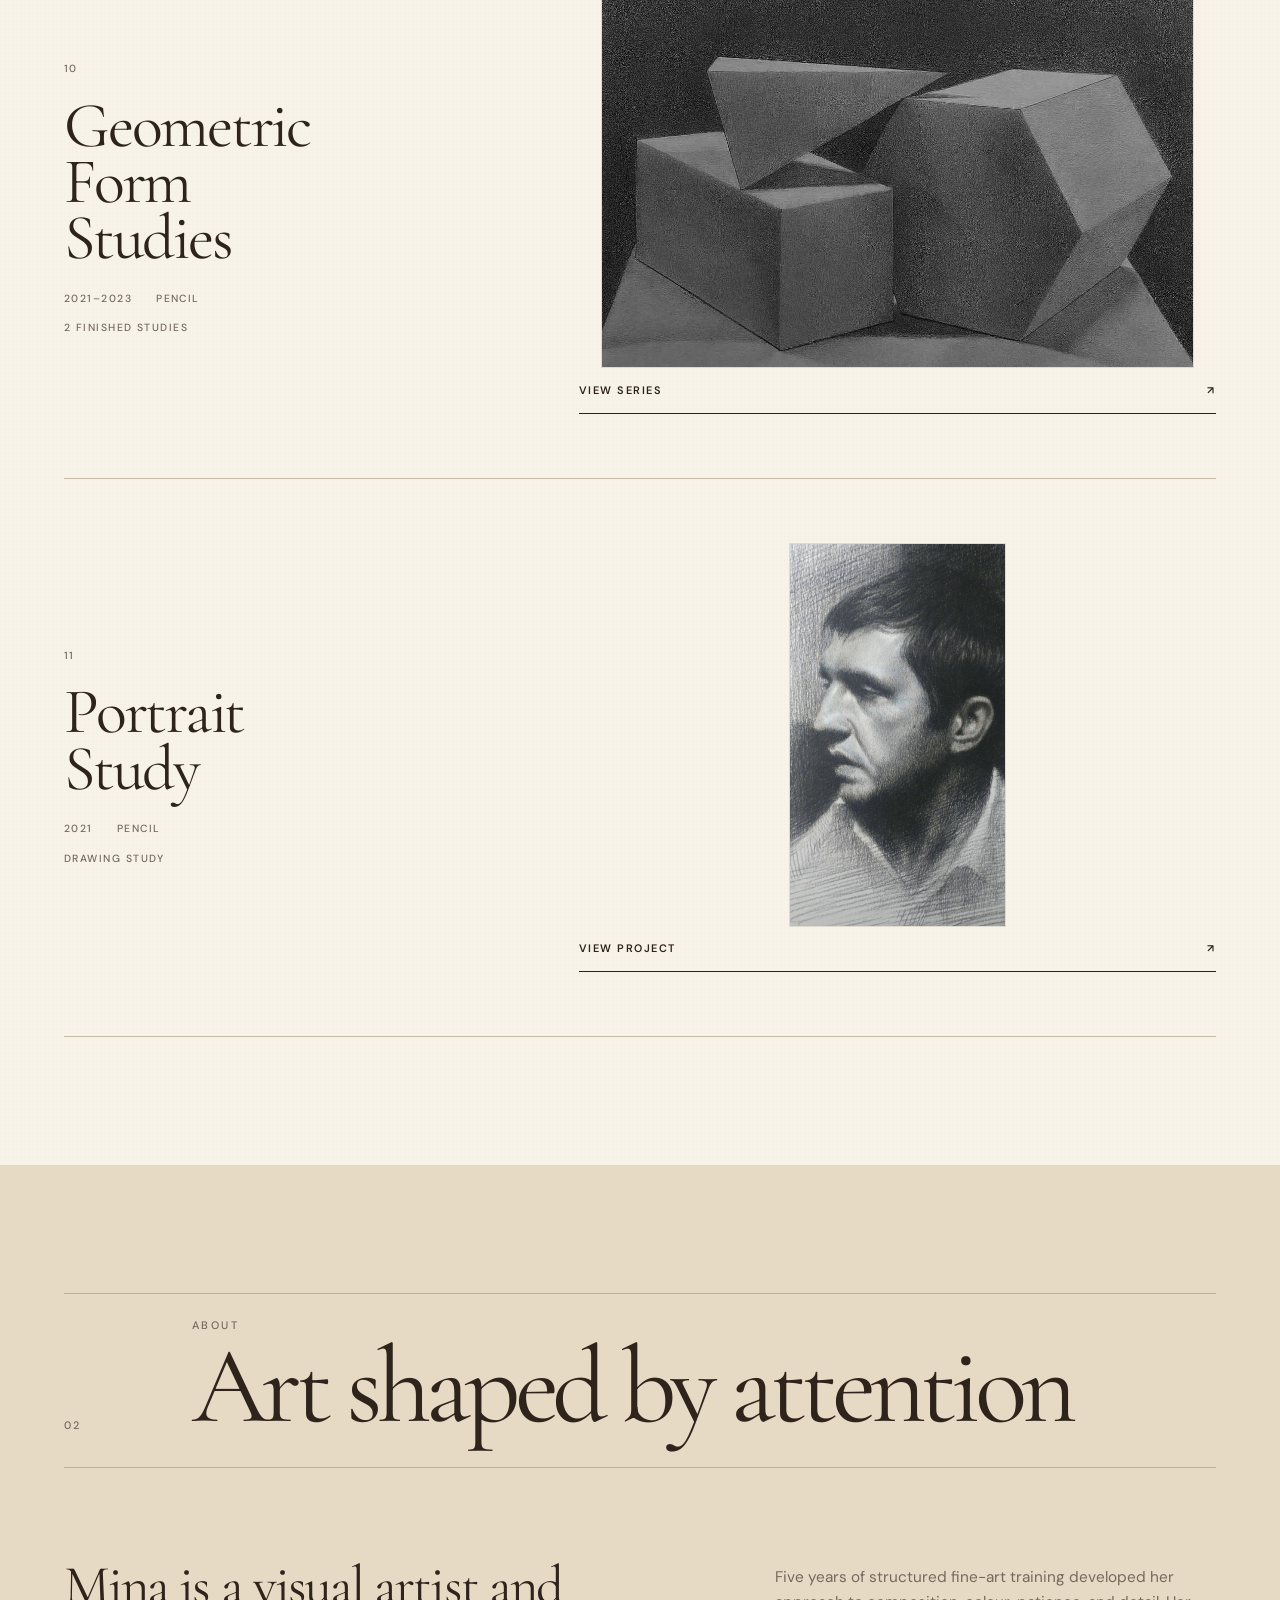
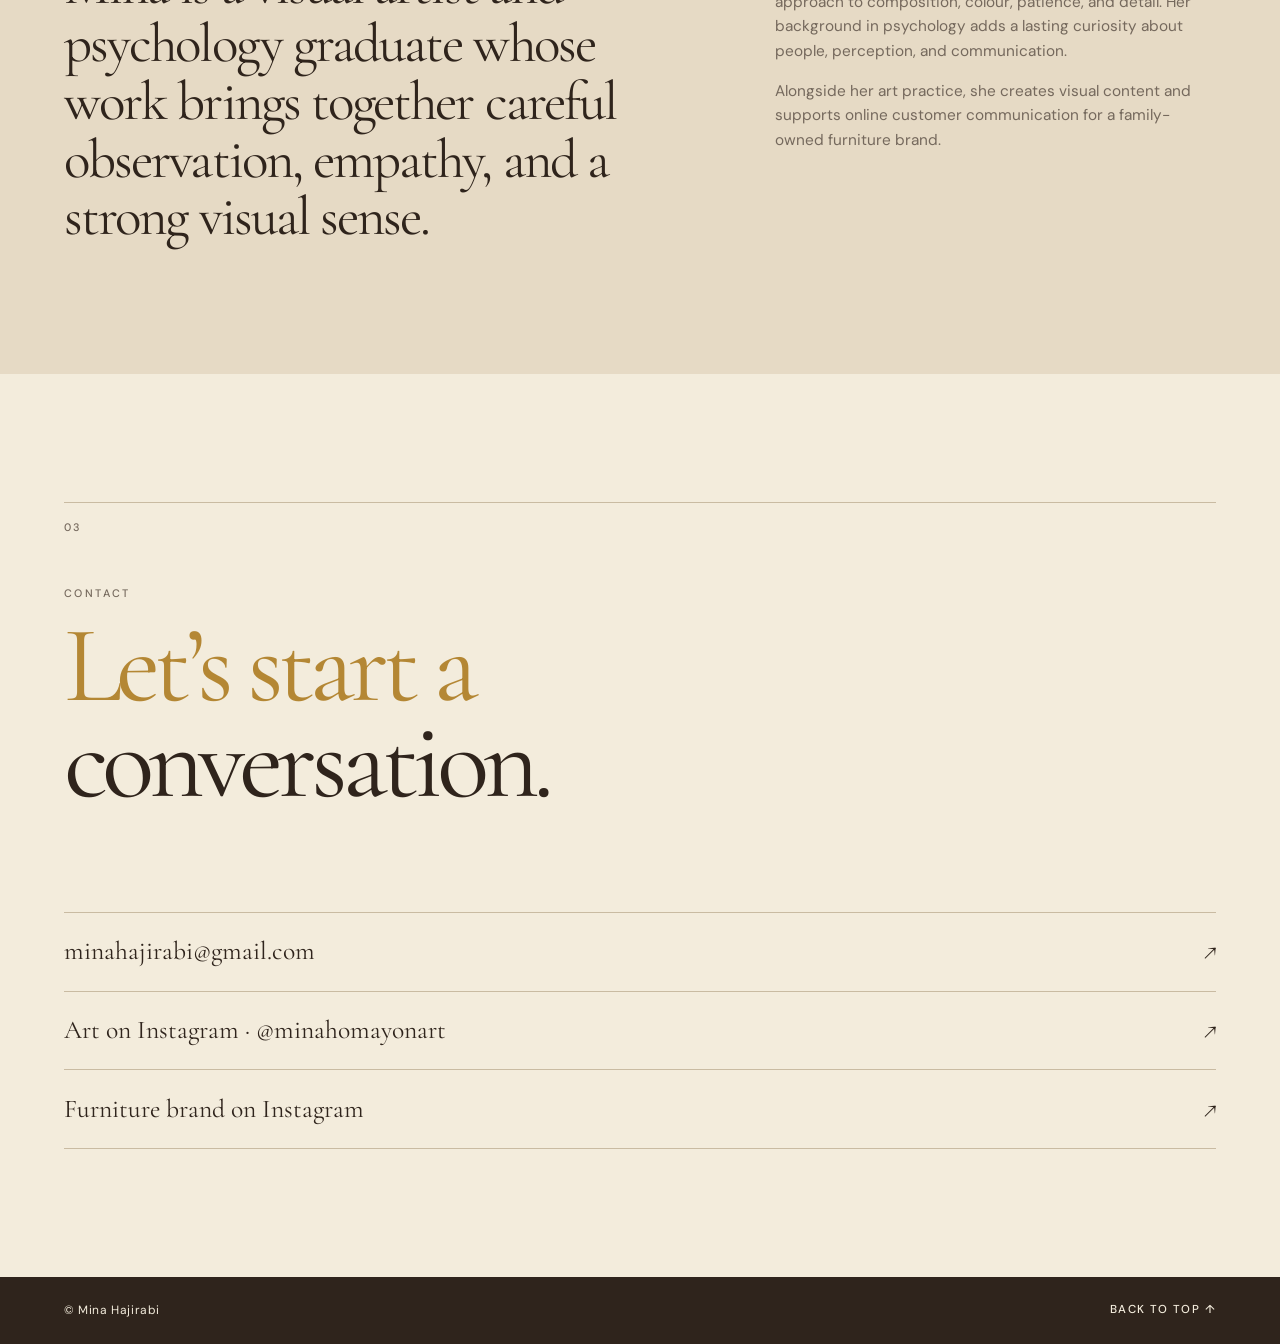
==== commit 2087a2cd: "updated the website" ====
--- a/index.html
+++ b/index.html
@@ -3,16 +3,17 @@
 <head>
     <meta charset="utf-8">
     <meta name="viewport" content="width=device-width, initial-scale=1">
-    <meta name="description" content="The art portfolio of Mina Hajirabi, featuring pencil, charcoal, and oil-painting work.">
+    <meta name="description" content="Selected oil paintings and pencil studies by visual artist Mina Hajirabi, created between 2021 and 2026.">
     <meta name="theme-color" content="#f3ecdc">
     <meta property="og:type" content="website">
-    <meta property="og:title" content="Mina Hajirabi | Art &amp; Creative Portfolio">
-    <meta property="og:description" content="Pencil, charcoal, oil painting, and visual work by Mina Hajirabi.">
+    <meta property="og:title" content="Mina Hajirabi | Art Portfolio">
+    <meta property="og:description" content="Selected oil paintings and pencil studies by Mina Hajirabi, created between 2021 and 2026.">
     <meta property="og:url" content="https://minahajirabi.github.io/">
-    <title>Mina Hajirabi | Art &amp; Creative Portfolio</title>
+    <meta property="og:image" content="https://minahajirabi.github.io/projects/silent-splendor-2026/final.jpg">
+    <title>Mina Hajirabi | Art Portfolio</title>
     <link rel="canonical" href="https://minahajirabi.github.io/">
     <link rel="icon" href="favicon.svg" type="image/svg+xml">
-    <link rel="stylesheet" href="styles.css?v=20260824-1">
+    <link rel="stylesheet" href="styles.css?v=20260830-1">
 </head>
 <body>
     <a class="skip-link" href="#main-content">Skip to content</a>
@@ -36,19 +37,19 @@
 
                 <div class="hero-directory" aria-label="Portfolio directory">
                     <p class="eyebrow">Work</p>
-                    <a href="projects/#grape-still-life-2024">
+                    <a href="projects/#silent-splendor-2026">
                         <span>Oil Paintings</span>
-                        <small>4 works</small>
-                    </a>
-                    <a href="projects/#material-rendering-2023">
-                        <span>Sketches</span>
-                        <small>4 works</small>
+                        <small>9 works</small>
+                    </a>
+                    <a href="projects/#geometric-form-studies-2021-2023">
+                        <span>Pencil Studies</span>
+                        <small>3 works</small>
                     </a>
                 </div>
             </div>
             <div class="hero-footer">
                 <p class="hero-intro">
-                    Working across pencil, charcoal, and oil painting, with five years of
+                    Working across pencil and oil painting, with five years of
                     structured training in composition, colour, and close observation.
                 </p>
                 <a class="round-link" href="projects/" aria-label="View all projects">View projects <span aria-hidden="true">→</span></a>
@@ -65,16 +66,31 @@
             </div>
 
             <div class="projects-list">
+                <article class="project" id="silent-splendor-2026">
+                    <div class="project-info">
+                        <p class="project-number">01</p>
+                        <h3>Silent Splendor</h3>
+                        <p class="project-meta"><span>2026</span><span>Oil on canvas</span><span>60 × 48 cm</span></p>
+                        <p class="project-count">Master study</p>
+                    </div>
+                    <a class="project-cover" href="projects/#silent-splendor-2026">
+                        <span class="project-cover-frame">
+                            <img src="projects/silent-splendor-2026/final.jpg" alt="Oil master study of pale and burgundy flowers arranged in vessels" width="1916" height="2400" decoding="async">
+                        </span>
+                        <span class="project-open">View project <span aria-hidden="true">↗</span></span>
+                    </a>
+                </article>
+
                 <article class="project" id="grape-still-life-2024">
                     <div class="project-info">
-                        <p class="project-number">01</p>
+                        <p class="project-number">02</p>
                         <h3>Grape Still Life</h3>
                         <p class="project-meta"><span>2024</span><span>Oil on canvas</span><span>24 × 30 cm</span></p>
-                        <p class="project-count">1 final work</p>
+                        <p class="project-count">Master study</p>
                     </div>
                     <a class="project-cover" href="projects/#grape-still-life-2024">
                         <span class="project-cover-frame">
-                            <img src="projects/grape-still-life-2024/final.jpg" alt="Completed oil still life with grapes, a white vessel, and a walnut" width="2400" height="1912" loading="lazy" decoding="async">
+                            <img src="projects/grape-still-life-2024/final.jpg" alt="Oil master study with grapes, a pale ceramic vessel, and a walnut" width="2400" height="1912" loading="lazy" decoding="async">
                         </span>
                         <span class="project-open">View project <span aria-hidden="true">↗</span></span>
                     </a>
@@ -82,104 +98,134 @@
 
                 <article class="project" id="lemon-still-life-2024">
                     <div class="project-info">
-                        <p class="project-number">02</p>
+                        <p class="project-number">03</p>
                         <h3>Lemon Still Life</h3>
                         <p class="project-meta"><span>2024</span><span>Oil on canvas</span><span>24 × 30 cm</span></p>
-                        <p class="project-count">1 final work</p>
+                        <p class="project-count">Master study</p>
                     </div>
                     <a class="project-cover" href="projects/#lemon-still-life-2024">
                         <span class="project-cover-frame">
-                            <img src="projects/lemon-still-life-2024/final.jpg" alt="Completed oil still life with a lemon, glass, leaves, and paintbrush" width="2560" height="2048" loading="lazy" decoding="async">
-                        </span>
-                        <span class="project-open">View project <span aria-hidden="true">↗</span></span>
-                    </a>
-                </article>
-
-                <article class="project" id="oil-artwork-study-2024">
-                    <div class="project-info">
-                        <p class="project-number">03</p>
-                        <h3>Watermelon Study</h3>
-                        <p class="project-meta"><span>2024</span><span>Oil on canvas</span><span>30 × 40 cm</span></p>
-                        <p class="project-count">1 final work</p>
-                    </div>
-                    <a class="project-cover" href="projects/#oil-artwork-study-2024">
-                        <span class="project-cover-frame">
-                            <img src="projects/oil-artwork-study-2024/final.jpg" alt="Completed oil still-life study with watermelon, bottle, and glass" width="2400" height="1818" loading="lazy" decoding="async">
-                        </span>
-                        <span class="project-open">View project <span aria-hidden="true">↗</span></span>
-                    </a>
-                </article>
-
-                <article class="project" id="oil-detail-study-2024">
+                            <img src="projects/lemon-still-life-2024/final.jpg" alt="Oil master study with a cut lemon, glass, leaves, fruit, and paintbrush" width="1152" height="1152" loading="lazy" decoding="async">
+                        </span>
+                        <span class="project-open">View project <span aria-hidden="true">↗</span></span>
+                    </a>
+                </article>
+
+                <article class="project" id="pear-study-2024">
                     <div class="project-info">
                         <p class="project-number">04</p>
                         <h3>Pear Study</h3>
                         <p class="project-meta"><span>2024</span><span>Oil on canvas</span><span>13 × 18 cm</span></p>
-                        <p class="project-count">1 final work</p>
-                    </div>
-                    <a class="project-cover" href="projects/#oil-detail-study-2024">
-                        <span class="project-cover-frame">
-                            <img src="projects/oil-detail-study-2024/final.jpg" alt="Completed oil study of a pear and folded paper forms" width="1750" height="2400" loading="lazy" decoding="async">
-                        </span>
-                        <span class="project-open">View project <span aria-hidden="true">↗</span></span>
-                    </a>
-                </article>
-
-                <article class="project" id="material-rendering-2023">
+                        <p class="project-count">Observational study</p>
+                    </div>
+                    <a class="project-cover" href="projects/#pear-study-2024">
+                        <span class="project-cover-frame">
+                            <img src="projects/pear-study-2024/final.jpg" alt="Oil study of a pear and pale folded forms emerging from a dark ground" width="1750" height="2400" loading="lazy" decoding="async">
+                        </span>
+                        <span class="project-open">View project <span aria-hidden="true">↗</span></span>
+                    </a>
+                </article>
+
+                <article class="project" id="watermelon-study-2024">
                     <div class="project-info">
                         <p class="project-number">05</p>
-                        <h3>Material Rendering</h3>
-                        <p class="project-meta"><span>2023</span><span>Pencil</span></p>
-                        <p class="project-count">1 final work</p>
-                    </div>
-                    <a class="project-cover" href="projects/#material-rendering-2023">
-                        <span class="project-cover-frame">
-                            <img src="projects/material-rendering-2023/still-life-drawing.jpg" alt="Pencil still life studying the contrasting surfaces of glass and metal vessels" width="2463" height="1719" loading="lazy" decoding="async">
-                        </span>
-                        <span class="project-open">View project <span aria-hidden="true">↗</span></span>
-                    </a>
-                </article>
-
-                <article class="project" id="form-study-2023">
+                        <h3>Watermelon Study</h3>
+                        <p class="project-meta"><span>2024</span><span>Oil on canvas</span><span>30 × 40 cm</span></p>
+                        <p class="project-count">Observational study</p>
+                    </div>
+                    <a class="project-cover" href="projects/#watermelon-study-2024">
+                        <span class="project-cover-frame">
+                            <img src="projects/watermelon-study-2024/final.jpg" alt="Oil still life with watermelon, a green bottle, and a glass" width="2400" height="1818" loading="lazy" decoding="async">
+                        </span>
+                        <span class="project-open">View project <span aria-hidden="true">↗</span></span>
+                    </a>
+                </article>
+
+                <article class="project" id="still-life-in-red-2024">
                     <div class="project-info">
                         <p class="project-number">06</p>
-                        <h3>Form Study</h3>
-                        <p class="project-meta"><span>2023</span><span>Pencil</span></p>
-                        <p class="project-count">1 final work</p>
-                    </div>
-                    <a class="project-cover" href="projects/#form-study-2023">
-                        <span class="project-cover-frame">
-                            <img src="projects/form-study-2023/geometric-forms.jpg" alt="Pencil tonal study of intersecting geometric forms" width="1170" height="756" loading="lazy" decoding="async">
-                        </span>
-                        <span class="project-open">View project <span aria-hidden="true">↗</span></span>
+                        <h3>Still Life in Red</h3>
+                        <p class="project-meta"><span>2024</span><span>Oil on canvas</span><span>35 × 40 cm</span></p>
+                        <p class="project-count">Observational study</p>
+                    </div>
+                    <a class="project-cover" href="projects/#still-life-in-red-2024">
+                        <span class="project-cover-frame">
+                            <img src="projects/still-life-in-red-2024/final.jpg" alt="Oil still life of a red coffee pot and a small ceramic vessel" width="1606" height="2150" loading="lazy" decoding="async">
+                        </span>
+                        <span class="project-open">View project <span aria-hidden="true">↗</span></span>
+                    </a>
+                </article>
+
+                <article class="project" id="ceramic-pot-2024">
+                    <div class="project-info">
+                        <p class="project-number">07</p>
+                        <h3>Ceramic Pot</h3>
+                        <p class="project-meta"><span>2024</span><span>Oil on canvas</span><span>20 × 20 cm</span></p>
+                        <p class="project-count">Observational study</p>
+                    </div>
+                    <a class="project-cover" href="projects/#ceramic-pot-2024">
+                        <span class="project-cover-frame">
+                            <img src="projects/ceramic-pot-2024/final.jpg" alt="Oil study of a green and terracotta glazed ceramic pot" width="1114" height="1122" loading="lazy" decoding="async">
+                        </span>
+                        <span class="project-open">View project <span aria-hidden="true">↗</span></span>
+                    </a>
+                </article>
+
+                <article class="project" id="green-bottle-study-2025">
+                    <div class="project-info">
+                        <p class="project-number">08</p>
+                        <h3>Green Bottle Study</h3>
+                        <p class="project-meta"><span>2025</span><span>Oil on canvas</span><span>18 × 13 cm</span></p>
+                        <p class="project-count">Observational study</p>
+                    </div>
+                    <a class="project-cover" href="projects/#green-bottle-study-2025">
+                        <span class="project-cover-frame">
+                            <img src="projects/green-bottle-study-2025/final.jpg" alt="Oil study of a dark green glass bottle against a plum ground" width="636" height="920" loading="lazy" decoding="async">
+                        </span>
+                        <span class="project-open">View project <span aria-hidden="true">↗</span></span>
+                    </a>
+                </article>
+
+                <article class="project" id="ceramic-vase-2025">
+                    <div class="project-info">
+                        <p class="project-number">09</p>
+                        <h3>Ceramic Vase</h3>
+                        <p class="project-meta"><span>2025</span><span>Oil on canvas</span><span>15 × 15 cm</span></p>
+                        <p class="project-count">Observational study</p>
+                    </div>
+                    <a class="project-cover" href="projects/#ceramic-vase-2025">
+                        <span class="project-cover-frame">
+                            <img src="projects/ceramic-vase-2025/final.jpg" alt="Oil study of a pale blue ceramic vase against a dark ground" width="956" height="948" loading="lazy" decoding="async">
+                        </span>
+                        <span class="project-open">View project <span aria-hidden="true">↗</span></span>
+                    </a>
+                </article>
+
+                <article class="project" id="geometric-form-studies-2021-2023">
+                    <div class="project-info">
+                        <p class="project-number">10</p>
+                        <h3>Geometric Form Studies</h3>
+                        <p class="project-meta"><span>2021–2023</span><span>Pencil</span></p>
+                        <p class="project-count">2 finished studies</p>
+                    </div>
+                    <a class="project-cover" href="projects/#geometric-form-studies-2021-2023">
+                        <span class="project-cover-frame">
+                            <img src="projects/geometric-form-studies-2021-2023/intersecting-forms.jpg" alt="Pencil tonal study of intersecting geometric forms" width="1170" height="756" loading="lazy" decoding="async">
+                        </span>
+                        <span class="project-open">View series <span aria-hidden="true">↗</span></span>
                     </a>
                 </article>
 
                 <article class="project" id="portrait-study-2021">
                     <div class="project-info">
-                        <p class="project-number">07</p>
+                        <p class="project-number">11</p>
                         <h3>Portrait Study</h3>
-                        <p class="project-meta"><span>2021</span><span>Charcoal pencil</span></p>
-                        <p class="project-count">1 final work</p>
+                        <p class="project-meta"><span>2021</span><span>Pencil</span></p>
+                        <p class="project-count">Drawing study</p>
                     </div>
                     <a class="project-cover" href="projects/#portrait-study-2021">
                         <span class="project-cover-frame">
-                            <img src="projects/portrait-study-2021/portrait-final.jpg" alt="Completed charcoal-pencil portrait study in three-quarter profile" width="720" height="1280" loading="lazy" decoding="async">
-                        </span>
-                        <span class="project-open">View project <span aria-hidden="true">↗</span></span>
-                    </a>
-                </article>
-
-                <article class="project" id="form-study-2021">
-                    <div class="project-info">
-                        <p class="project-number">08</p>
-                        <h3>Form Study</h3>
-                        <p class="project-meta"><span>2021</span><span>Pencil</span></p>
-                        <p class="project-count">1 final work</p>
-                    </div>
-                    <a class="project-cover" href="projects/#form-study-2021">
-                        <span class="project-cover-frame">
-                            <img src="projects/form-study-2021/form-study-final.jpg" alt="Completed pencil study of a cone and sphere with cast shadows" width="1280" height="1107" loading="lazy" decoding="async">
+                            <img src="projects/portrait-study-2021/portrait-final.jpg" alt="Pencil portrait study of a man in profile" width="720" height="1280" loading="lazy" decoding="async">
                         </span>
                         <span class="project-open">View project <span aria-hidden="true">↗</span></span>
                     </a>
--- a/styles.css
+++ b/styles.css
@@ -574,7 +574,11 @@
 .portfolio-sidebar {
     position: sticky;
     top: 7rem;
+    max-height: calc(100vh - 8rem);
+    overflow-y: auto;
     align-self: start;
+    padding-right: 0.4rem;
+    scrollbar-width: thin;
 }
 
 .portfolio-sidebar > .eyebrow {
@@ -590,11 +594,11 @@
     display: grid;
     grid-template-columns: 1.8rem minmax(0, 1fr);
     gap: 0.45rem;
-    padding: 0.9rem 0;
+    padding: 0.62rem 0;
     border-bottom: 1px solid var(--line);
     color: var(--muted);
     font-family: var(--serif);
-    font-size: 1.15rem;
+    font-size: 1.02rem;
     letter-spacing: 0;
     line-height: 1.15;
     text-decoration: none;
@@ -801,10 +805,12 @@
     .portfolio-sidebar {
         min-width: 0;
         max-width: 100vw;
+        max-height: none;
         top: 4.5rem;
         z-index: 8;
         margin: 0 calc(clamp(1.25rem, 5vw, 5.5rem) * -1);
         padding: 0.85rem clamp(1.25rem, 5vw, 5.5rem);
+        overflow-y: visible;
         border-bottom: 1px solid var(--line);
         background: rgba(243, 236, 220, 0.95);
         backdrop-filter: blur(14px);
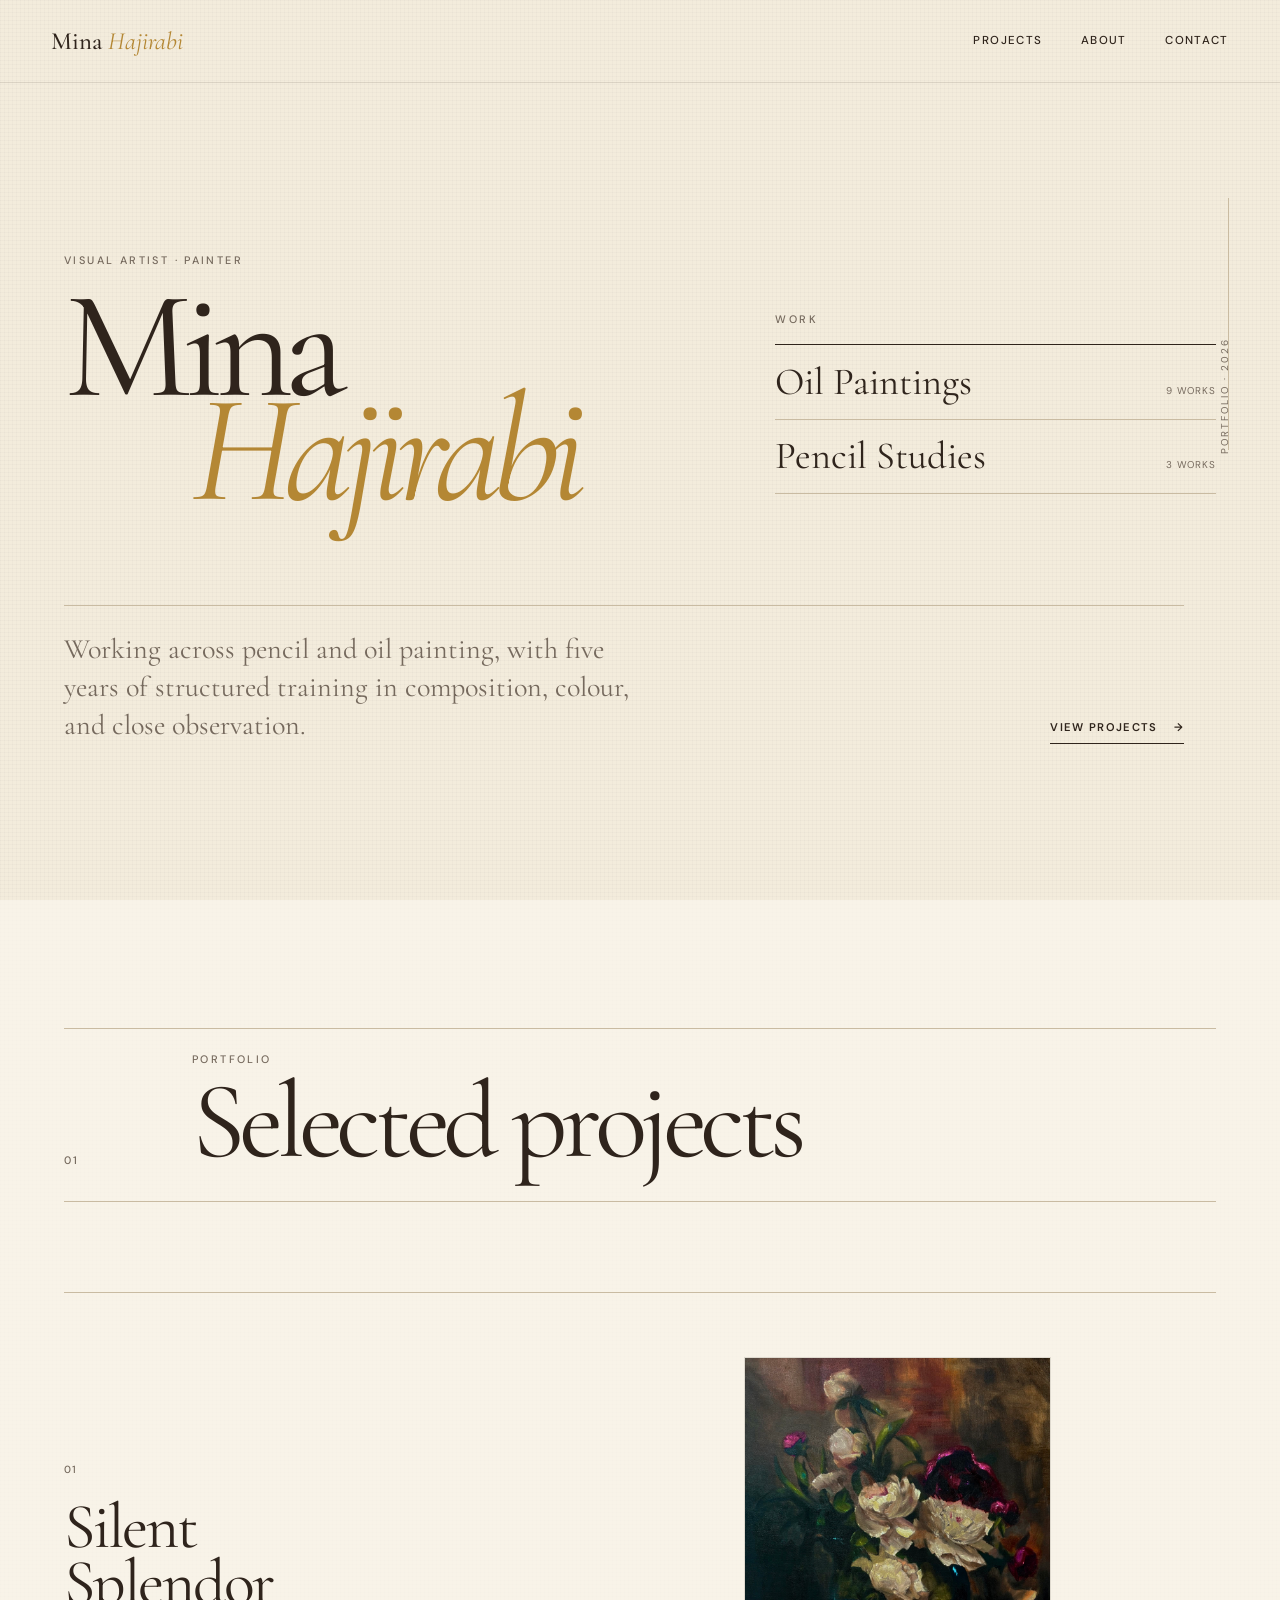
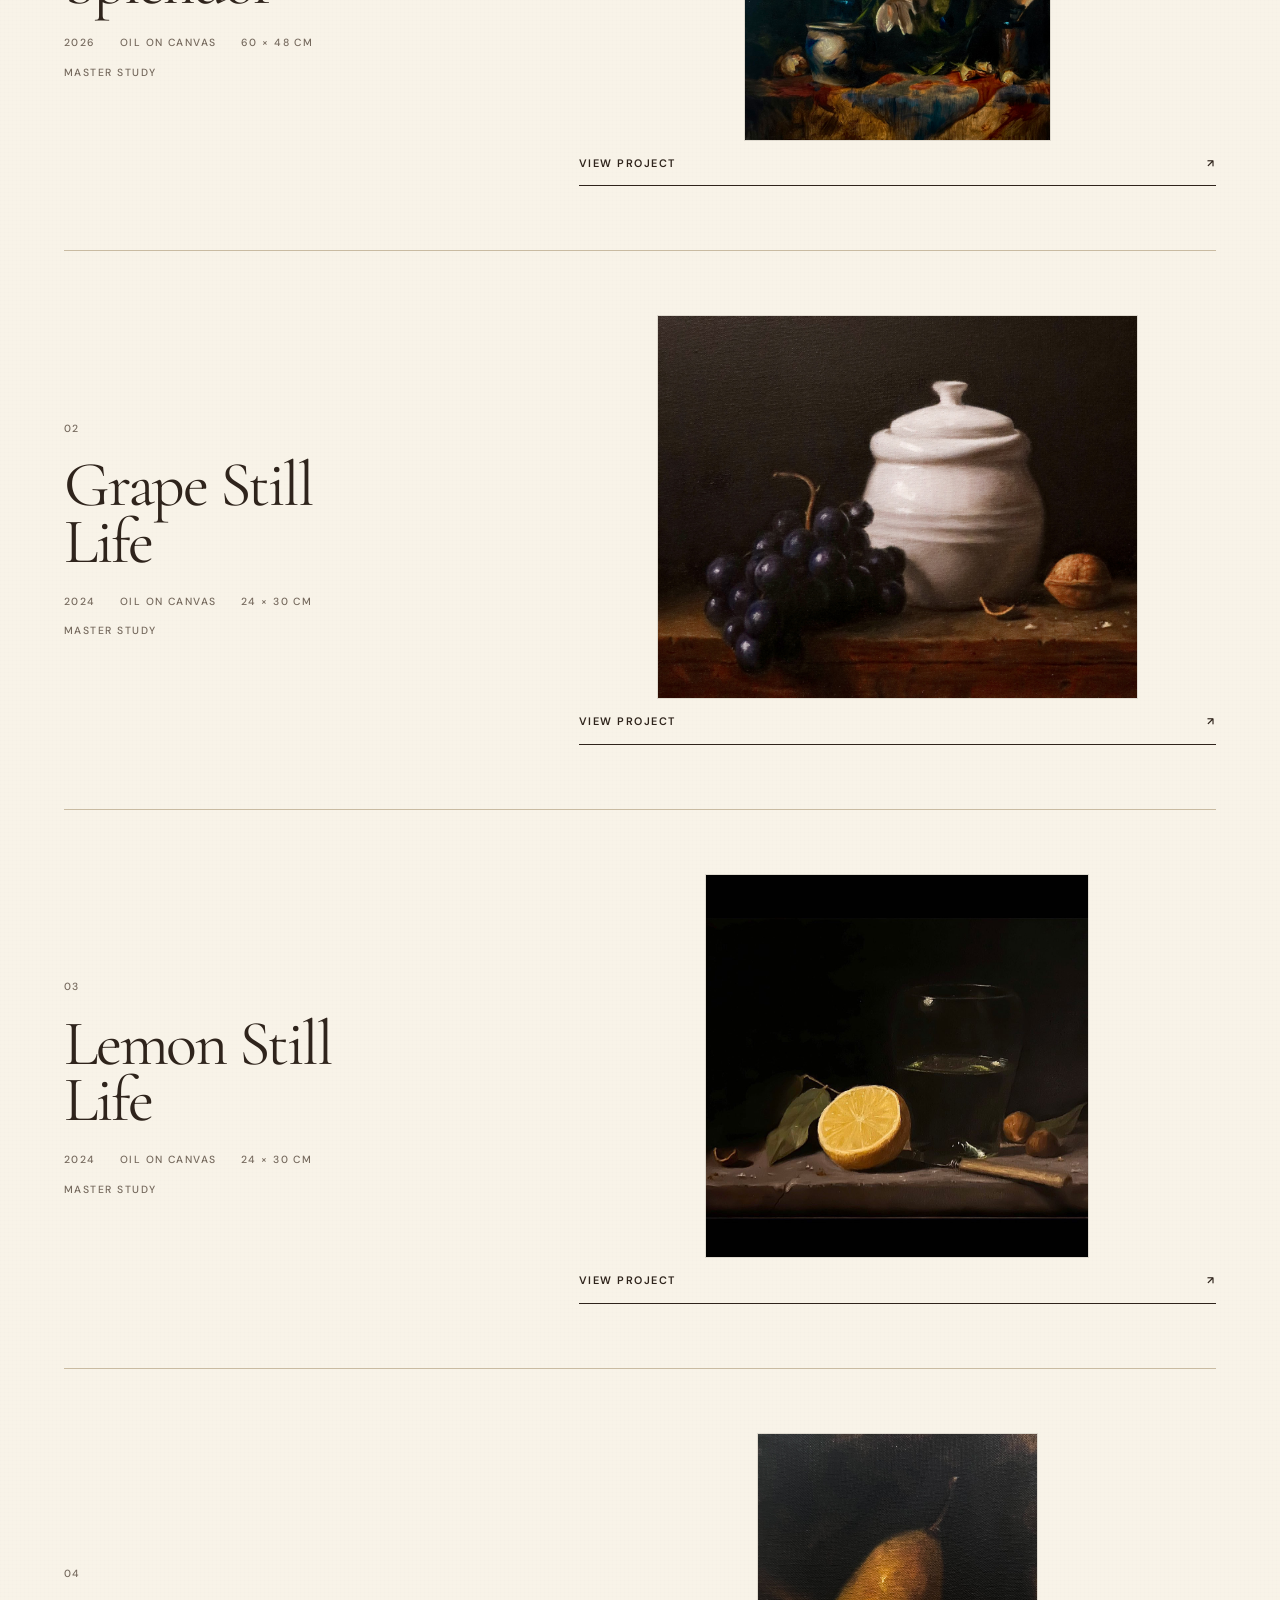
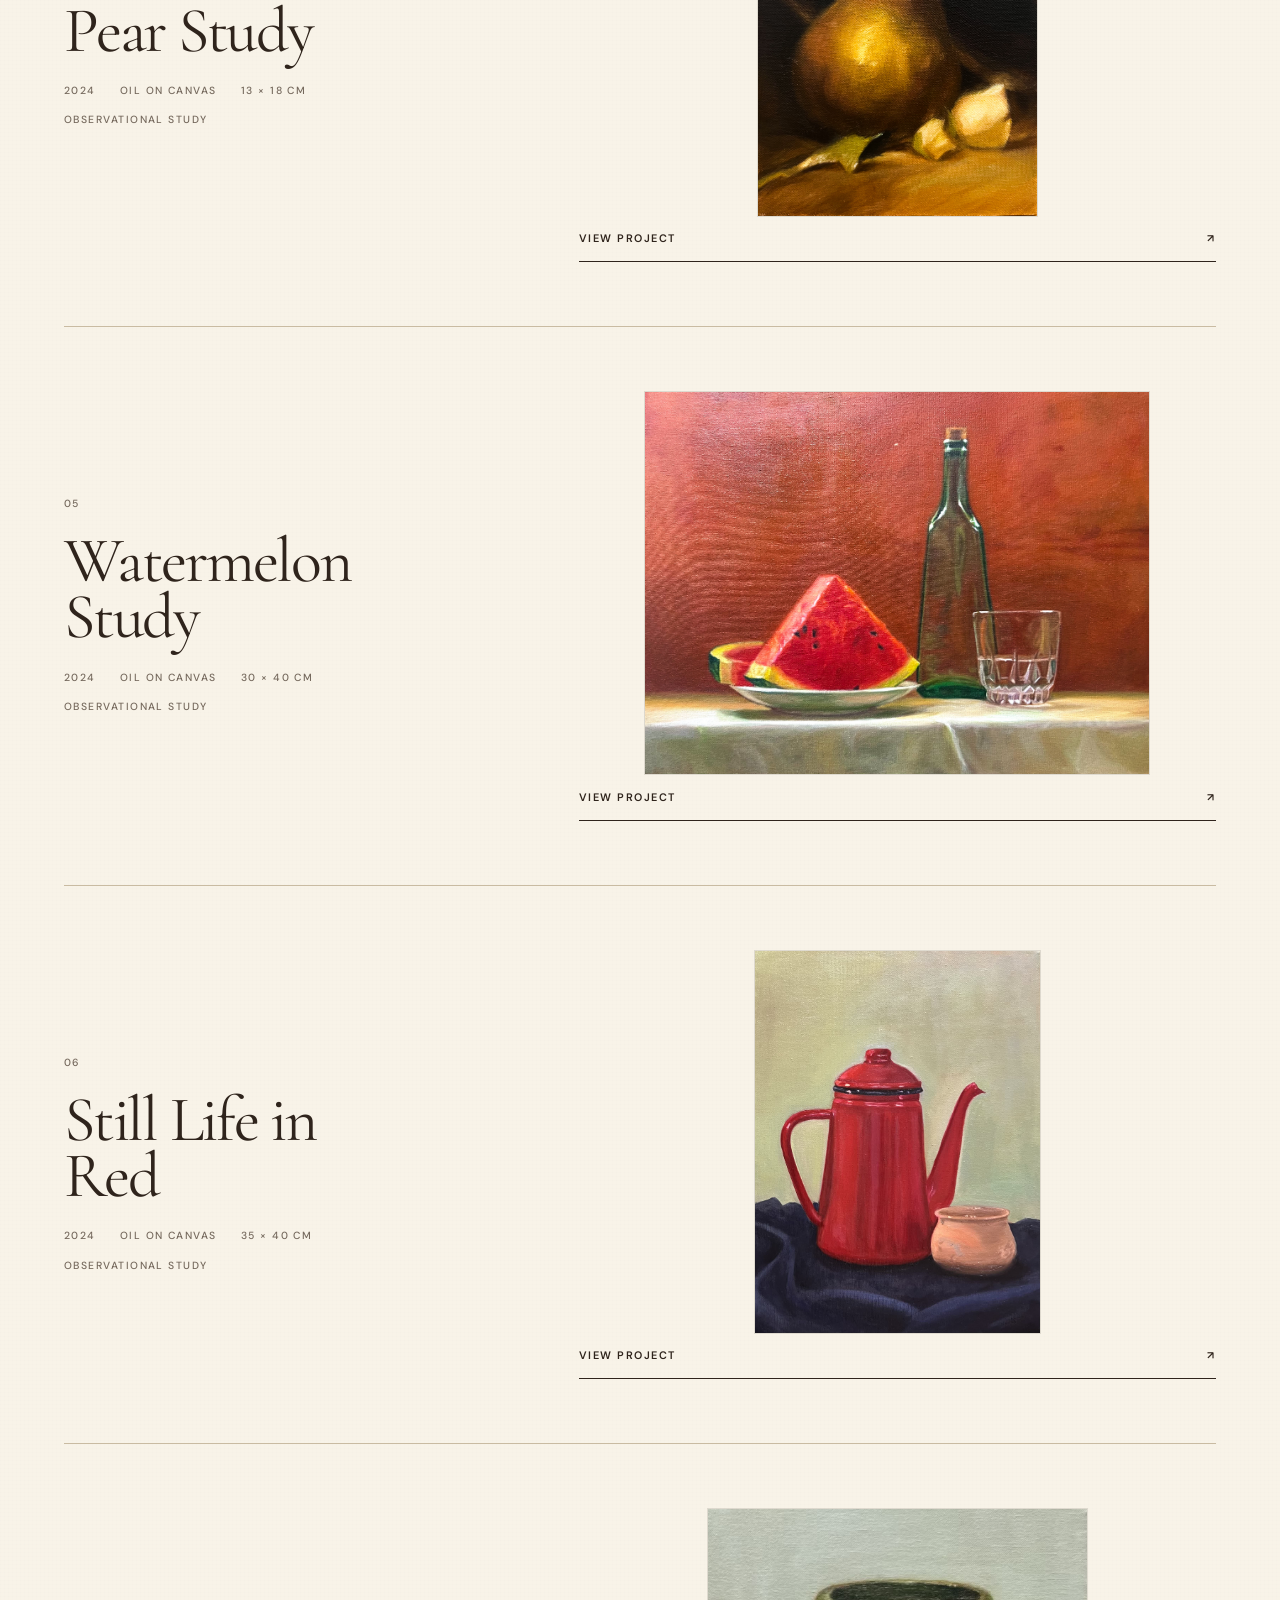
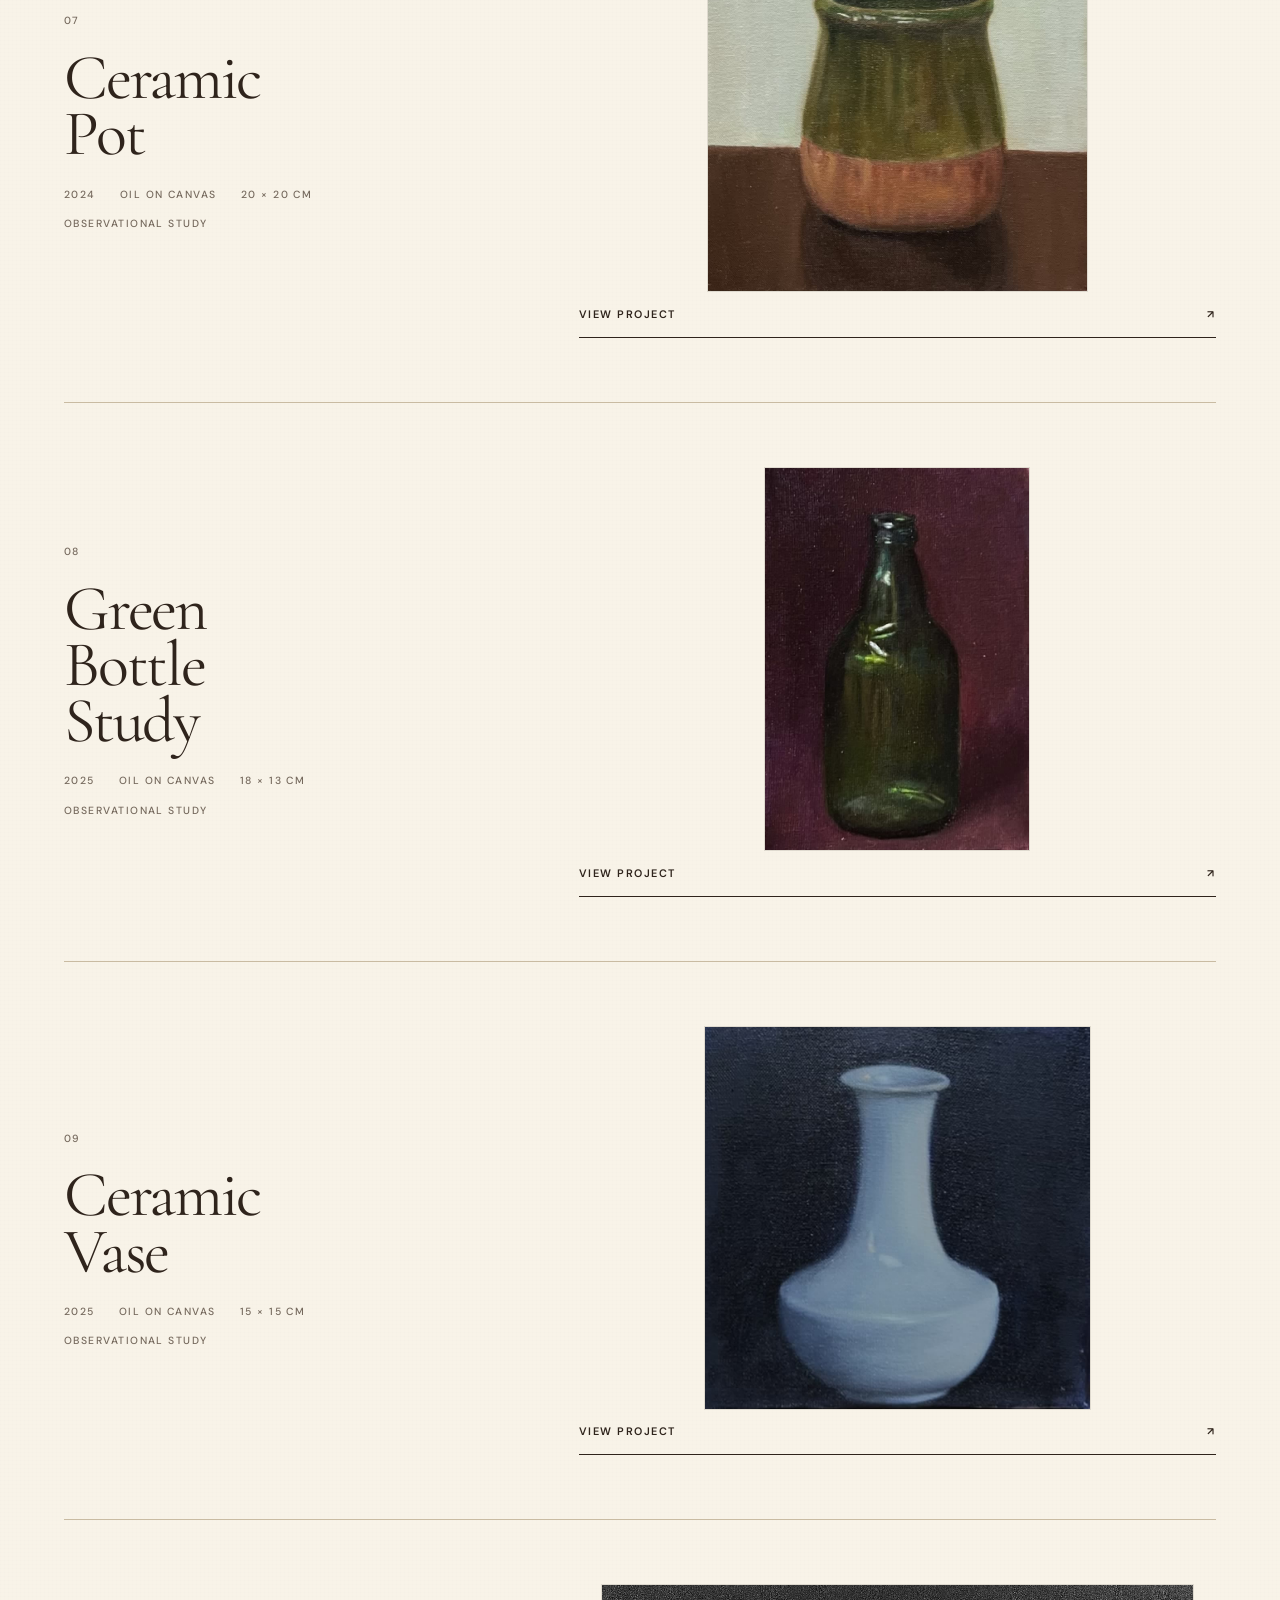
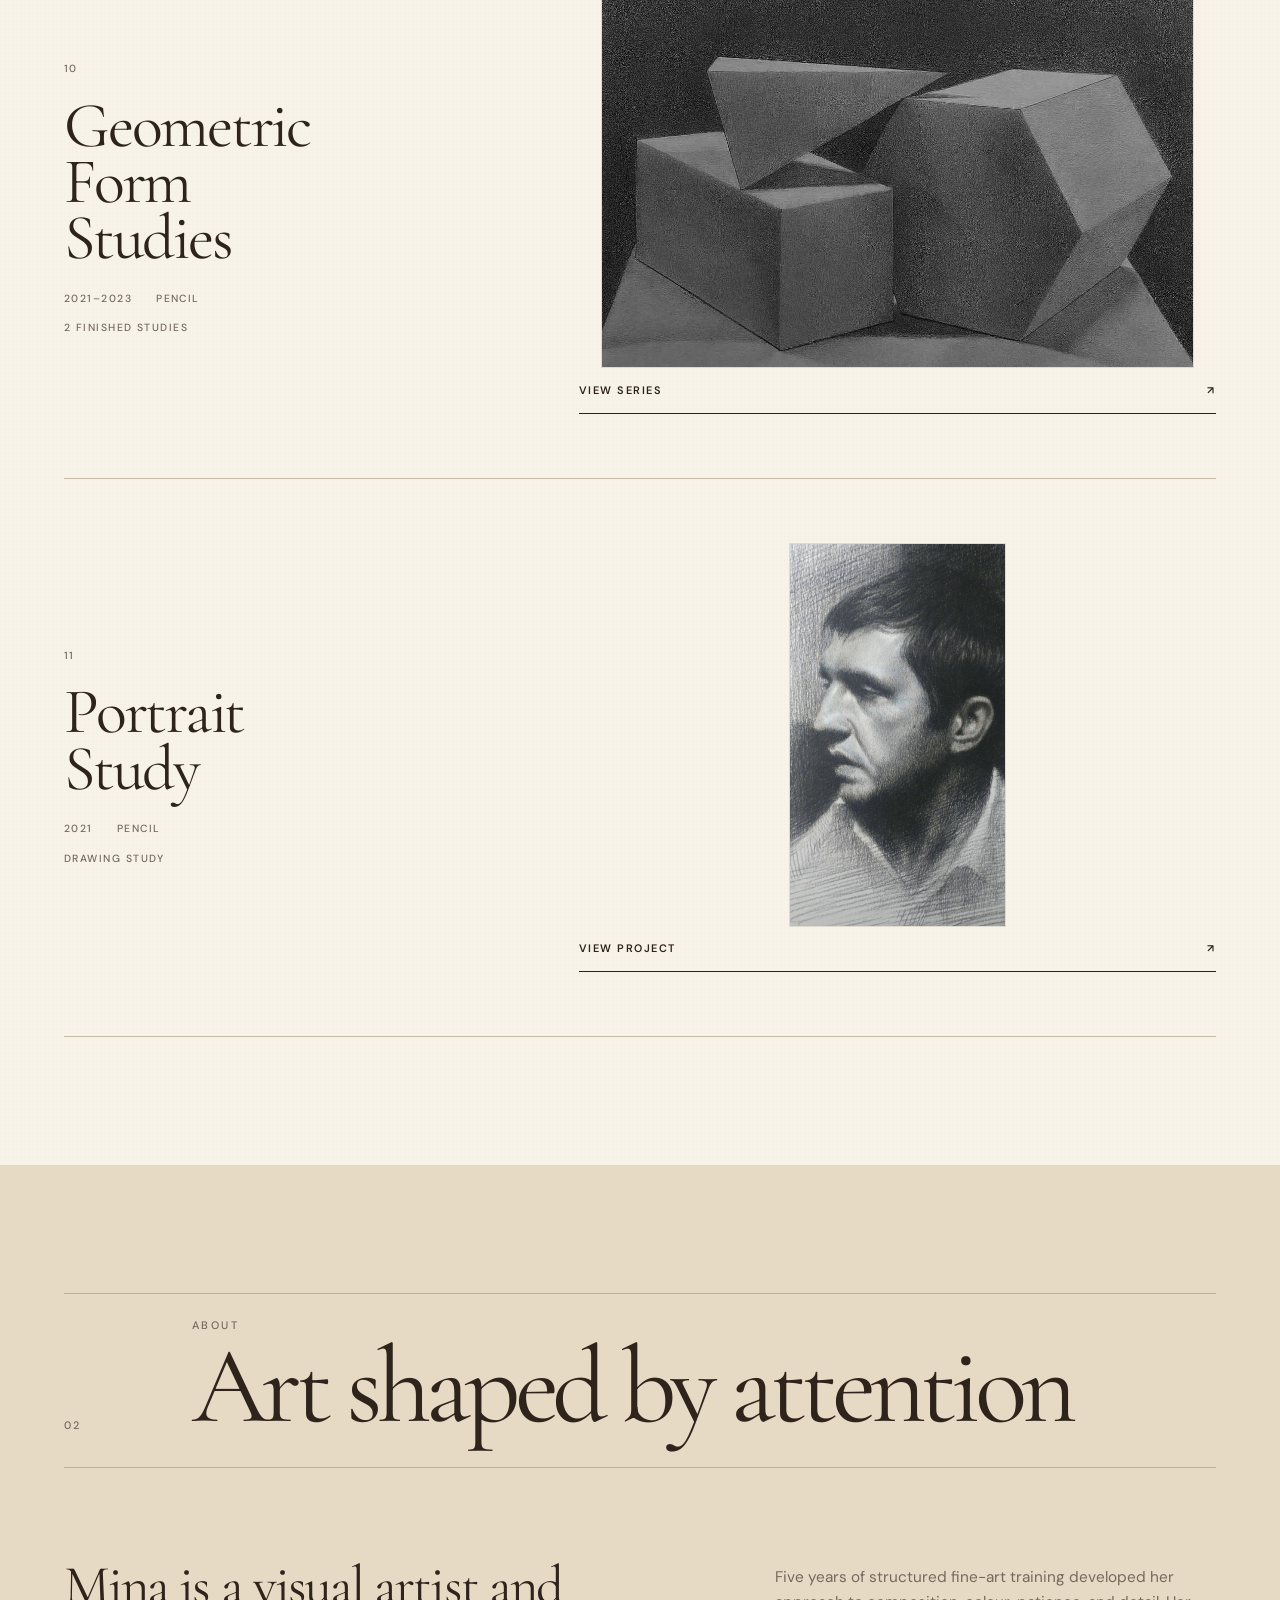
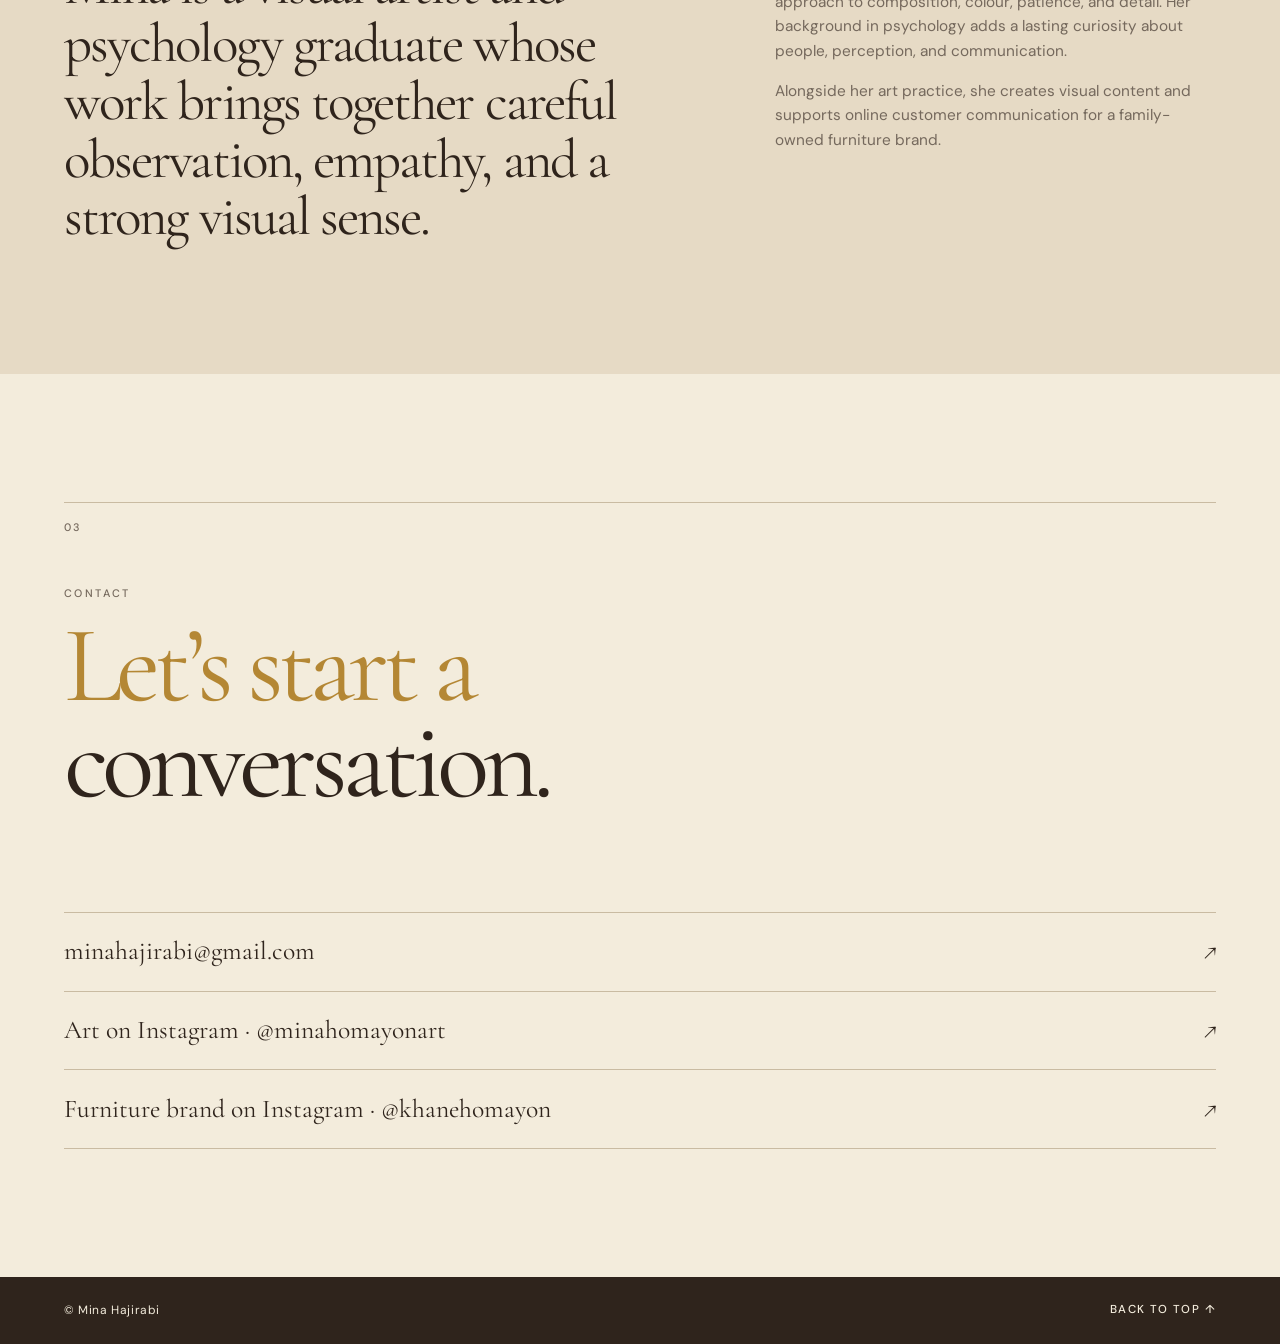
==== commit d5e9eb4e: "updated the instagram page" ====
--- a/index.html
+++ b/index.html
@@ -268,7 +268,7 @@
             <div class="contact-links">
                 <a href="mailto:minahajirabi@gmail.com">minahajirabi@gmail.com <span aria-hidden="true">↗</span></a>
                 <a href="https://www.instagram.com/minahomayonart" rel="noreferrer">Art on Instagram · @minahomayonart <span aria-hidden="true">↗</span></a>
-                <a href="https://www.instagram.com/khanehomayon" rel="noreferrer">Furniture brand on Instagram <span aria-hidden="true">↗</span></a>
+                <a href="https://www.instagram.com/khanehomayon" rel="noreferrer">Furniture brand on Instagram · @khanehomayon <span aria-hidden="true">↗</span></a>
             </div>
         </section>
     </main>
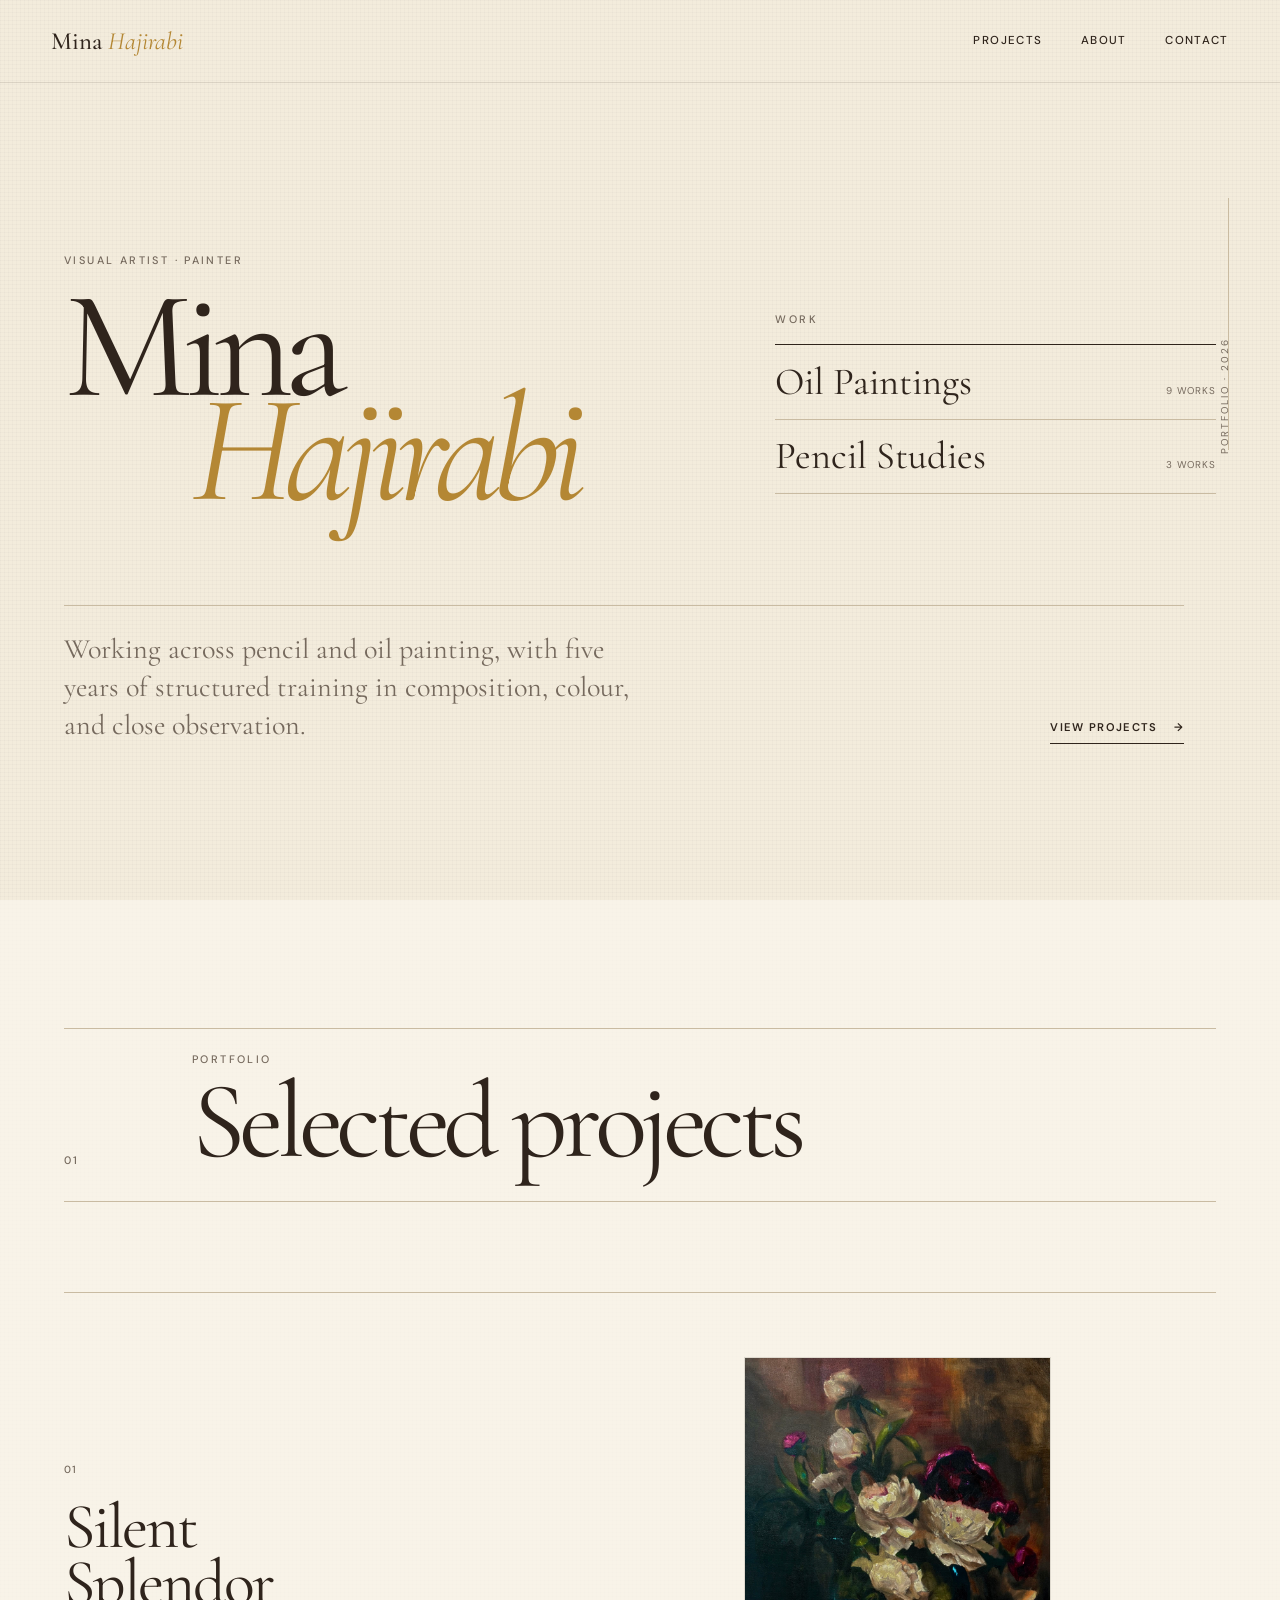
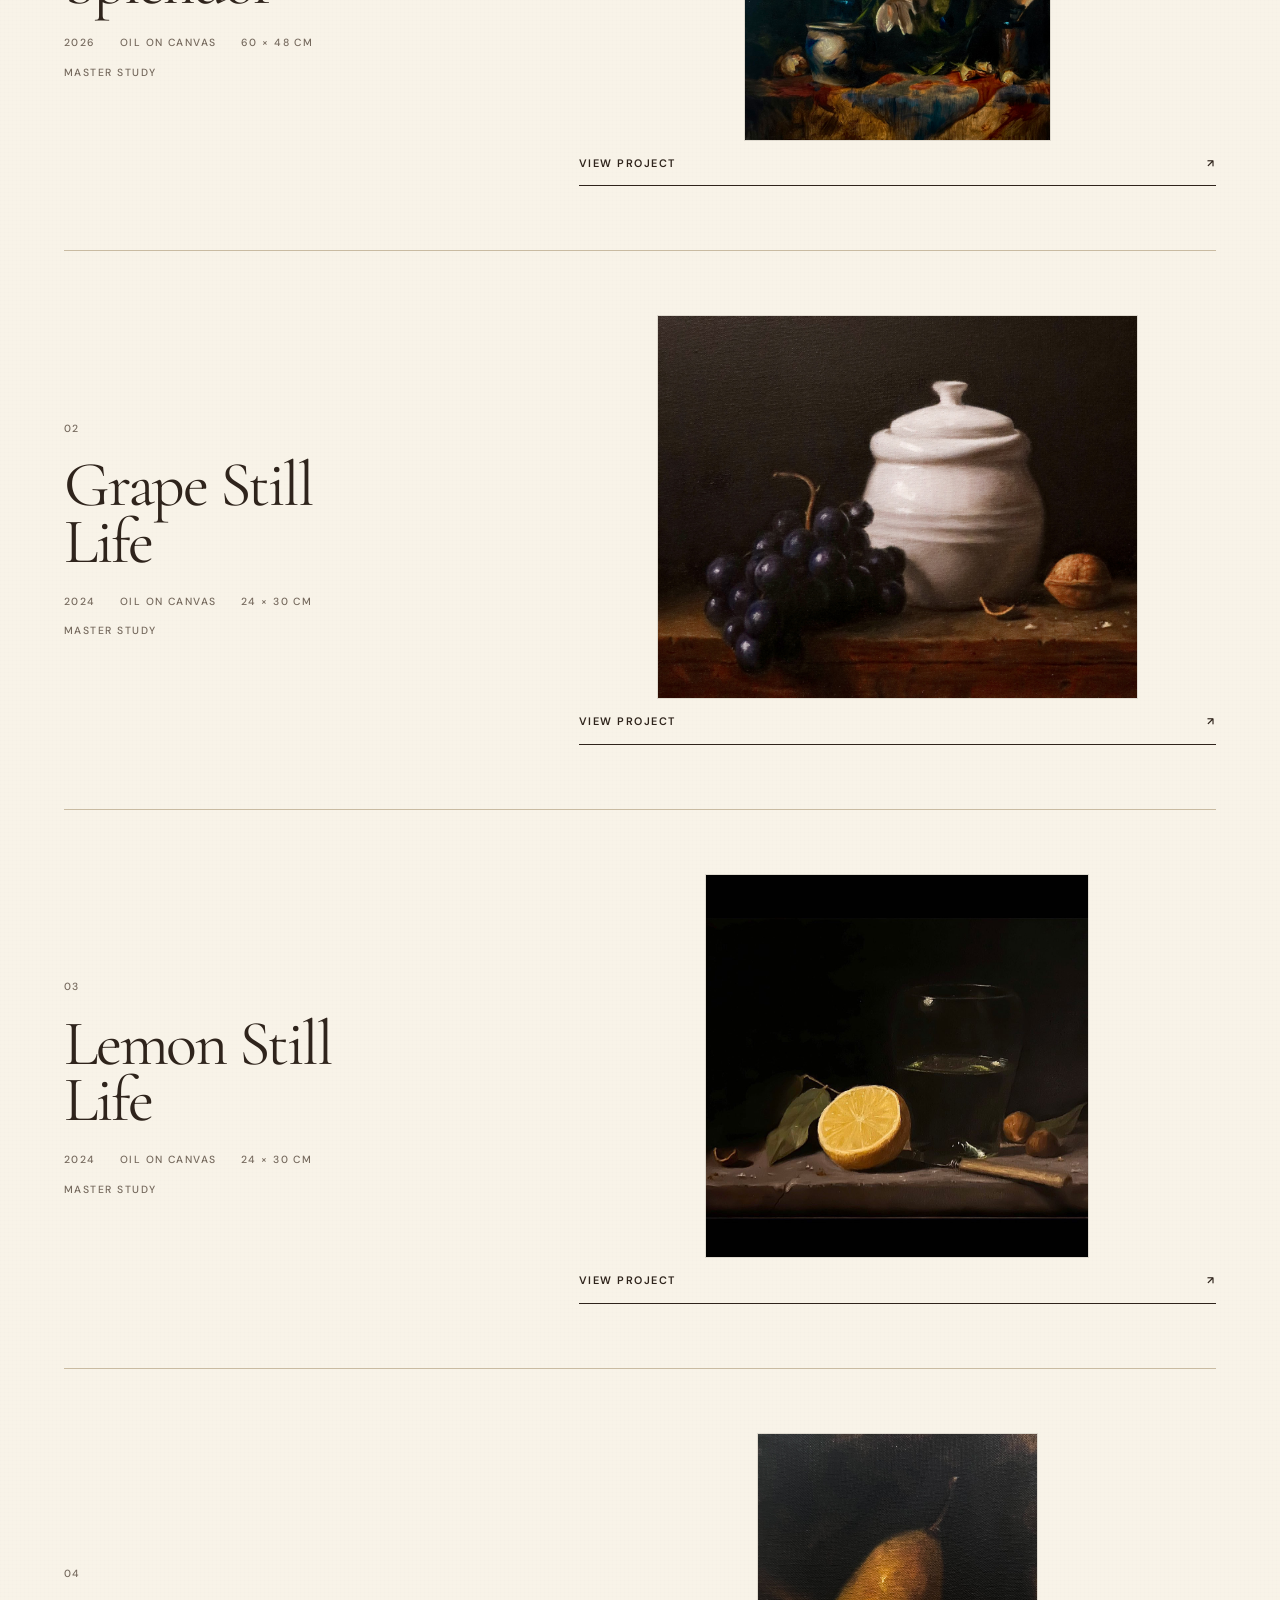
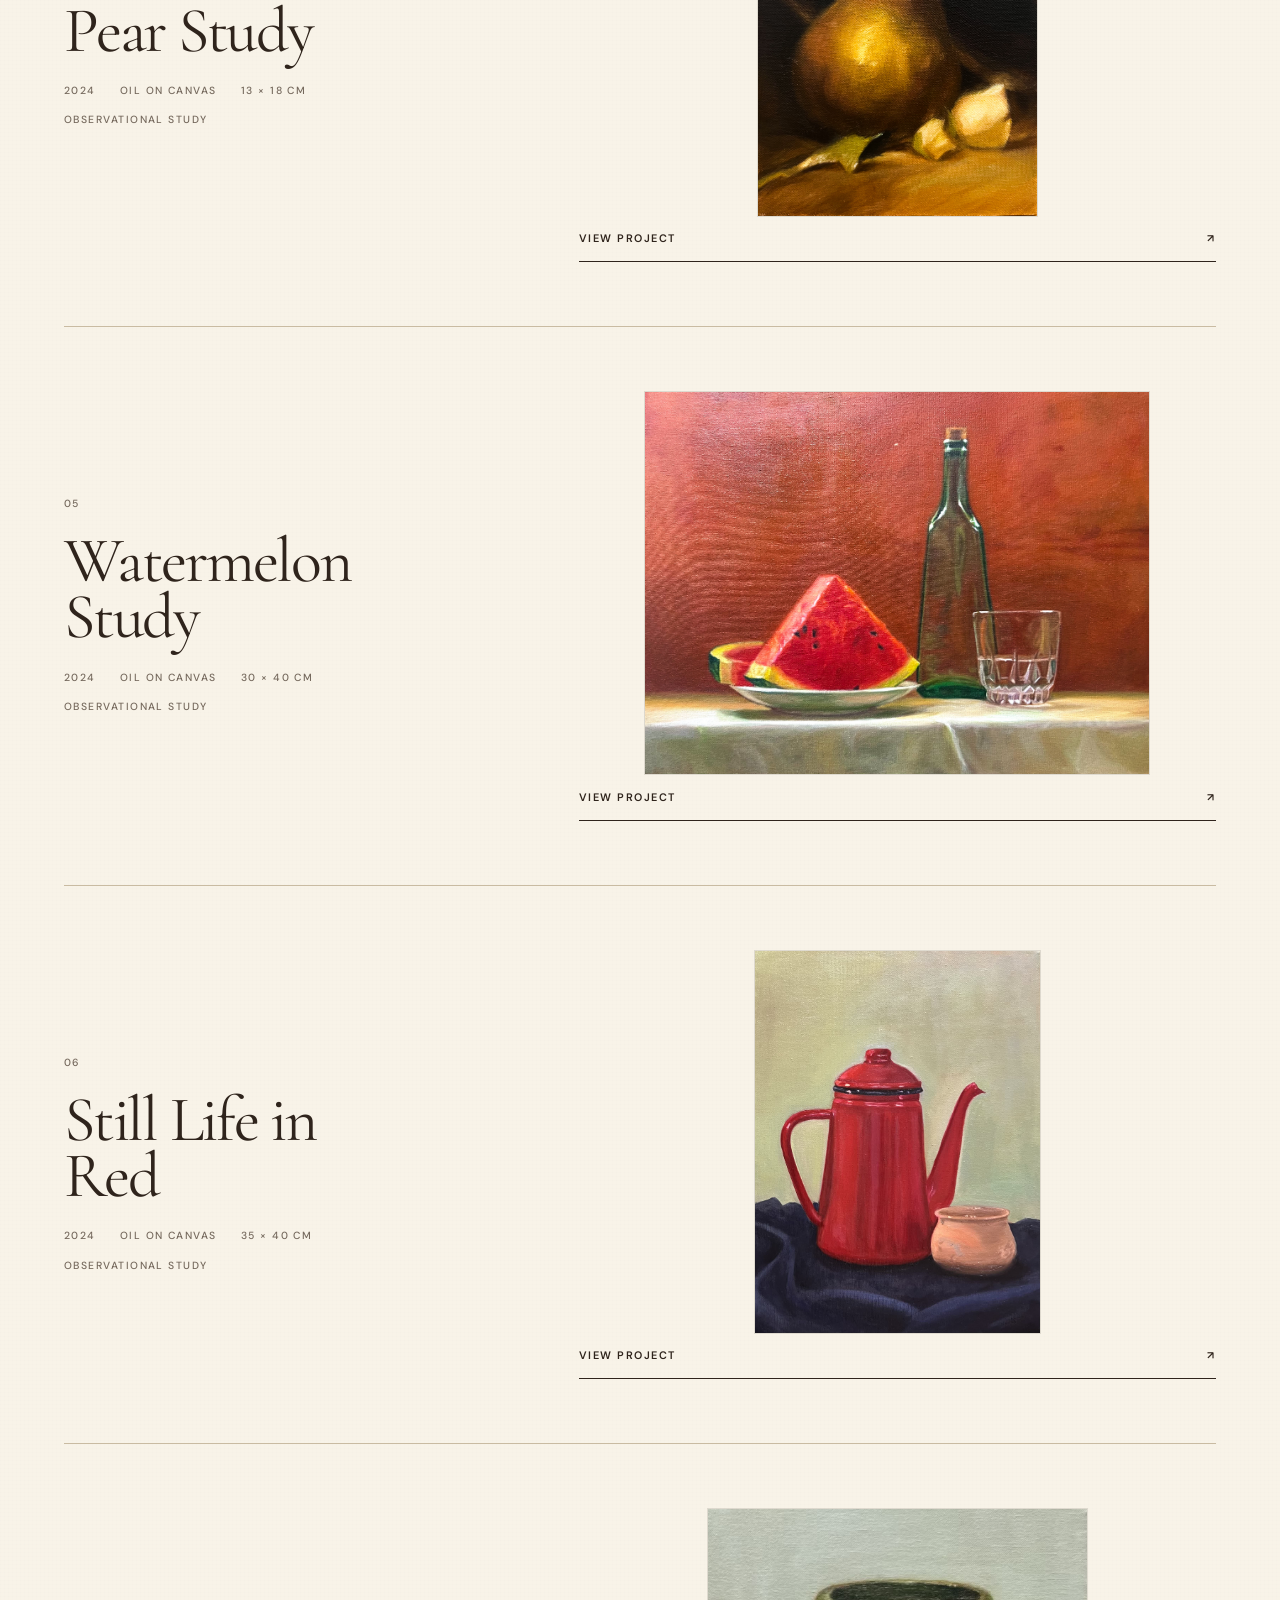
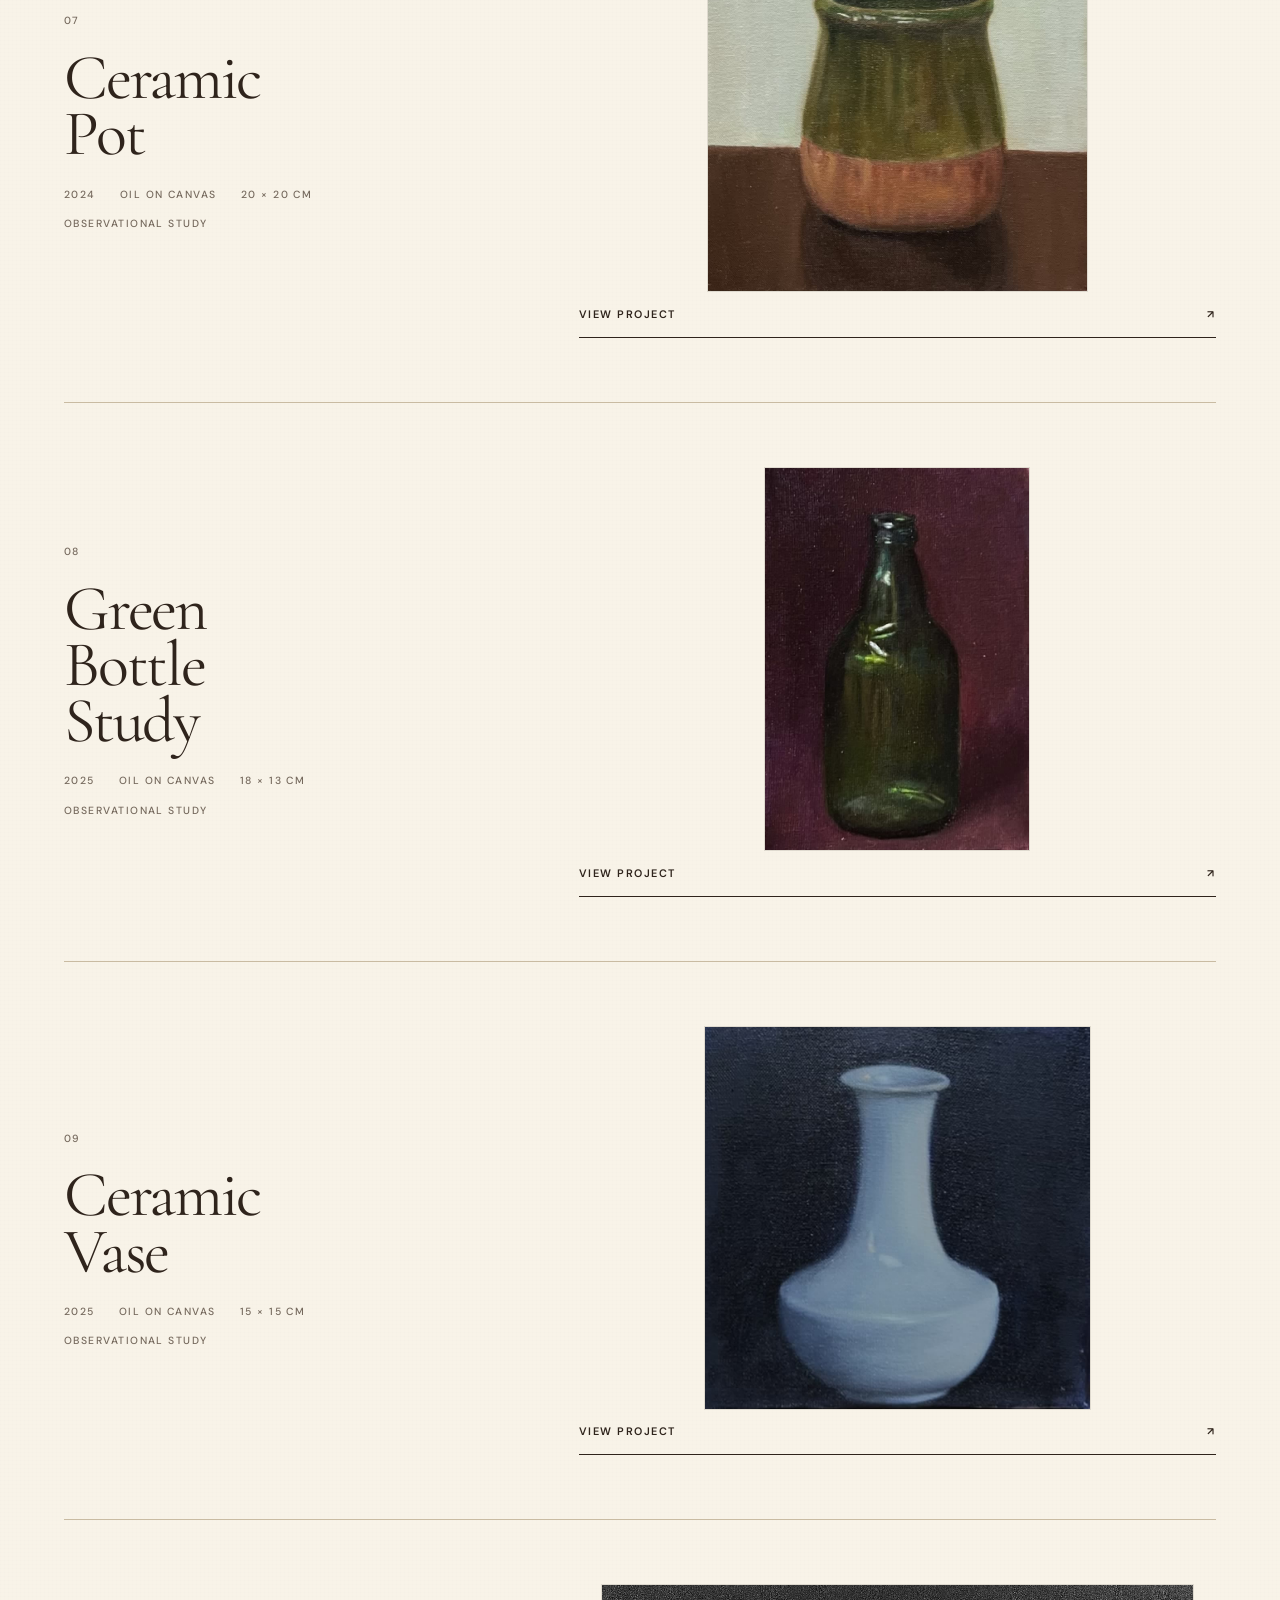
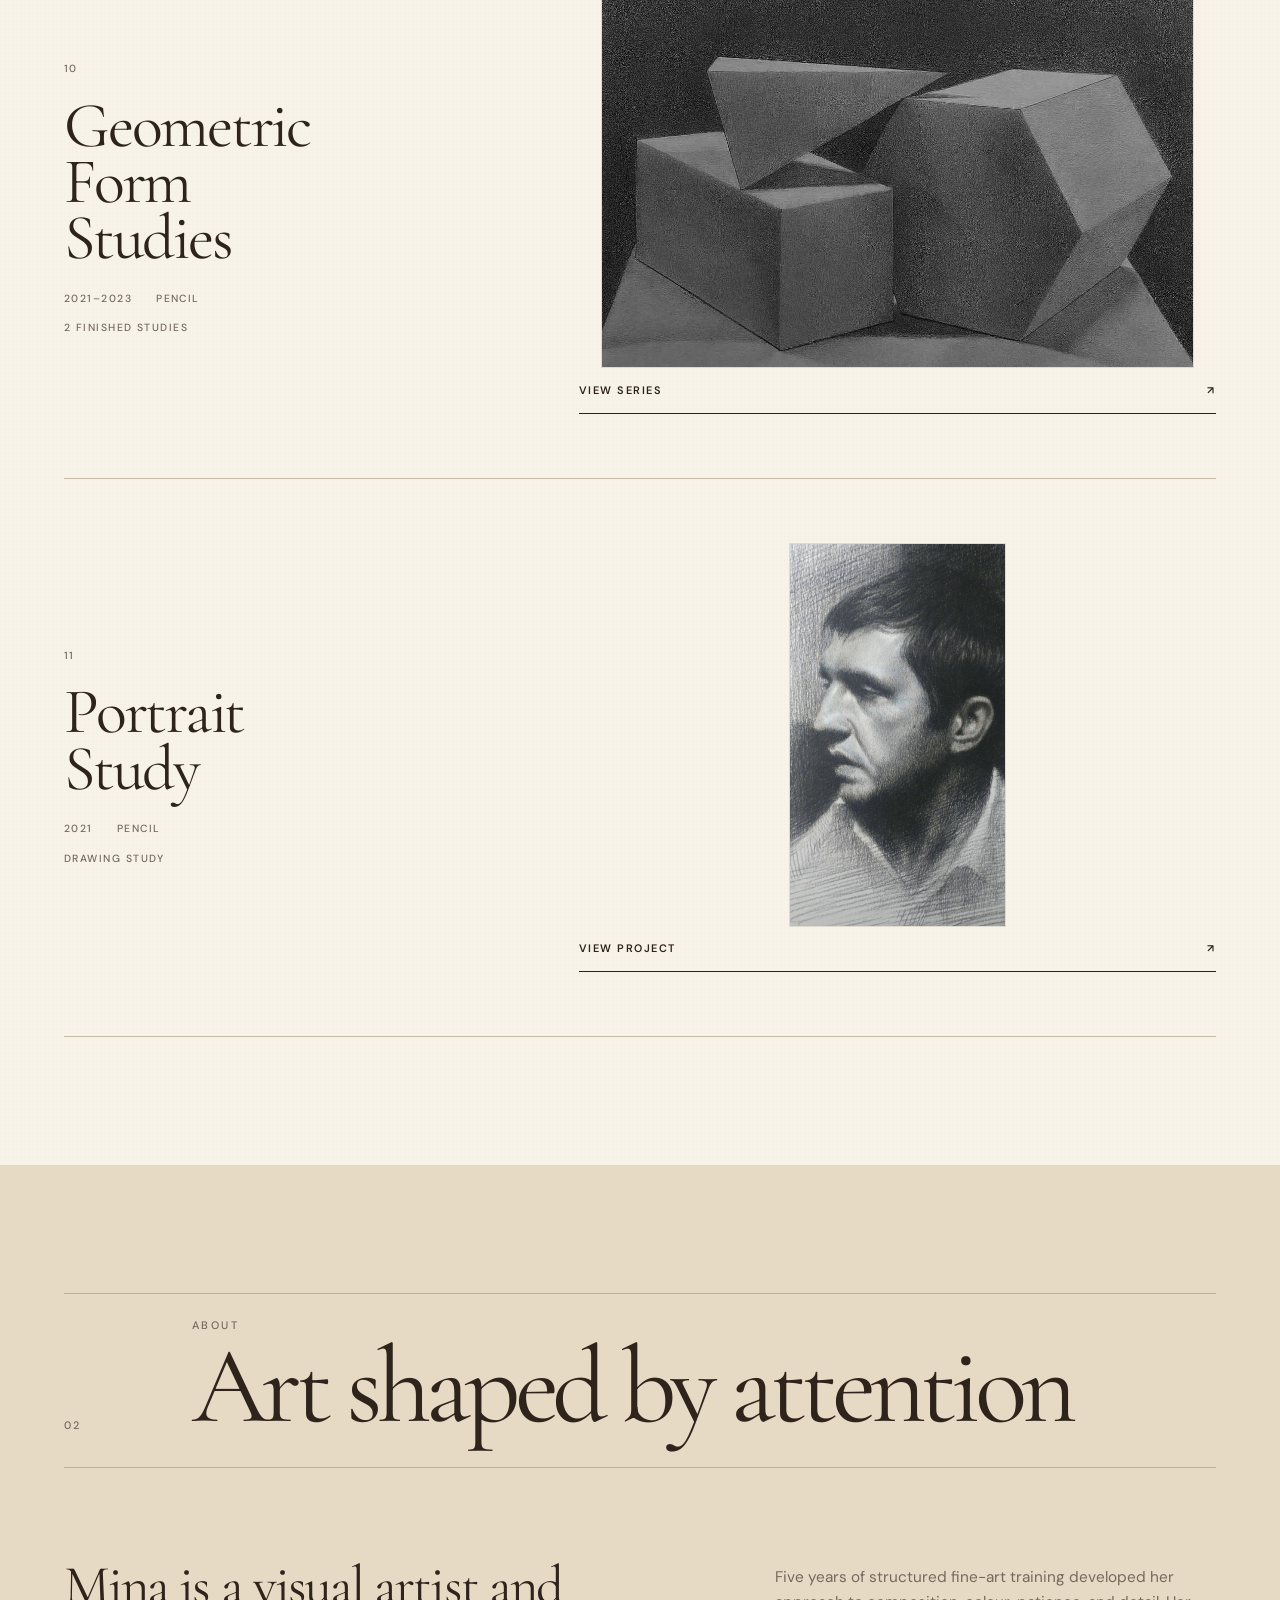
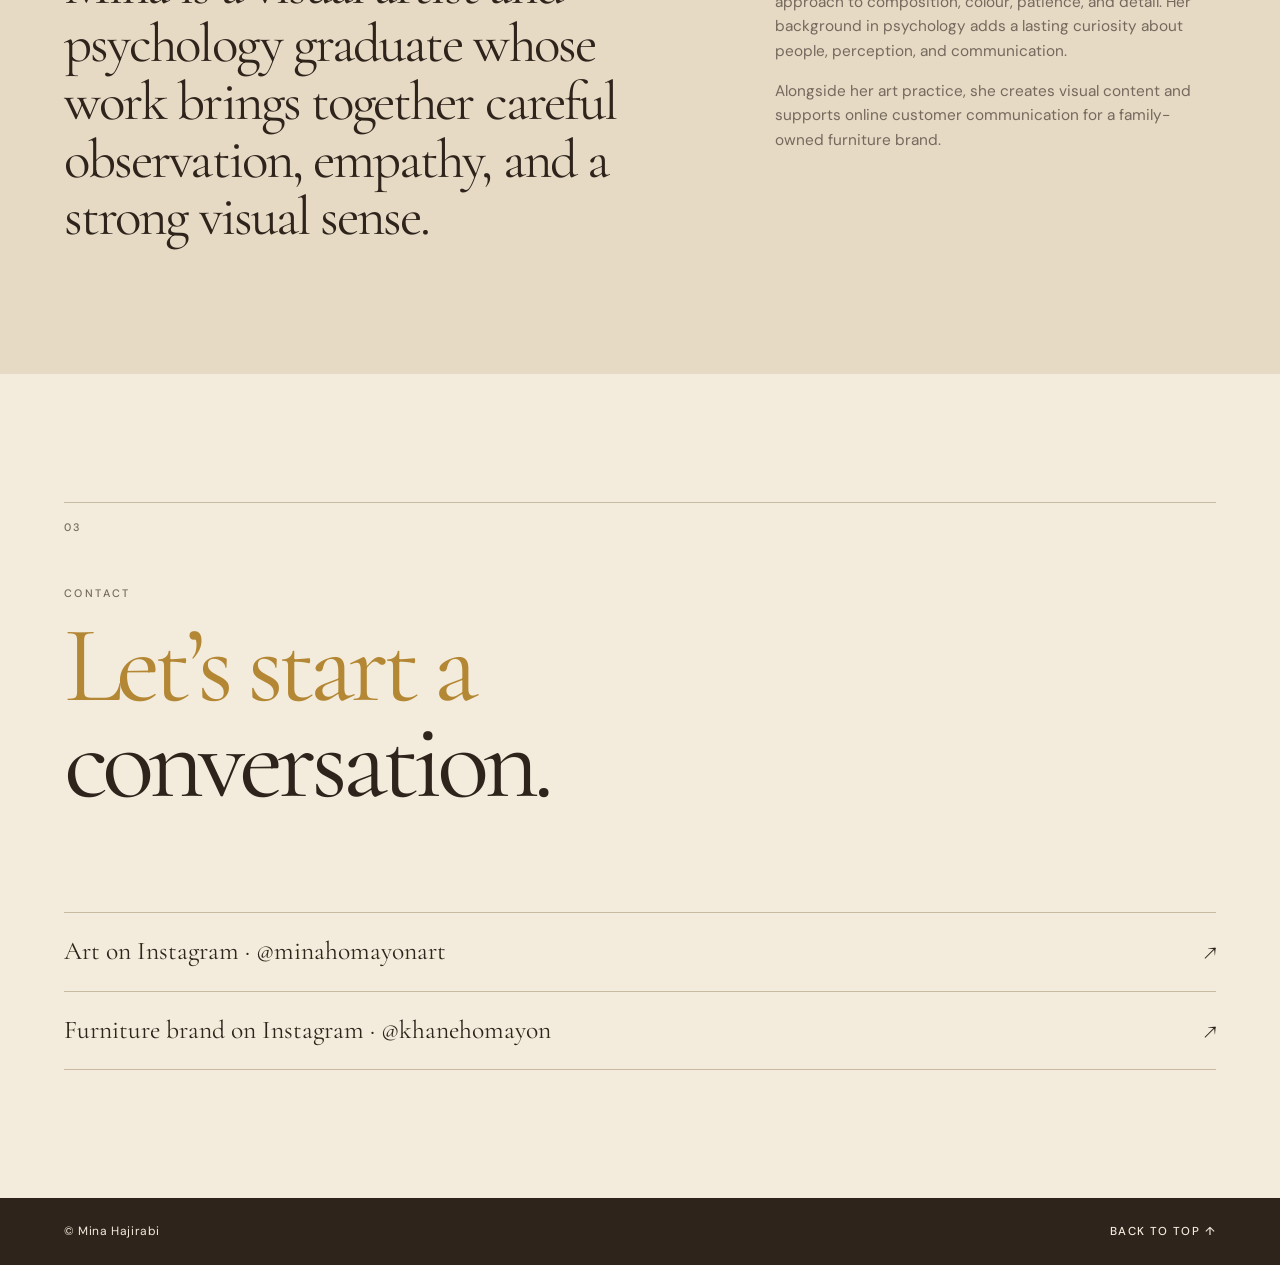
==== commit df02b3be: "Removed emails" ====
--- a/index.html
+++ b/index.html
@@ -266,7 +266,6 @@
             <p class="eyebrow">Contact</p>
             <h2 id="contact-title">Let’s start a<br>conversation.</h2>
             <div class="contact-links">
-                <a href="mailto:minahajirabi@gmail.com">minahajirabi@gmail.com <span aria-hidden="true">↗</span></a>
                 <a href="https://www.instagram.com/minahomayonart" rel="noreferrer">Art on Instagram · @minahomayonart <span aria-hidden="true">↗</span></a>
                 <a href="https://www.instagram.com/khanehomayon" rel="noreferrer">Furniture brand on Instagram · @khanehomayon <span aria-hidden="true">↗</span></a>
             </div>
